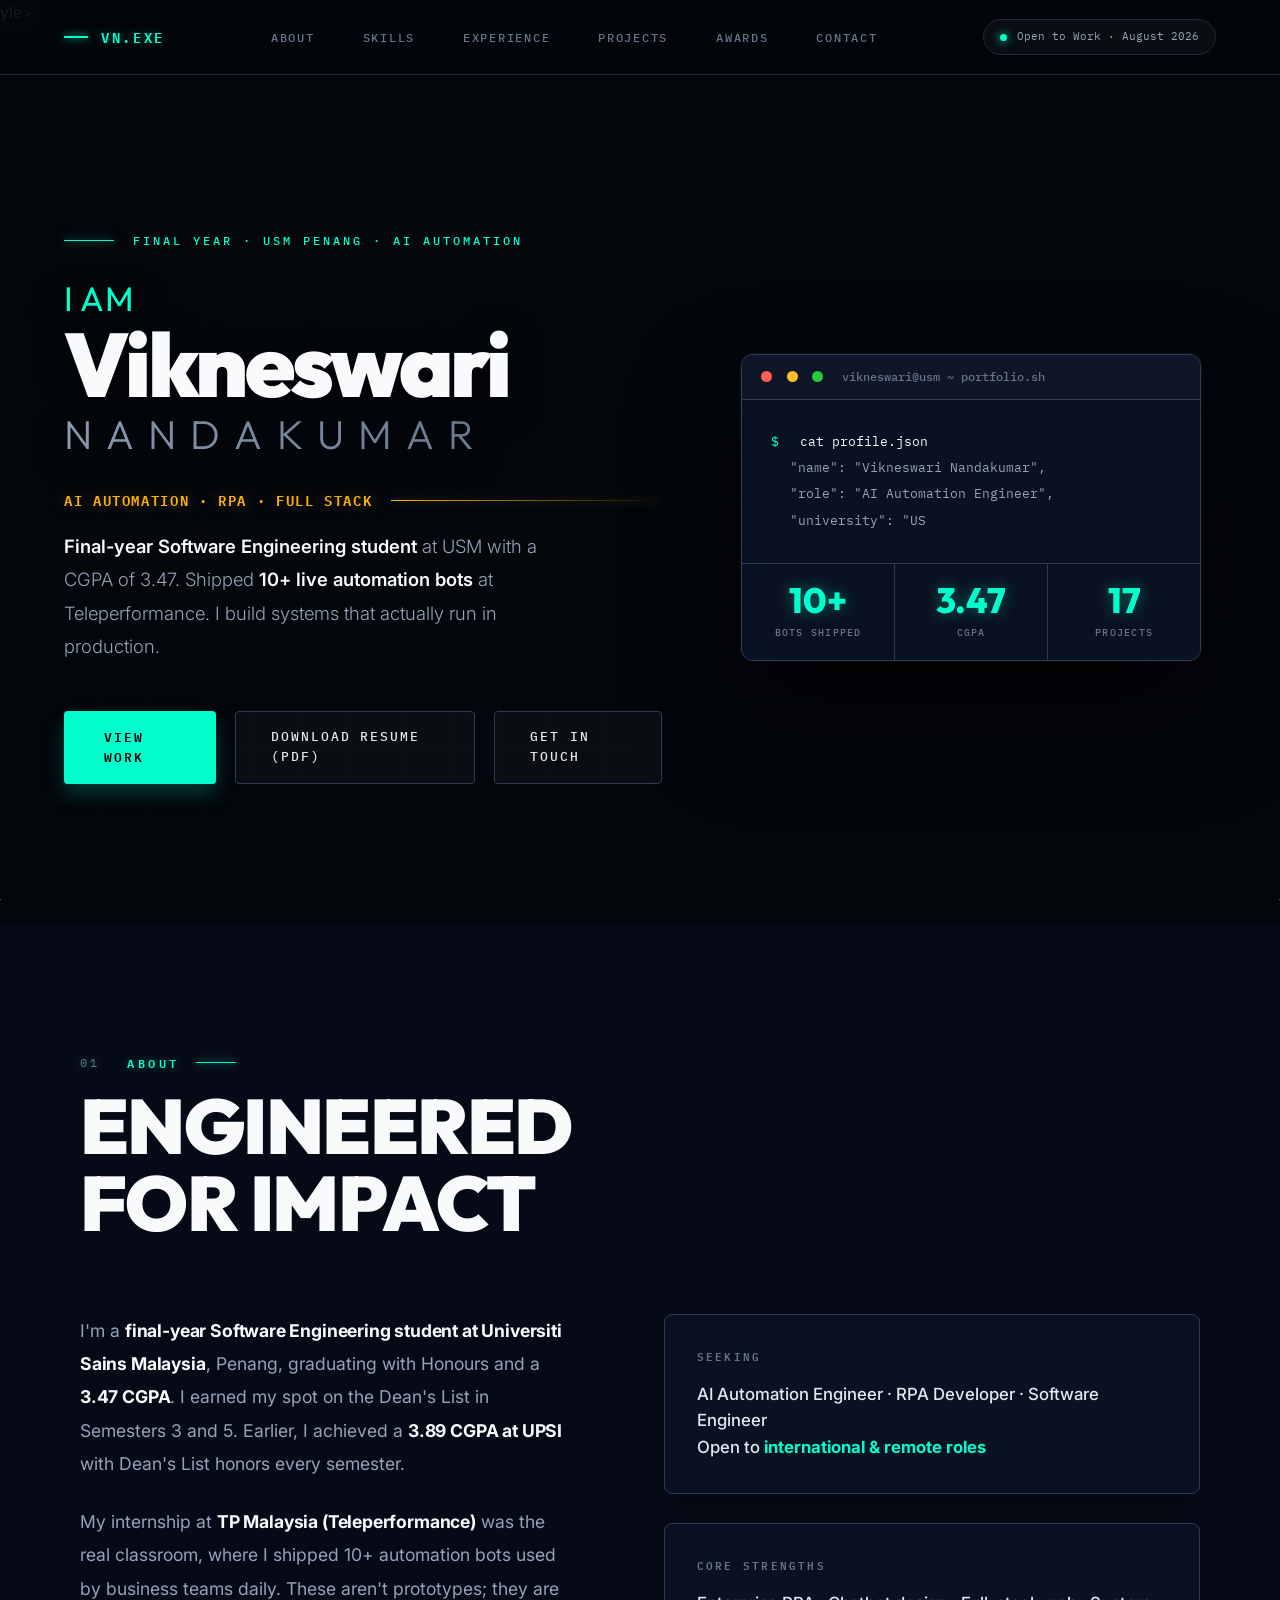
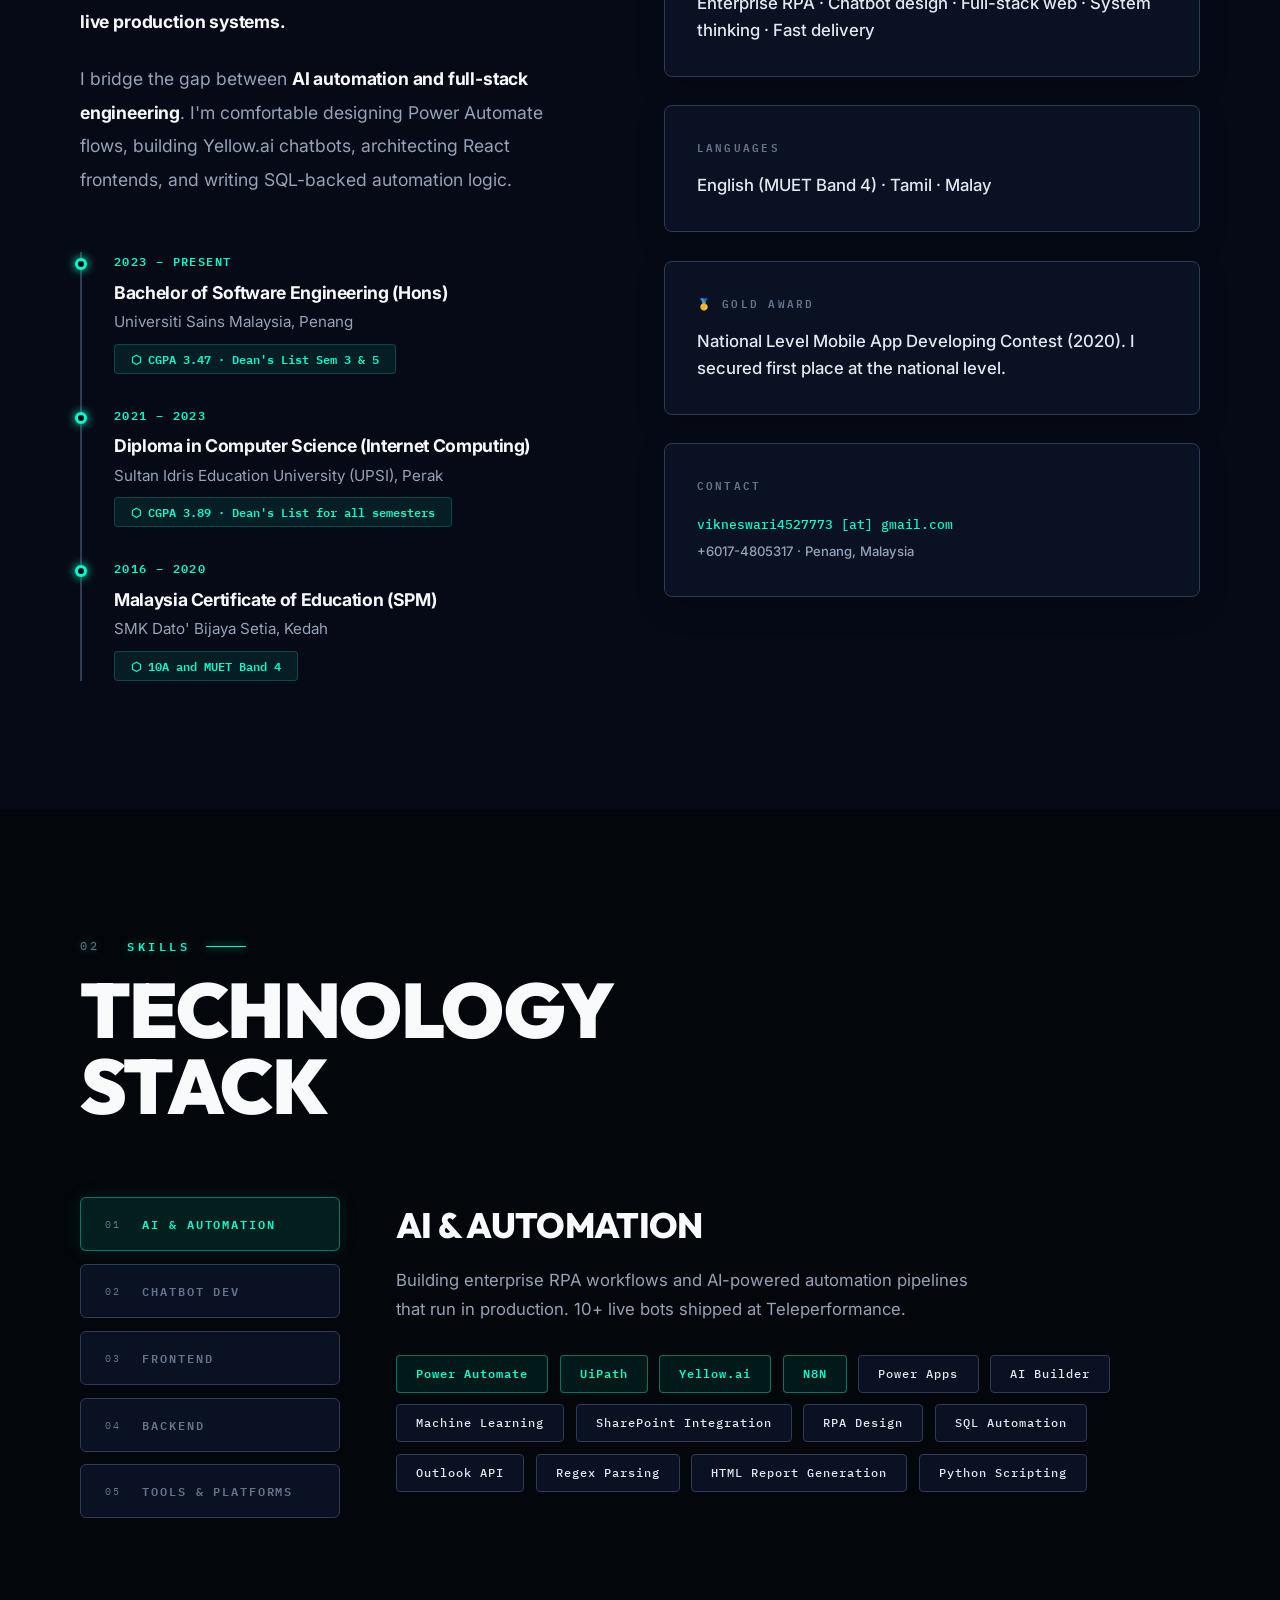
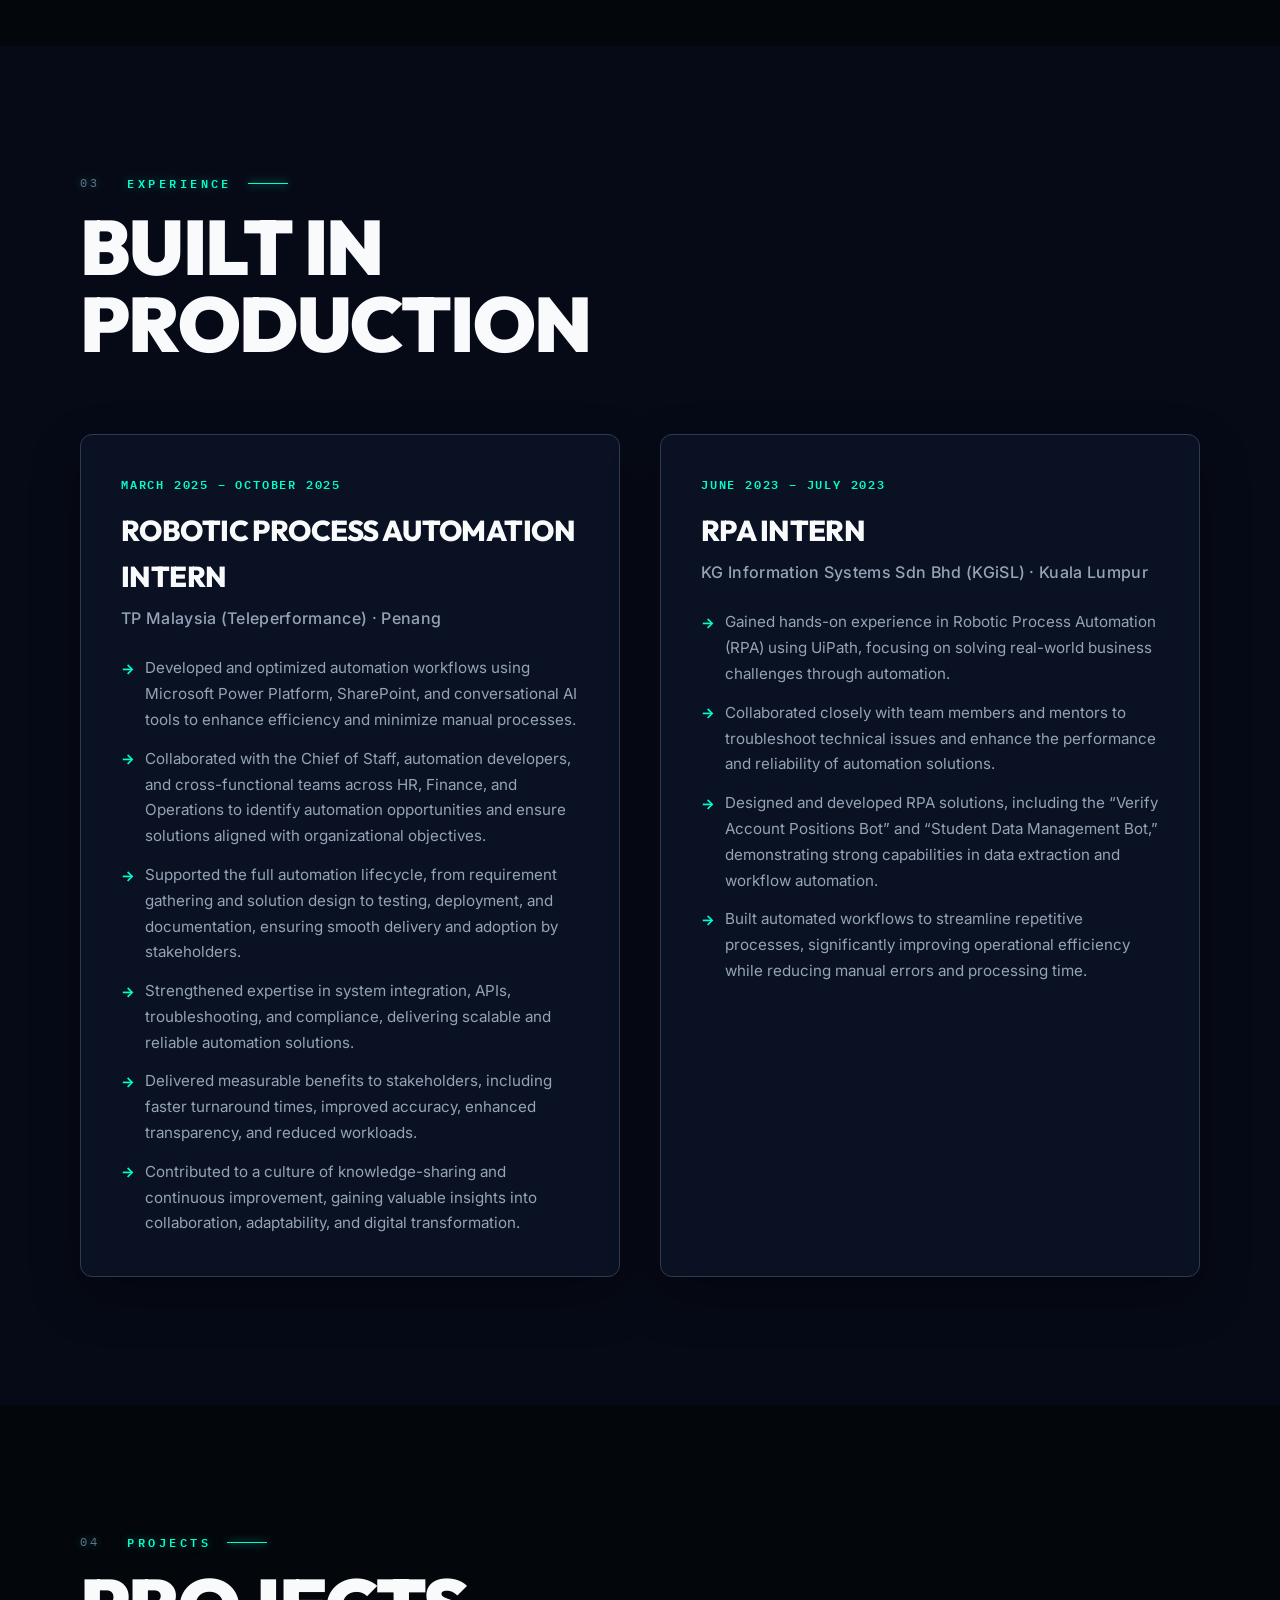
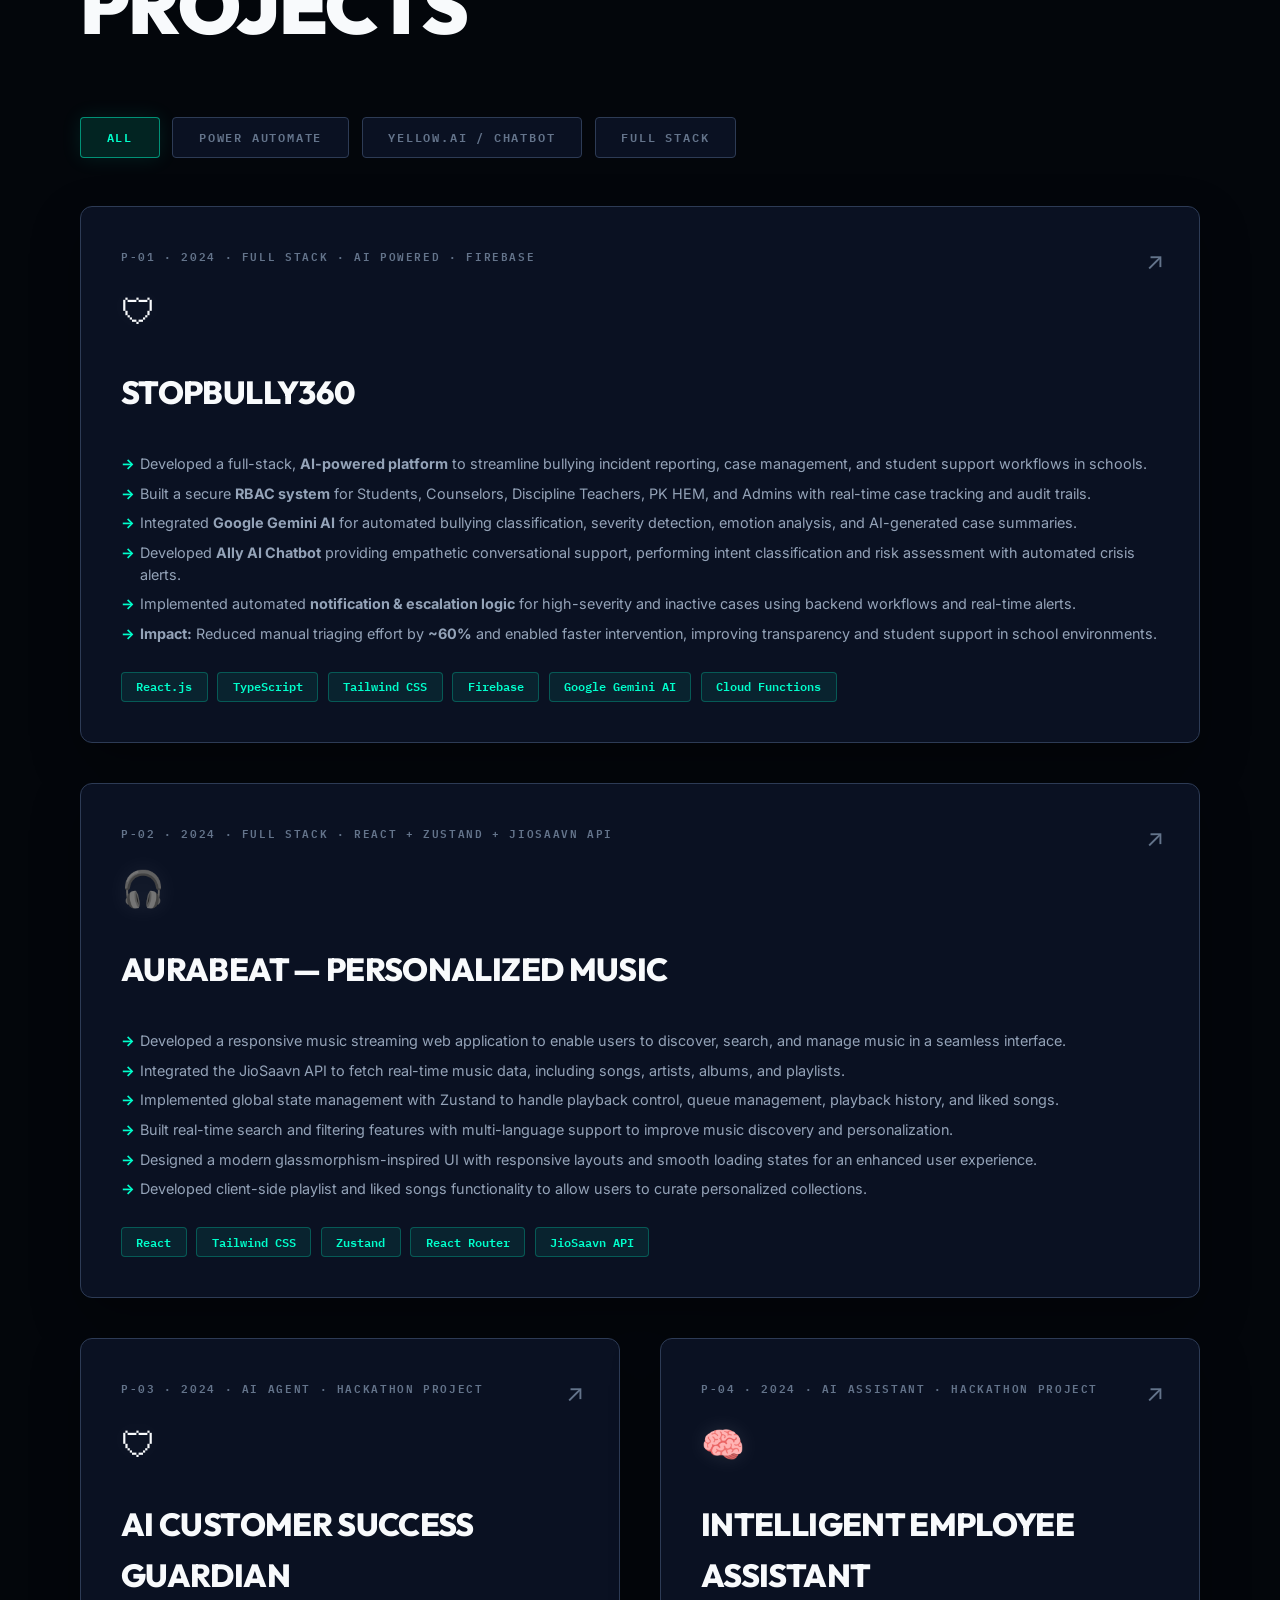
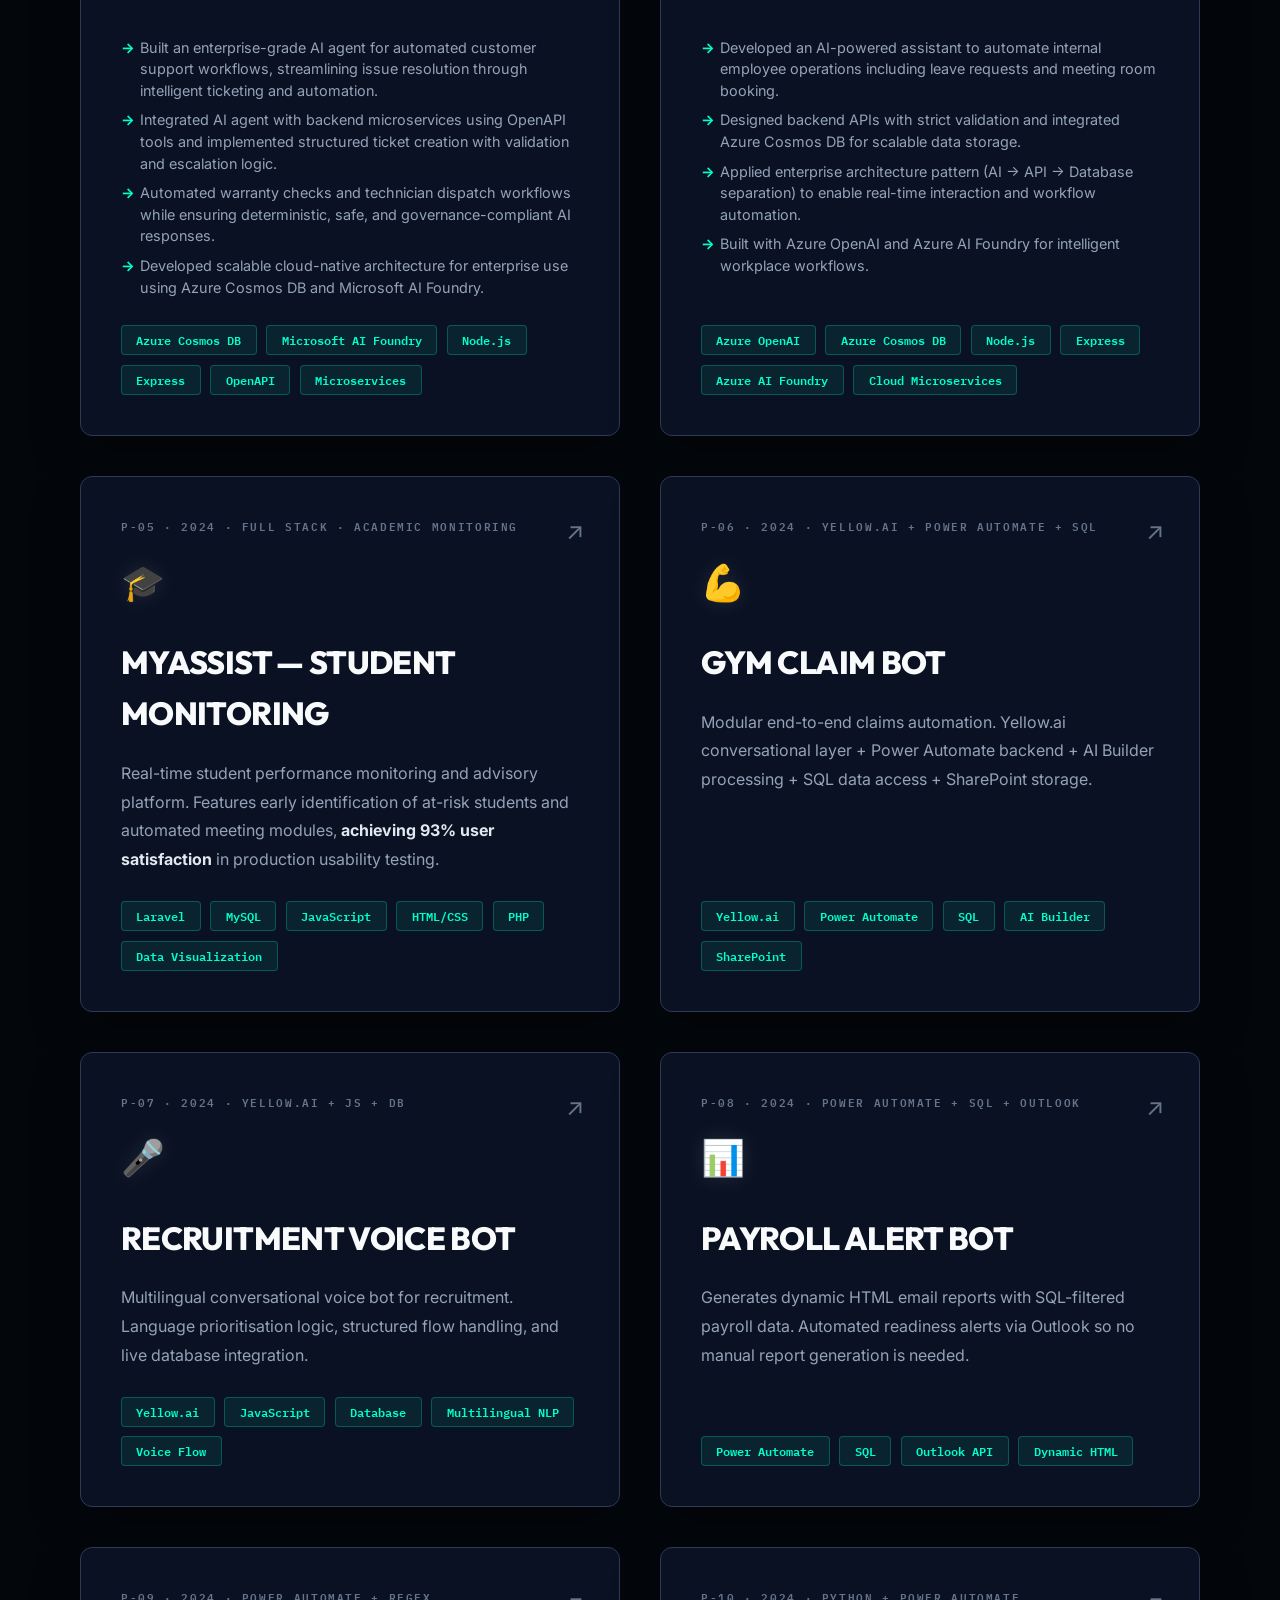
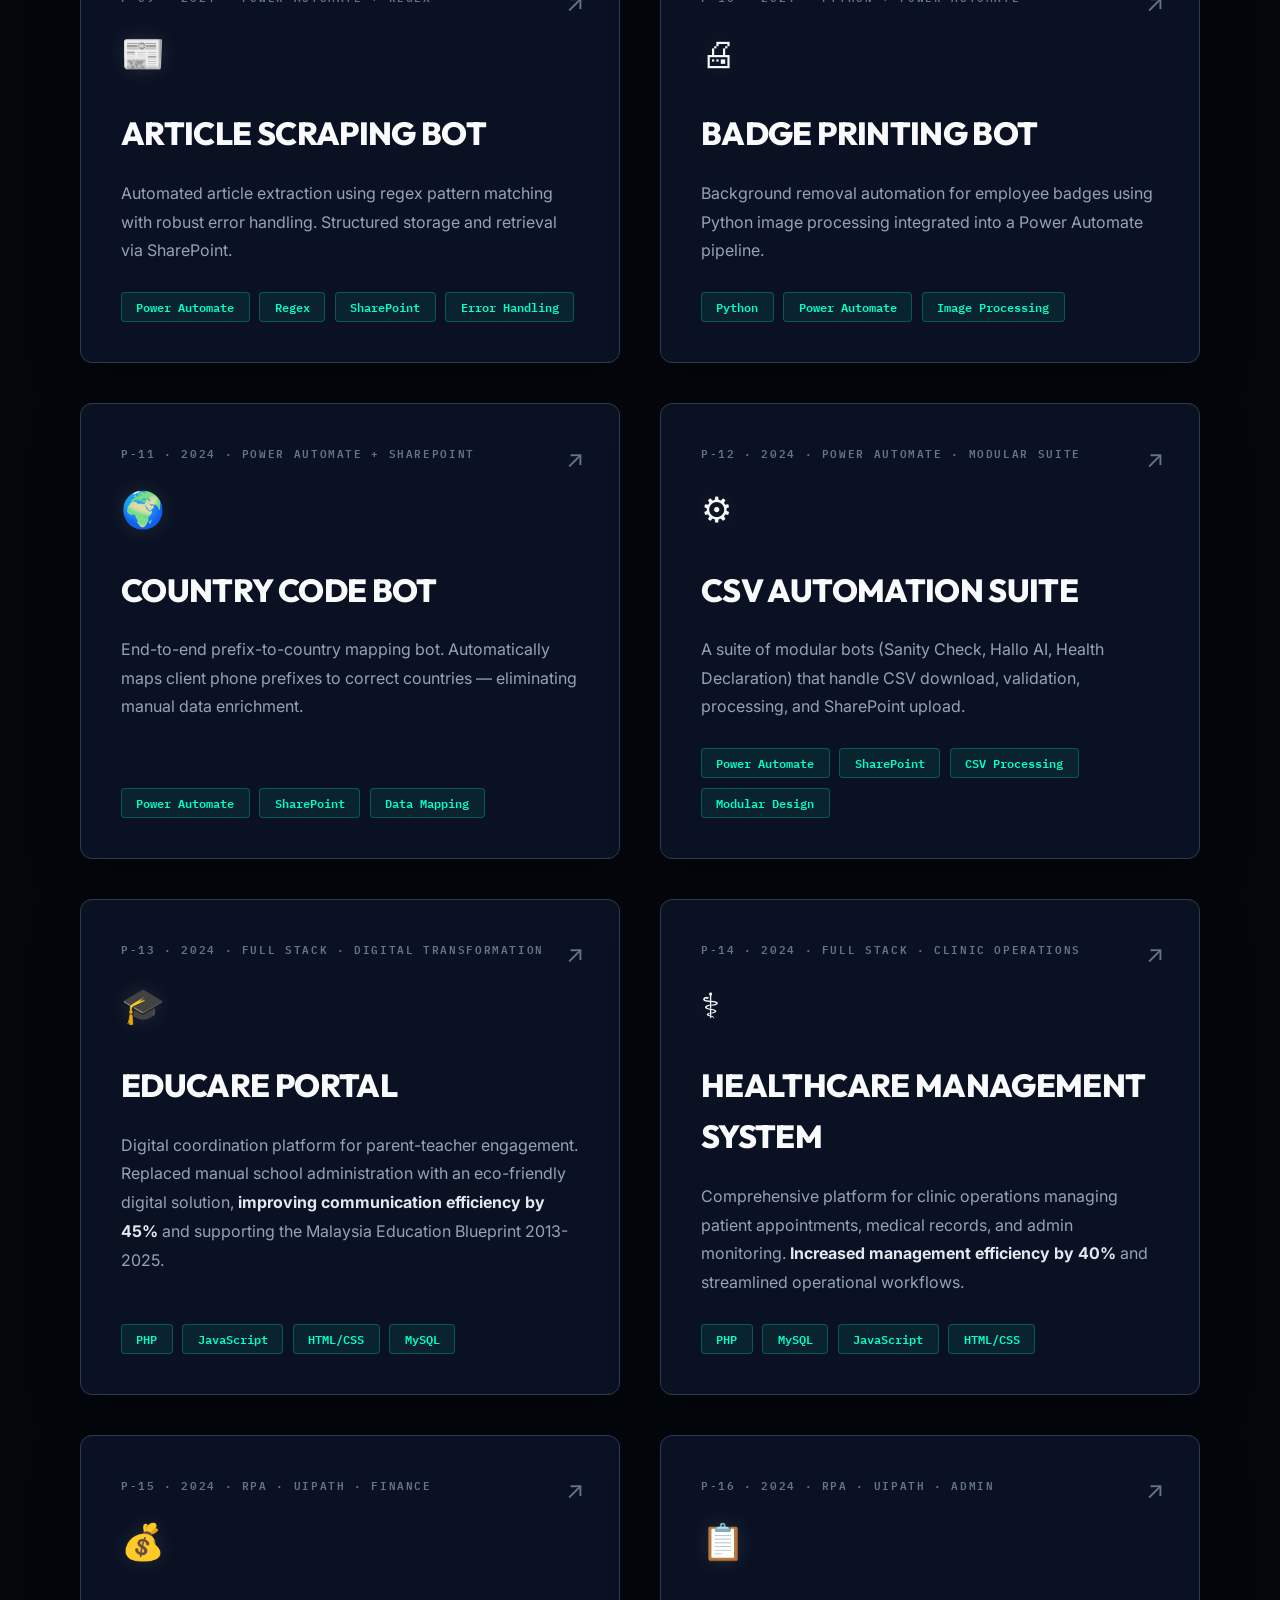
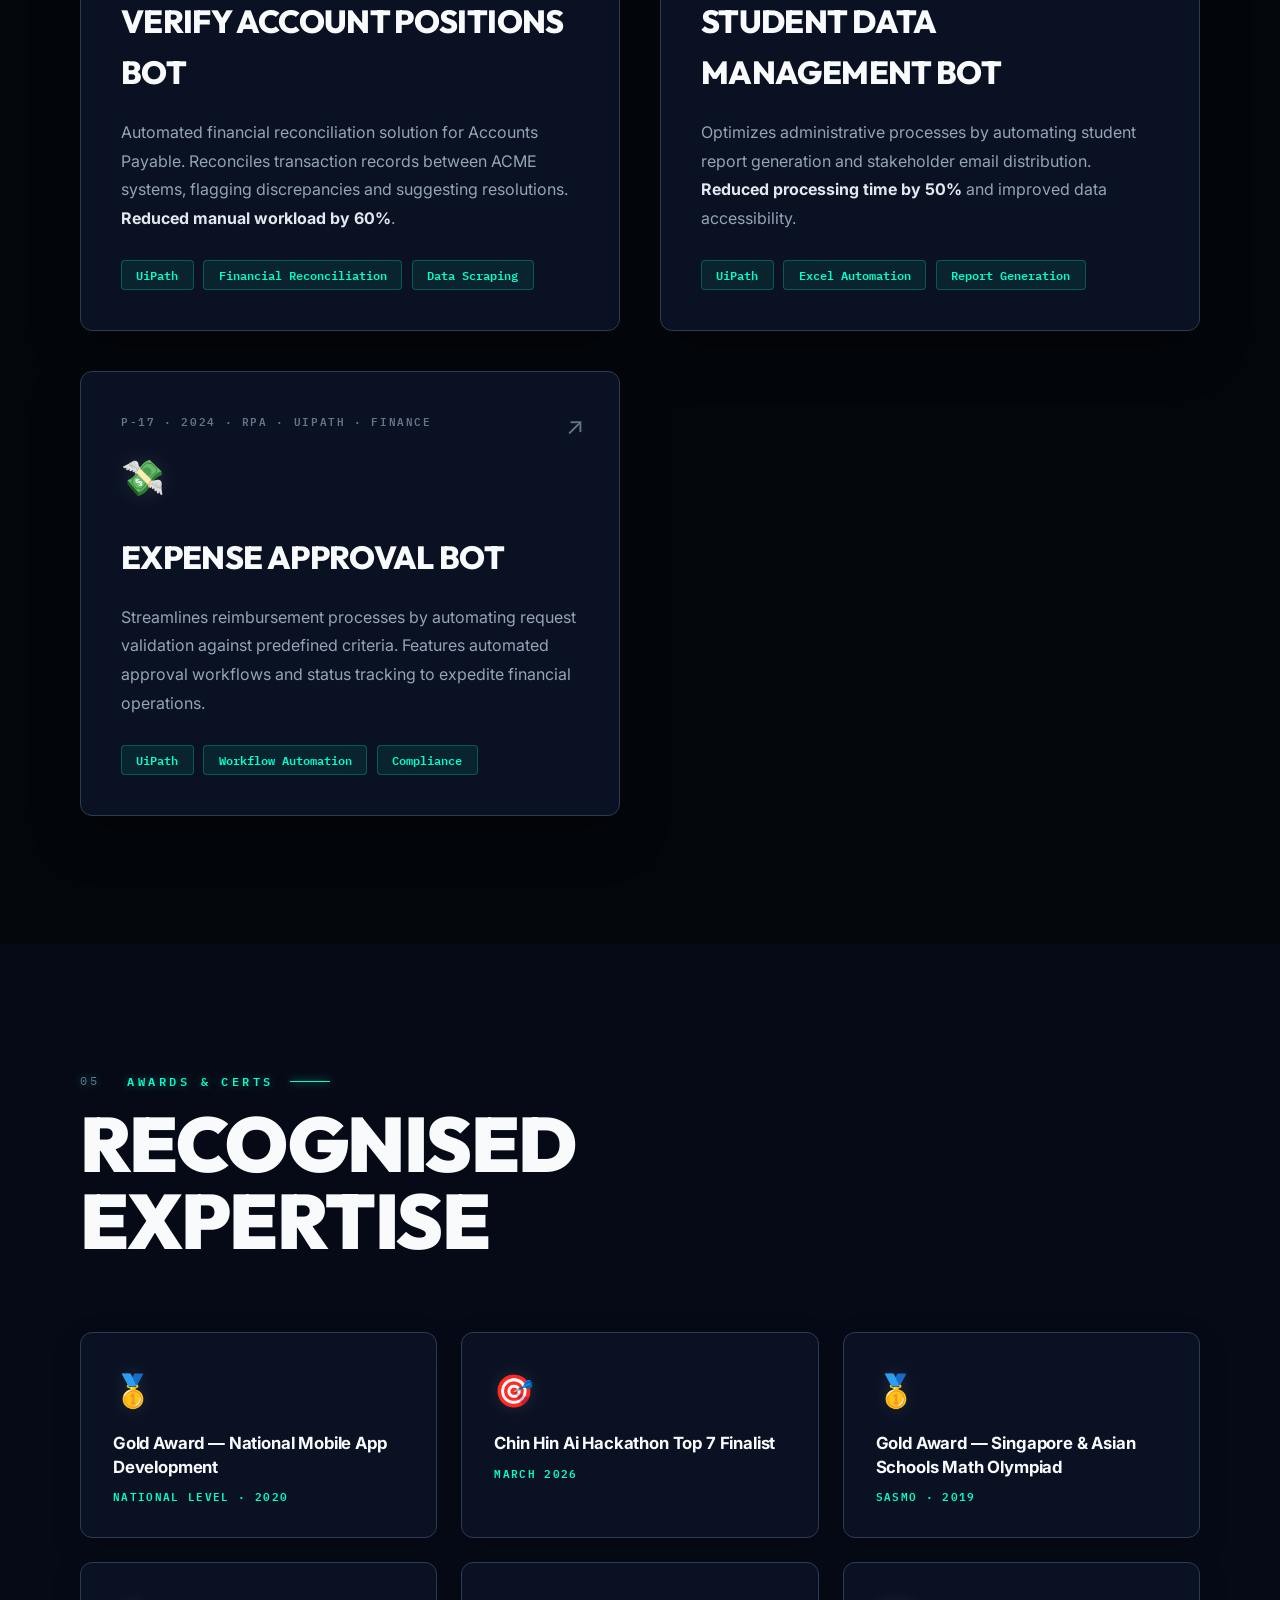
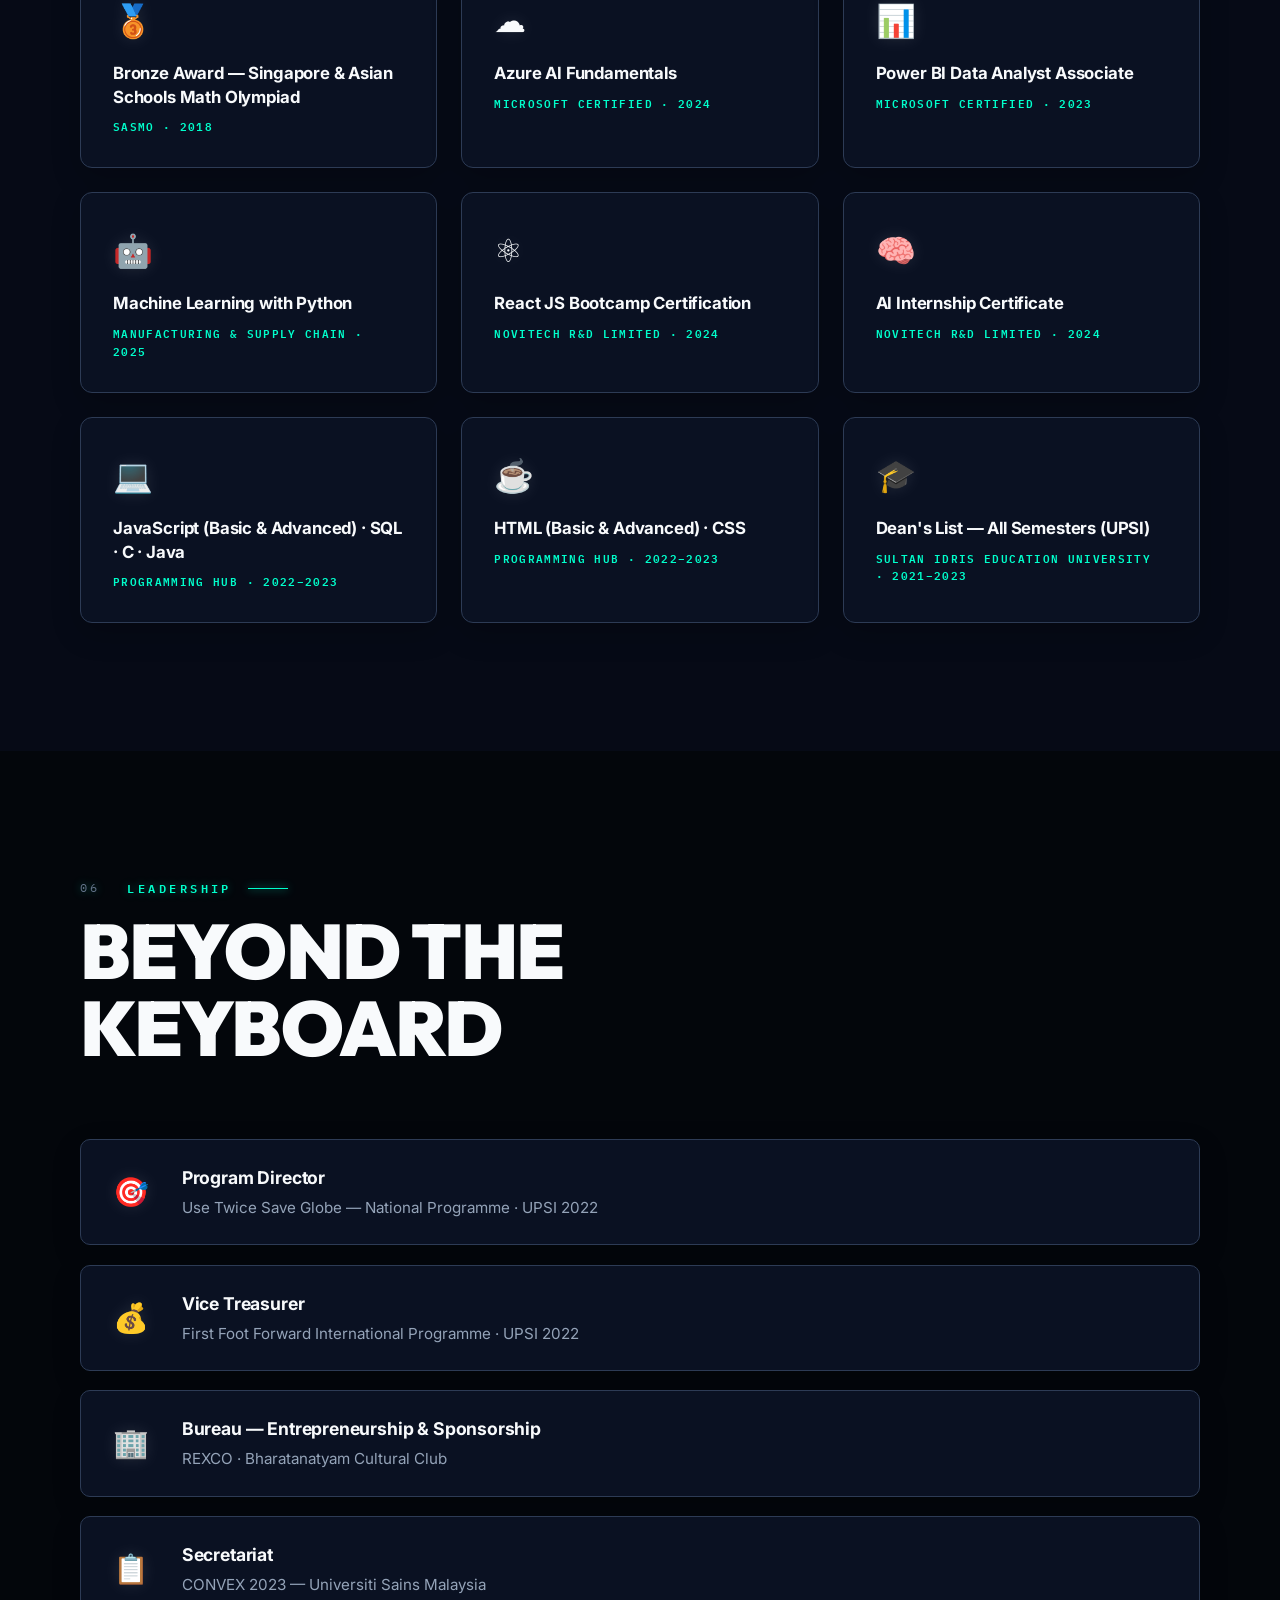
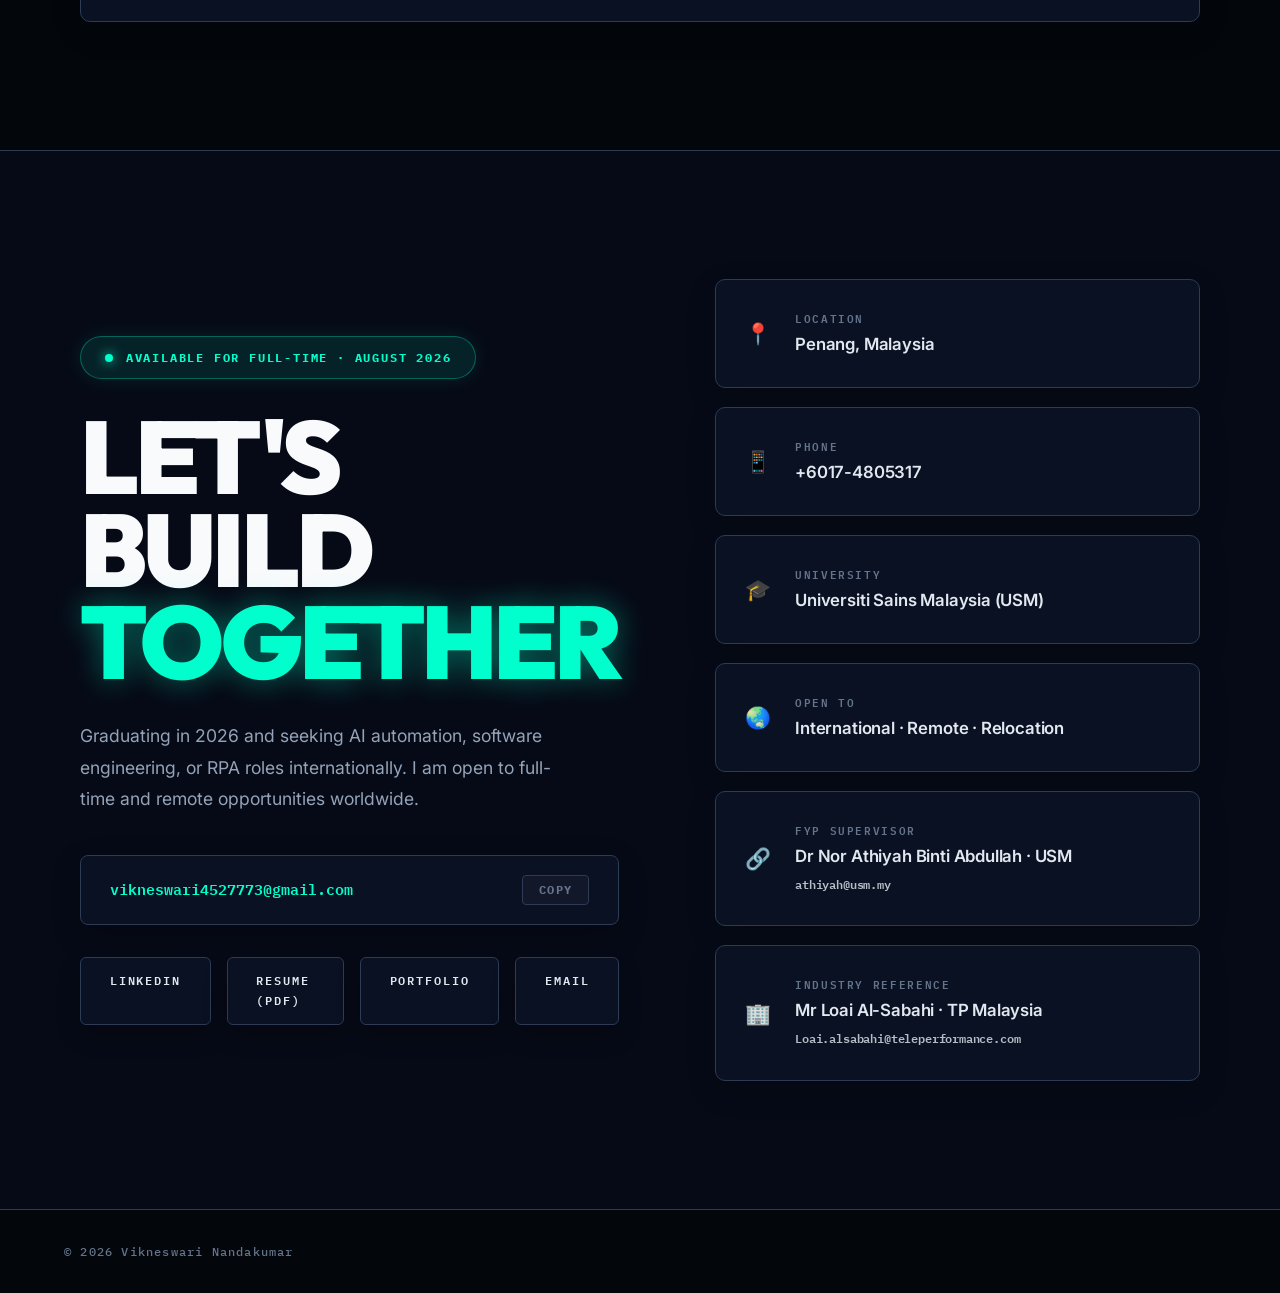
==== portfolio-od.html @ cb927f4c "final" ====
<!DOCTYPE html>
<html lang="en">

<head>
  <meta charset="UTF-8">
  <meta name="viewport" content="width=device-width, initial-scale=1.0">
  <title>Vikneswari Nandakumar — AI Automation Engineer</title>
  <link
    href="https://fonts.googleapis.com/css2?family=Bebas+Neue&family=Outfit:wght@300;400;500;600;700;800;900&family=IBM+Plex+Mono:wght@300;400;500&family=Inter:wght@300;400;500;600&display=swap"
    rel="stylesheet">
  <style>
    *,
    *::before,
    *::after {
      box-sizing: border-box;
      margin: 0;
      padding: 0
    }

    :root {
      --ink: #03060b;
      --deep: #060a16;
      --panel: #0a1122;
      --glass: #0f172a;
      --edge: #1e293b;
      --line: #2d3b55;
      --teal: #00ffcc;
      --teal-glow: rgba(0, 255, 204, 0.4);
      --amber: #ffb300;
      --amber-glow: rgba(255, 179, 0, 0.4);
      --ice: #e2e8f0;
      --ghost: #64748b;
      --white: #f8fafc;
      --mid: #94a3b8;
    }

    html {
      scroll-behavior: smooth;
      -webkit-font-smoothing: antialiased;
      -moz-osx-font-smoothing: grayscale;
    }

    body {
      background: var(--ink);
      color: var(--white);
      font-family: 'Inter', 'Outfit', sans-serif;
      font-weight: 400;
      line-height: 1.6;
      overflow-x: hidden;
      cursor: none
    }

    /* CURSOR */
    #cd {
      position: fixed;
      width: 8px;
      height: 8px;
      background: var(--teal);
      border-radius: 50%;
      pointer-events: none;
      z-index: 9999;
      transform: translate(-50%, -50%);
      box-shadow: 0 0 15px var(--teal), 0 0 30px var(--teal);
      transition: width .2s, height .2s, background .3s, box-shadow .3s;
      opacity: 0;
      left: -100px;
      top: -100px
    }

    #cr {
      position: fixed;
      width: 40px;
      height: 40px;
      border: 1px solid var(--teal-glow);
      border-radius: 50%;
      pointer-events: none;
      z-index: 9998;
      transform: translate(-50%, -50%);
      transition: width .25s, height .25s, border-color .25s, opacity .4s;
      opacity: 0;
      left: -100px;
      top: -100px
    }

    .hov #cd {
      width: 14px;
      height: 14px;
      background: var(--amber);
      box-shadow: 0 0 20px var(--amber), 0 0 40px var(--amber)
    }

    .hov #cr {
      width: 60px;
      height: 60px;
      border-color: var(--amber-glow);
      background: rgba(255, 179, 0, 0.05)
    }

    /* BACKGROUND */
    .gbg {
      position: fixed;
      inset: 0;
      z-index: 0;
      pointer-events: none;
      background-image: linear-gradient(rgba(0, 255, 204, .015) 1px, transparent 1px), linear-gradient(90deg, rgba(0, 255, 204, .015) 1px, transparent 1px);
      background-size: 50px 50px
    }

    #sf {
      position: fixed;
      inset: 0;
      z-index: 0;
      pointer-events: none;
      opacity: .6
    }

    /* NAV */
    nav {
      position: fixed;
      top: 0;
      left: 0;
      right: 0;
      z-index: 500;
      display: flex;
      align-items: center;
      justify-content: space-between;
      padding: 1.2rem 4rem;
      border-bottom: 1px solid var(--edge);
      background: rgba(3, 6, 11, 0.85);
      backdrop-filter: blur(20px);
      transition: all 0.3s ease
    }

    .nlogo {
      font-family: 'IBM Plex Mono', monospace;
      font-size: .85rem;
      font-weight: 600;
      color: var(--teal);
      letter-spacing: .2em;
      display: flex;
      align-items: center;
      gap: .8rem;
      text-shadow: 0 0 10px var(--teal-glow)
    }

    .nbar {
      width: 24px;
      height: 2px;
      background: var(--teal);
      box-shadow: 0 0 8px var(--teal)
    }

    .nlinks {
      display: flex;
      gap: 3rem;
      list-style: none
    }

    .nlinks a {
      font-family: 'IBM Plex Mono', monospace;
      font-size: .72rem;
      font-weight: 500;
      letter-spacing: .15em;
      text-transform: uppercase;
      color: var(--ghost);
      text-decoration: none;
      transition: all .3s ease;
      position: relative
    }

    .nlinks a::after {
      content: '';
      position: absolute;
      bottom: -4px;
      left: 0;
      width: 0;
      height: 1px;
      background: var(--teal);
      transition: width 0.3s ease
    }

    .nlinks a:hover::after,
    .nlinks a.active::after {
      width: 100%
    }

    .nlinks a:hover,
    .nlinks a.active {
      color: var(--white);
      text-shadow: 0 0 8px rgba(255, 255, 255, 0.3)
    }

    .nstatus {
      display: flex;
      align-items: center;
      gap: .6rem;
      font-family: 'IBM Plex Mono', monospace;
      font-size: .7rem;
      color: var(--mid);
      background: rgba(255, 255, 255, 0.03);
      padding: 0.5rem 1rem;
      border-radius: 20px;
      border: 1px solid var(--edge)
    }

    .nled {
      width: 7px;
      height: 7px;
      border-radius: 50%;
      background: var(--teal);
      box-shadow: 0 0 10px var(--teal);
      animation: pulse 2s ease infinite
    }

    /* HERO */
    #hero {
      position: relative;
      min-height: 100vh;
      z-index: 2;
      display: grid;
      grid-template-columns: 1.1fr 0.9fr;
      align-items: center;
      padding: 8rem 4rem 4rem;
      gap: 4rem
    }

    .heyebrow {
      font-family: 'IBM Plex Mono', monospace;
      font-size: .75rem;
      font-weight: 500;
      letter-spacing: .25em;
      text-transform: uppercase;
      color: var(--teal);
      display: flex;
      align-items: center;
      gap: 1.2rem;
      margin-bottom: 2rem;
      opacity: 0;
      animation: su .8s ease .2s forwards
    }

    .heyebrow::before {
      content: '';
      width: 50px;
      height: 1px;
      background: var(--teal);
      box-shadow: 0 0 10px var(--teal)
    }

    .hname {
      font-family: 'Outfit', sans-serif;
      font-size: clamp(3.2rem, 7vw, 6.5rem);
      font-weight: 900;
      line-height: 1;
      letter-spacing: -.04em;
      color: var(--white);
      text-shadow: 0 10px 30px rgba(0, 0, 0, 0.5);
      opacity: 0;
      animation: su .9s ease .35s forwards
    }

    .hn-pre {
      font-size: .38em;
      font-weight: 400;
      color: var(--teal);
      letter-spacing: .02em;
      display: block;
      margin-bottom: 0.2rem;
      text-transform: uppercase
    }

    .hn-last {
      display: block;
      font-size: .45em;
      font-weight: 300;
      letter-spacing: .35em;
      text-transform: uppercase;
      color: var(--mid);
      margin-top: .3rem;
      background: linear-gradient(to right, var(--mid), var(--ghost));
      -webkit-background-clip: text;
      background-clip: text;
      -webkit-text-fill-color: transparent
    }

    .htl {
      margin: 2.2rem 0 1.2rem;
      display: flex;
      align-items: center;
      gap: 1.2rem;
      opacity: 0;
      animation: su .9s ease .5s forwards
    }

    .htl span {
      font-family: 'IBM Plex Mono', monospace;
      font-size: .85rem;
      font-weight: 600;
      color: var(--amber);
      letter-spacing: .12em;
      text-transform: uppercase;
      text-shadow: 0 0 15px var(--amber-glow)
    }

    .tdiv {
      flex: 1;
      height: 1px;
      background: linear-gradient(to right, var(--amber), transparent);
      box-shadow: 0 0 8px var(--amber-glow)
    }

    .hdesc {
      font-size: 1.15rem;
      color: var(--mid);
      font-weight: 300;
      max-width: 520px;
      line-height: 1.8;
      margin-bottom: 3rem;
      opacity: 0;
      animation: su .9s ease .65s forwards
    }

    .hdesc strong {
      color: var(--white);
      font-weight: 600
    }

    .hact {
      display: flex;
      gap: 1.2rem;
      align-items: center;
      opacity: 0;
      animation: su .9s ease .8s forwards
    }

    .bteal {
      font-family: 'IBM Plex Mono', monospace;
      font-size: .8rem;
      font-weight: 600;
      letter-spacing: .15em;
      text-transform: uppercase;
      padding: 1rem 2.5rem;
      border-radius: 4px;
      background: var(--teal);
      color: var(--ink);
      border: none;
      cursor: pointer;
      text-decoration: none;
      transition: all .3s cubic-bezier(0.23, 1, 0.32, 1);
      display: inline-block;
      box-shadow: 0 10px 20px rgba(0, 255, 204, 0.2)
    }

    .bteal:hover {
      background: #33ffcc;
      box-shadow: 0 15px 30px rgba(0, 255, 204, 0.4);
      transform: translateY(-3px)
    }

    .bout {
      font-family: 'IBM Plex Mono', monospace;
      font-size: .8rem;
      font-weight: 500;
      letter-spacing: .15em;
      text-transform: uppercase;
      padding: 0.95rem 2.2rem;
      border-radius: 4px;
      background: rgba(255, 255, 255, 0.03);
      color: var(--ice);
      border: 1px solid var(--line);
      cursor: pointer;
      text-decoration: none;
      transition: all .3s ease;
      display: inline-block
    }

    .bout:hover {
      border-color: var(--teal);
      color: var(--teal);
      background: rgba(0, 255, 204, 0.05);
      transform: translateY(-2px)
    }

    .hr {
      opacity: 0;
      animation: fi 1.2s ease .9s forwards;
      display: flex;
      align-items: center;
      justify-content: center
    }

    .term {
      background: var(--panel);
      border: 1px solid var(--line);
      border-radius: 12px;
      width: 100%;
      max-width: 480px;
      box-shadow: 0 50px 100px rgba(0, 0, 0, 0.6), 0 0 0 1px rgba(255, 255, 255, 0.05);
      overflow: hidden;
      backdrop-filter: blur(10px)
    }

    .tbar {
      background: rgba(15, 23, 42, 0.9);
      padding: .8rem 1.2rem;
      display: flex;
      align-items: center;
      gap: .6rem;
      border-bottom: 1px solid var(--line)
    }

    .tdot {
      width: 11px;
      height: 11px;
      border-radius: 50%
    }

    /* BACK TO TOP */
    #btt {
      position: fixed;
      bottom: 2rem;
      right: 2rem;
      width: 45px;
      height: 45px;
      background: var(--panel);
      border: 1px solid var(--line);
      border-radius: 50%;
      color: var(--teal);
      display: flex;
      align-items: center;
      justify-content: center;
      cursor: pointer;
      z-index: 1000;
      opacity: 0;
      visibility: hidden;
      transition: all 0.4s cubic-bezier(0.23, 1, 0.32, 1);
      box-shadow: 0 10px 30px rgba(0, 0, 0, 0.5);
      backdrop-filter: blur(10px)
    }

    #btt.vis {
      opacity: 1;
      visibility: visible;
      transform: translateY(0)
    }

    #btt:hover {
      border-color: var(--teal);
      background: rgba(0, 255, 204, 0.1);
      transform: translateY(-5px);
      box-shadow: 0 15px 40px var(--teal-glow)
    }

    .ttitle {
      font-family: 'IBM Plex Mono', monospace;
      font-size: .72rem;
      font-weight: 500;
      color: var(--ghost);
      margin-left: .6rem
    }

    .tbody {
      padding: 1.8rem;
      font-family: 'IBM Plex Mono', monospace;
      font-size: .82rem;
      line-height: 2
    }

    .tl {
      display: flex;
      gap: .8rem
    }

    .tp {
      color: var(--teal)
    }

    .tc {
      color: var(--white)
    }

    .to {
      color: var(--mid);
      padding-left: 1.2rem
    }

    .tk {
      color: var(--amber)
    }

    .tv {
      color: var(--teal)
    }

    .tb2 {
      height: .6rem
    }

    .blk {
      animation: blk 1s step-end infinite
    }

    .hstats {
      display: grid;
      grid-template-columns: repeat(3, 1fr);
      gap: 1px;
      background: var(--line);
      border-top: 1px solid var(--line)
    }

    .hs {
      background: var(--panel);
      padding: 1.2rem;
      text-align: center;
      transition: background 0.3s ease
    }

    .hs:hover {
      background: rgba(255, 255, 255, 0.02)
    }

    .hsn {
      font-family: 'Outfit', sans-serif;
      font-weight: 800;
      font-size: 2.2rem;
      color: var(--teal);
      line-height: 1;
      text-shadow: 0 0 15px var(--teal-glow)
    }

    .hsl {
      font-family: 'IBM Plex Mono', monospace;
      font-size: .65rem;
      font-weight: 500;
      color: var(--ghost);
      letter-spacing: .12em;
      margin-top: .4rem;
      text-transform: uppercase
    }

    /* SHARED */
    .w {
      max-width: 1200px;
      margin: 0 auto;
      padding: 8rem 2.5rem;
      position: relative;
      z-index: 2
    }

    .sh {
      margin-bottom: 4.5rem
    }

    .stag {
      font-family: 'IBM Plex Mono', monospace;
      font-size: .72rem;
      font-weight: 600;
      letter-spacing: .3em;
      text-transform: uppercase;
      color: var(--teal);
      display: flex;
      align-items: center;
      gap: 1rem;
      margin-bottom: 1rem;
      text-shadow: 0 0 10px var(--teal-glow)
    }

    .stag::after {
      content: '';
      flex: 0 0 40px;
      height: 1px;
      background: var(--teal);
      box-shadow: 0 0 8px var(--teal)
    }

    .snum {
      color: var(--ghost);
      font-weight: 400
    }

    .sh2 {
      font-family: 'Outfit', sans-serif;
      font-weight: 900;
      font-size: clamp(3rem, 6vw, 5rem);
      letter-spacing: -.02em;
      line-height: 1;
      color: var(--white);
      text-transform: uppercase
    }

    /* ABOUT */
    #about {
      background: var(--deep)
    }

    .agrid {
      display: grid;
      grid-template-columns: 1fr 1.1fr;
      gap: 6rem;
      align-items: start
    }

    .abp {
      color: var(--mid);
      font-size: 1.1rem;
      font-weight: 400;
      line-height: 1.9;
      margin-bottom: 1.5rem
    }

    .abp strong {
      color: var(--white);
      font-weight: 700;
      letter-spacing: -0.01em
    }

    .aedu {
      margin-top: 3.5rem
    }

    .eitem {
      border-left: 2px solid var(--line);
      padding: 0 0 2rem 2rem;
      position: relative
    }

    .eitem:last-child {
      padding-bottom: 0
    }

    .eitem::before {
      content: '';
      position: absolute;
      left: -7px;
      top: 6px;
      width: 12px;
      height: 12px;
      border-radius: 50%;
      background: var(--ink);
      border: 3px solid var(--teal);
      box-shadow: 0 0 10px var(--teal)
    }

    .eperiod {
      font-family: 'IBM Plex Mono', monospace;
      font-size: .72rem;
      font-weight: 600;
      color: var(--teal);
      letter-spacing: .12em;
      margin-bottom: .5rem;
      text-transform: uppercase
    }

    .edeg {
      font-size: 1.1rem;
      font-weight: 700;
      color: var(--white);
      letter-spacing: -0.02em
    }

    .eschool {
      font-size: .95rem;
      color: var(--mid);
      margin-top: .2rem;
      font-weight: 400
    }

    .ecgpa {
      display: inline-flex;
      align-items: center;
      gap: .5rem;
      margin-top: .6rem;
      padding: .3rem 1rem;
      background: rgba(0, 255, 204, 0.08);
      border: 1px solid rgba(0, 255, 204, 0.2);
      border-radius: 4px;
      font-family: 'IBM Plex Mono', monospace;
      font-size: .72rem;
      font-weight: 600;
      color: var(--teal)
    }

    .ar {
      display: flex;
      flex-direction: column;
      gap: 1.8rem
    }

    .ib {
      background: var(--panel);
      border: 1px solid var(--line);
      border-radius: 8px;
      padding: 2rem;
      position: relative;
      overflow: hidden;
      transition: all .4s cubic-bezier(0.23, 1, 0.32, 1);
      box-shadow: 0 10px 30px rgba(0, 0, 0, 0.2)
    }

    .ib:hover {
      border-color: rgba(0, 255, 204, 0.3);
      transform: translateX(6px);
      box-shadow: 0 15px 40px rgba(0, 0, 0, 0.4)
    }

    .ib::before {
      content: '';
      position: absolute;
      left: 0;
      top: 0;
      bottom: 0;
      width: 3px;
      background: var(--teal);
      opacity: 0;
      transition: opacity .3s;
      box-shadow: 0 0 15px var(--teal)
    }

    .ib:hover::before {
      opacity: 1
    }

    .ibl {
      font-family: 'IBM Plex Mono', monospace;
      font-size: .7rem;
      font-weight: 600;
      color: var(--ghost);
      letter-spacing: .2em;
      text-transform: uppercase;
      margin-bottom: 1rem
    }

    .ibc {
      font-size: 1.05rem;
      color: var(--ice);
      font-weight: 500;
      line-height: 1.6
    }

    /* SKILLS */
    #skills {
      background: var(--ink)
    }

    .sklayout {
      display: grid;
      grid-template-columns: 260px 1fr;
      gap: 3.5rem;
      align-items: start
    }

    .sknav {
      display: flex;
      flex-direction: column;
      gap: .8rem
    }

    .sktab {
      font-family: 'IBM Plex Mono', monospace;
      font-size: .78rem;
      font-weight: 600;
      letter-spacing: .15em;
      text-transform: uppercase;
      padding: 1rem 1.5rem;
      border-radius: 6px;
      background: var(--panel);
      border: 1px solid var(--line);
      color: var(--ghost);
      cursor: pointer;
      text-align: left;
      transition: all .3s cubic-bezier(0.23, 1, 0.32, 1);
      display: flex;
      align-items: center;
      gap: .8rem
    }

    .sktab:hover {
      color: var(--ice);
      border-color: var(--mid);
      transform: translateX(5px)
    }

    .sktab.on {
      background: rgba(0, 255, 204, 0.1);
      border-color: rgba(0, 255, 204, 0.4);
      color: var(--teal);
      box-shadow: 0 0 20px rgba(0, 255, 204, 0.1)
    }

    .sktn {
      color: var(--ghost);
      font-size: .65rem;
      font-weight: 400
    }

    .skpan {
      display: none;
      animation: fi 0.5s ease forwards
    }

    .skpan.on {
      display: block
    }

    .skptit {
      font-family: 'Outfit', sans-serif;
      font-weight: 800;
      font-size: 2.2rem;
      letter-spacing: -0.02em;
      color: var(--white);
      margin-bottom: .8rem;
      text-transform: uppercase
    }

    .skpdesc {
      font-size: 1.05rem;
      color: var(--mid);
      font-weight: 400;
      line-height: 1.7;
      margin-bottom: 2rem;
      max-width: 600px
    }

    .chips {
      display: flex;
      flex-wrap: wrap;
      gap: .7rem
    }

    .chip {
      font-family: 'IBM Plex Mono', monospace;
      font-size: .78rem;
      font-weight: 500;
      letter-spacing: .08em;
      padding: .5rem 1.2rem;
      border-radius: 4px;
      background: var(--panel);
      border: 1px solid var(--line);
      color: var(--ice);
      transition: all .3s ease
    }

    .chip:hover {
      border-color: var(--teal);
      color: var(--teal);
      background: rgba(0, 255, 204, 0.05);
      transform: translateY(-3px)
    }

    .chip.k {
      border-color: rgba(0, 255, 204, 0.4);
      color: var(--teal);
      background: rgba(0, 255, 204, 0.08);
      font-weight: 600
    }

    /* EXPERIENCE */
    #experience {
      background: var(--deep)
    }

    .expgrid {
      display: grid;
      grid-template-columns: 1fr 1fr;
      gap: 2.5rem
    }

    .expcard {
      background: var(--panel);
      border: 1px solid var(--line);
      border-radius: 12px;
      padding: 2.5rem;
      position: relative;
      overflow: hidden;
      transition: all .4s cubic-bezier(0.23, 1, 0.32, 1);
      box-shadow: 0 20px 50px rgba(0, 0, 0, 0.3)
    }

    .expcard::before {
      content: '';
      position: absolute;
      top: 0;
      left: 0;
      right: 0;
      height: 3px;
      background: linear-gradient(to right, var(--teal), transparent);
      opacity: 0;
      transition: opacity 0.3s;
      box-shadow: 0 0 15px var(--teal-glow)
    }

    .expcard:hover {
      border-color: rgba(0, 255, 204, 0.3);
      transform: translateY(-8px);
      box-shadow: 0 30px 60px rgba(0, 0, 0, 0.5)
    }

    .expcard:hover::before {
      opacity: 1
    }

    .eperiod2 {
      font-family: 'IBM Plex Mono', monospace;
      font-size: .75rem;
      font-weight: 600;
      color: var(--teal);
      letter-spacing: .15em;
      margin-bottom: .8rem;
      text-transform: uppercase
    }

    .erole {
      font-family: 'Outfit', sans-serif;
      font-weight: 800;
      font-size: 1.8rem;
      letter-spacing: -0.02em;
      color: var(--white);
      margin-bottom: .4rem;
      text-transform: uppercase
    }

    .eco {
      font-size: 1rem;
      color: var(--mid);
      margin-bottom: 1.5rem;
      font-weight: 500;
      letter-spacing: 0.02em
    }

    .epoints {
      list-style: none;
      display: flex;
      flex-direction: column;
      gap: .8rem
    }

    .epoints li {
      font-size: .95rem;
      color: var(--mid);
      font-weight: 400;
      line-height: 1.7;
      padding-left: 1.5rem;
      position: relative
    }

    .epoints li::before {
      content: '→';
      position: absolute;
      left: 0;
      color: var(--teal);
      font-weight: 700;
      font-size: .9rem;
      top: 0.1rem
    }

    /* PROJECTS */
    #projects {
      background: var(--ink)
    }

    .pfilt {
      display: flex;
      gap: .8rem;
      flex-wrap: wrap;
      margin-bottom: 3rem
    }

    .fb {
      font-family: 'IBM Plex Mono', monospace;
      font-size: .75rem;
      font-weight: 600;
      letter-spacing: .15em;
      text-transform: uppercase;
      padding: .6rem 1.6rem;
      border-radius: 4px;
      background: var(--panel);
      border: 1px solid var(--line);
      color: var(--ghost);
      cursor: pointer;
      transition: all .3s cubic-bezier(0.23, 1, 0.32, 1)
    }

    .fb:hover {
      color: var(--ice);
      border-color: var(--mid);
      transform: translateY(-2px)
    }

    .fb.on {
      background: rgba(0, 255, 204, 0.12);
      border-color: rgba(0, 255, 204, 0.5);
      color: var(--teal);
      box-shadow: 0 0 20px rgba(0, 255, 204, 0.1)
    }

    .pgrid {
      display: grid;
      grid-template-columns: 1fr 1fr;
      gap: 2.5rem
    }

    .pc {
      background: var(--panel);
      border: 1px solid var(--line);
      border-radius: 12px;
      padding: 2.5rem;
      display: flex;
      flex-direction: column;
      gap: 1.2rem;
      position: relative;
      overflow: hidden;
      transition: all .4s cubic-bezier(0.23, 1, 0.32, 1);
      box-shadow: 0 20px 50px rgba(0, 0, 0, 0.3)
    }

    .pc.ft {
      grid-column: span 2
    }

    .pc:hover {
      border-color: rgba(0, 255, 204, 0.4);
      transform: translateY(-10px);
      box-shadow: 0 40px 80px rgba(0, 0, 0, 0.6)
    }

    .pnum {
      font-family: 'IBM Plex Mono', monospace;
      font-size: .68rem;
      font-weight: 600;
      color: var(--ghost);
      letter-spacing: .15em;
      text-transform: uppercase
    }

    .pico {
      font-size: 2.2rem;
      margin-bottom: 0.5rem;
      filter: drop-shadow(0 0 10px rgba(255, 255, 255, 0.1))
    }

    .pname {
      font-family: 'Outfit', sans-serif;
      font-weight: 800;
      font-size: 2rem;
      letter-spacing: -0.02em;
      color: var(--white);
      text-transform: uppercase
    }

    .pdesc {
      font-size: 1rem;
      color: var(--mid);
      font-weight: 400;
      line-height: 1.8;
      flex: 1
    }

    .pdesc ul {
      list-style: none;
      margin-top: 1rem;
      display: flex;
      flex-direction: column;
      gap: 0.5rem
    }

    .pdesc ul li {
      position: relative;
      padding-left: 1.2rem;
      font-size: 0.9rem;
      line-height: 1.5
    }

    .pdesc ul li::before {
      content: '→';
      position: absolute;
      left: 0;
      color: var(--teal);
      font-weight: 700
    }

    .pstack {
      display: flex;
      flex-wrap: wrap;
      gap: .6rem;
      margin-top: 0.5rem
    }

    .stk {
      font-family: 'IBM Plex Mono', monospace;
      font-size: .72rem;
      font-weight: 600;
      padding: .3rem .9rem;
      border-radius: 4px;
      background: rgba(0, 255, 204, 0.08);
      border: 1px solid rgba(0, 255, 204, 0.25);
      color: var(--teal)
    }

    .parr {
      position: absolute;
      top: 2.2rem;
      right: 2.2rem;
      font-size: 1.5rem;
      color: var(--ghost);
      transition: all .4s cubic-bezier(0.175, 0.885, 0.32, 1.275)
    }

    .pc:hover .parr {
      color: var(--teal);
      transform: rotate(45deg) scale(1.2);
      text-shadow: 0 0 15px var(--teal-glow)
    }

    /* ACHIEVEMENTS */
    #achievements {
      background: var(--deep)
    }

    .achgrid {
      display: grid;
      grid-template-columns: repeat(3, 1fr);
      gap: 1.5rem
    }

    .achc {
      background: var(--panel);
      border: 1px solid var(--line);
      border-radius: 12px;
      padding: 2rem;
      transition: all .4s cubic-bezier(0.23, 1, 0.32, 1);
      position: relative;
      overflow: hidden;
      box-shadow: 0 10px 30px rgba(0, 0, 0, 0.2)
    }

    .achc::after {
      content: '';
      position: absolute;
      bottom: 0;
      left: 0;
      right: 0;
      height: 2px;
      background: linear-gradient(to right, transparent, var(--teal), transparent);
      opacity: 0;
      transition: opacity 0.3s;
      box-shadow: 0 0 15px var(--teal)
    }

    .achc:hover {
      border-color: rgba(0, 255, 204, 0.35);
      transform: translateY(-6px);
      box-shadow: 0 20px 40px rgba(0, 0, 0, 0.4)
    }

    .achc:hover::after {
      opacity: 1
    }

    .achi {
      font-size: 2rem;
      display: block;
      margin-bottom: 1rem;
      filter: drop-shadow(0 0 8px rgba(255, 255, 255, 0.1))
    }

    .achn {
      font-size: 1.05rem;
      font-weight: 700;
      color: var(--white);
      margin-bottom: .5rem;
      line-height: 1.4;
      letter-spacing: -0.01em
    }

    .achis {
      font-family: 'IBM Plex Mono', monospace;
      font-size: .7rem;
      font-weight: 600;
      color: var(--teal);
      letter-spacing: .12em;
      text-transform: uppercase
    }

    /* LEADERSHIP */
    #leadership {
      background: var(--ink)
    }

    .llist {
      display: flex;
      flex-direction: column;
      gap: 1.2rem
    }

    .litem {
      background: var(--panel);
      border: 1px solid var(--line);
      border-radius: 10px;
      padding: 1.5rem 2rem;
      display: flex;
      align-items: center;
      gap: 1.8rem;
      transition: all .3s cubic-bezier(0.23, 1, 0.32, 1);
      box-shadow: 0 10px 30px rgba(0, 0, 0, 0.15)
    }

    .litem:hover {
      border-color: rgba(0, 255, 204, 0.3);
      background: rgba(0, 255, 204, 0.03);
      transform: translateX(10px);
      box-shadow: 0 15px 40px rgba(0, 0, 0, 0.3)
    }

    .lic {
      font-size: 1.8rem;
      width: 40px;
      flex-shrink: 0;
      filter: drop-shadow(0 0 8px rgba(255, 255, 255, 0.1))
    }

    .lti {
      font-size: 1.1rem;
      font-weight: 700;
      color: var(--white);
      margin-bottom: .25rem;
      letter-spacing: -0.01em
    }

    .lor {
      font-size: .95rem;
      color: var(--mid);
      font-weight: 400
    }

    /* CONTACT */
    #contact {
      background: var(--deep);
      border-top: 1px solid var(--line)
    }

    .clayout {
      display: grid;
      grid-template-columns: 1fr 1fr;
      gap: 6rem;
      align-items: center
    }

    .bigt {
      font-family: 'Outfit', sans-serif;
      font-weight: 900;
      font-size: clamp(4rem, 8vw, 7.5rem);
      line-height: 0.9;
      letter-spacing: -0.04em;
      margin-bottom: 2rem;
      text-transform: uppercase
    }

    .bigt span {
      color: var(--teal);
      text-shadow: 0 0 30px var(--teal-glow)
    }

    .cleftp {
      font-size: 1.1rem;
      color: var(--mid);
      font-weight: 400;
      line-height: 1.8;
      margin-bottom: 2.5rem;
      max-width: 500px
    }

    .cemail {
      display: flex;
      align-items: center;
      gap: 1.2rem;
      padding: 1.2rem 1.8rem;
      background: var(--panel);
      border: 1px solid var(--line);
      border-radius: 8px;
      margin-bottom: 2rem;
      transition: all 0.3s ease;
      box-shadow: 0 10px 30px rgba(0, 0, 0, 0.2)
    }

    .cemail:hover {
      border-color: var(--teal);
      box-shadow: 0 15px 40px rgba(0, 0, 255, 0.1)
    }

    .eaddr {
      font-family: 'IBM Plex Mono', monospace;
      font-size: .95rem;
      font-weight: 600;
      color: var(--teal);
      flex: 1
    }

    .cpbtn {
      font-family: 'IBM Plex Mono', monospace;
      font-size: .72rem;
      font-weight: 700;
      letter-spacing: .12em;
      padding: .4rem 1rem;
      border-radius: 4px;
      border: 1px solid var(--line);
      color: var(--ghost);
      background: rgba(255, 255, 255, 0.03);
      cursor: pointer;
      transition: all .2s;
      text-transform: uppercase
    }

    .cpbtn:hover {
      border-color: var(--teal);
      color: var(--teal);
      background: rgba(0, 255, 204, 0.05)
    }

    .clinks {
      display: flex;
      gap: 1rem
    }

    .clink {
      font-family: 'IBM Plex Mono', monospace;
      font-size: .78rem;
      font-weight: 600;
      letter-spacing: .15em;
      text-transform: uppercase;
      padding: .8rem 1.8rem;
      border-radius: 6px;
      border: 1px solid var(--line);
      color: var(--ice);
      background: var(--panel);
      text-decoration: none;
      transition: all .3s cubic-bezier(0.23, 1, 0.32, 1);
      box-shadow: 0 10px 25px rgba(0, 0, 0, 0.2)
    }

    .clink:hover {
      border-color: var(--teal);
      color: var(--teal);
      background: rgba(0, 255, 204, 0.08);
      transform: translateY(-4px);
      box-shadow: 0 15px 35px rgba(0, 0, 0, 0.3)
    }

    .cright {
      display: flex;
      flex-direction: column;
      gap: 1.2rem
    }

    .ccard {
      background: var(--panel);
      border: 1px solid var(--line);
      border-radius: 10px;
      padding: 1.8rem;
      display: flex;
      align-items: center;
      gap: 1.5rem;
      transition: all .3s cubic-bezier(0.23, 1, 0.32, 1);
      box-shadow: 0 10px 30px rgba(0, 0, 0, 0.15)
    }

    .ccard:hover {
      border-color: rgba(0, 255, 204, 0.3);
      transform: translateX(8px);
      box-shadow: 0 15px 40px rgba(0, 0, 0, 0.3)
    }

    .ccl {
      font-family: 'IBM Plex Mono', monospace;
      font-size: .68rem;
      font-weight: 600;
      color: var(--ghost);
      letter-spacing: .15em;
      text-transform: uppercase;
      margin-bottom: .3rem
    }

    .ccv {
      font-size: 1.05rem;
      color: var(--ice);
      font-weight: 600;
      letter-spacing: -0.01em
    }

    .avbadge {
      display: inline-flex;
      align-items: center;
      gap: .8rem;
      padding: .7rem 1.5rem;
      border-radius: 50px;
      background: rgba(0, 255, 204, 0.1);
      border: 1px solid rgba(0, 255, 204, 0.3);
      font-family: 'IBM Plex Mono', monospace;
      font-size: .75rem;
      font-weight: 700;
      color: var(--teal);
      letter-spacing: .15em;
      text-transform: uppercase;
      margin-bottom: 2rem;
      box-shadow: 0 0 20px rgba(0, 255, 204, 0.1)
    }

    .avdot {
      width: 8px;
      height: 8px;
      border-radius: 50%;
      background: var(--teal);
      box-shadow: 0 0 12px var(--teal);
      animation: pulse 2s ease infinite
    }

    /* FOOTER */
    footer {
      background: var(--ink);
      border-top: 1px solid var(--line);
      padding: 2rem 4rem;
      z-index: 2;
      position: relative;
      display: flex;
      align-items: center;
      justify-content: space-between
    }

    .fl,
    .fr {
      font-family: 'IBM Plex Mono', monospace;
      font-size: .75rem;
      font-weight: 500;
      color: var(--ghost);
      letter-spacing: .1em
    }

    .fr span {
      color: var(--teal);
      font-weight: 700
    }

    /* REVEAL */
    .rev {
      opacity: 0;
      transform: translateY(40px) scale(0.98);
      filter: blur(10px);
      transition: opacity 1s cubic-bezier(0.23, 1, 0.32, 1), transform 1s cubic-bezier(0.23, 1, 0.32, 1), filter 1s cubic-bezier(0.23, 1, 0.32, 1)
    }

    .rev.vis {
      opacity: 1;
      transform: none;
      filter: blur(0)
    }

    .d1 {
      transition-delay: .1s
    }

    .d2 {
      transition-delay: .2s
    }

    .d3 {
      transition-delay: .3s
    }

    .d4 {
      transition-delay: .4s
    }

    .d5 {
      transition-delay: .5s
    }

    /* KEYFRAMES */
    @keyframes su {
      from {
        opacity: 0;
        transform: translateY(40px)
      }

      to {
        opacity: 1;
        transform: none
      }
    }

    @keyframes fi {
      from {
        opacity: 0
      }

      to {
        opacity: 1
      }
    }

    @keyframes blk {

      0%,
      100% {
        opacity: 1
      }

      50% {
        opacity: 0
      }
    }

    @keyframes pulse {

      0%,
      100% {
        box-shadow: 0 0 0 0 rgba(0, 255, 204, 0.4)
      }

      70% {
        box-shadow: 0 0 0 10px transparent
      }
    }

    /* RESPONSIVE */
    @media(max-width:960px) {
      nav {
        padding: 1rem 2rem
      }

      .nlinks {
        display: none
      }

      #hero {
        grid-template-columns: 1fr;
        padding: 8rem 2rem 4rem;
        text-align: center
      }

      .heyebrow {
        justify-content: center
      }

      .htl {
        justify-content: center
      }

      .hdesc {
        margin: 0 auto 2.5rem
      }

      .hact {
        justify-content: center
      }

      .agrid,
      .expgrid,
      .clayout,
      .sklayout,
      .pgrid {
        grid-template-columns: 1fr;
        gap: 3rem
      }

      .achgrid {
        grid-template-columns: 1fr 1fr
      }

      .pc.ft {
        grid-column: span 1
      }

      .w {
        padding: 5rem 2rem
      }

      footer {
        flex-direction: column;
        gap: 1rem;
        text-align: center;
        padding: 2rem
      }
    }

    @media(max-width:600px) {
      .achgrid {
        grid-template-columns: 1fr
      }

      .hstats {
        grid-template-columns: 1fr
      }

      .sh2 {
        font-size: 2.8rem
      }
    }

    @media(max-width:480px) {
      .term {
        max-width: 100%;
        font-size: 0.7rem;
      }
      .tbody {
        padding: 1rem;
      }
      .hname {
        font-size: 2.8rem;
      }
      .heyebrow {
        font-size: 0.65rem;
        letter-spacing: 0.15em;
      }
      .nstatus {
        display: none;
      }
      nav {
        justify-content: center;
      }
      .nlogo {
        font-size: 0.75rem;
      }
    }
  </style>yle>
</head>

<body>

  <div id="cd"></div>
  <div id="cr"></div>
  <div class="gbg"></div>
  <canvas id="sf"></canvas>

  <nav id="navbar">
    <div class="nlogo">
      <div class="nbar"></div>VN.EXE
    </div>
    <ul class="nlinks">
      <li><a href="#about">About</a></li>
      <li><a href="#skills">Skills</a></li>
      <li><a href="#experience">Experience</a></li>
      <li><a href="#projects">Projects</a></li>
      <li><a href="#achievements">Awards</a></li>
      <li><a href="#contact">Contact</a></li>
    </ul>
    <div class="nstatus">
      <div class="nled"></div>Open to Work &middot; August 2026
    </div>
  </nav>

  <section id="hero">
    <div>
      <div class="heyebrow">Final Year &middot; USM Penang &middot; AI Automation</div>
      <h1 class="hname"><span class="hn-pre">I am</span>Vikneswari<span class="hn-last">Nandakumar</span></h1>
      <div class="htl"><span>AI Automation &middot; RPA &middot; Full Stack</span>
        <div class="tdiv"></div>
      </div>
      <p class="hdesc"><strong>Final-year Software Engineering student</strong> at USM with a CGPA of 3.47. Shipped <strong>10+ live automation bots</strong> at Teleperformance. I build systems that
        actually run in production.</p>
      <div class="hact">
        <a href="#projects" class="bteal">View Work</a>
        <a href="resume.pdf" class="bout" download>Download Resume (PDF)</a>
        <a href="#contact" class="bout">Get In Touch</a>
      </div>
    </div>
    <div class="hr">
      <div style="width:100%;max-width:460px">
        <div class="term">
          <div class="tbar">
            <div class="tdot" style="background:#ff5f56"></div>
            <div class="tdot" style="background:#ffbd2e;margin-left:.3rem"></div>
            <div class="tdot" style="background:#27c93f;margin-left:.3rem"></div>
            <span class="ttitle">vikneswari@usm ~ portfolio.sh</span>
          </div>
          <div class="tbody">
            <div class="tl"><span class="tp">$</span><span class="tc">&nbsp;cat profile.json</span></div>
            <div class="tb2"></div>
            <div class="tl"><span class="to"><span class="tk">"name"</span>: <span class="tv">"Vikneswari
                  Nandakumar"</span>,</span></div>
            <div class="tl"><span class="to"><span class="tk">"role"</span>: <span class="tv">"AI Automation
                  Engineer"</span>,</span></div>
            <div class="tl"><span class="to"><span class="tk">"university"</span>: <span class="tv">"USM
                  Penang"</span>,</span></div>
            <div class="tl"><span class="to"><span class="tk">"cgpa"</span>: <span class="tv">"3.47 /
                  4.0"</span>,</span></div>
            <div class="tl"><span class="to"><span class="tk">"status"</span>: <span class="tv">"Available August
                  2026"</span>,</span></div>
            <div class="tl"><span class="to"><span class="tk">"stack"</span>: [<span class="tv">"Power Automate"</span>,
                <span class="tv">"UiPath"</span>, <span class="tv">"N8N"</span>],</span></div>
            <div class="tl"><span class="to"><span class="tk">"bots_shipped"</span>: <span class="tv">10</span>,</span>
            </div>
            <div class="tl"><span class="to"><span class="tk">"awards"</span>: <span class="tv">"Top 7 Hackathon"</span></span>
            </div>
            <div class="tb2"></div>
            <div class="tl"><span class="tp">$</span><span class="tc">&nbsp;<span class="blk">_</span></span></div>
          </div>
          <div class="hstats">
            <div class="hs">
              <div class="hsn">10+</div>
              <div class="hsl">Bots Shipped</div>
            </div>
            <div class="hs">
              <div class="hsn">3.47</div>
              <div class="hsl">CGPA</div>
            </div>
            <div class="hs">
              <div class="hsn">17</div>
              <div class="hsl">Projects</div>
            </div>
          </div>
        </div>
      </div>
    </div>
  </section>

  <section id="about">
    <div class="w">
      <div class="sh rev">
        <div class="stag"><span class="snum">01</span>&nbsp;About</div>
        <h2 class="sh2">ENGINEERED<br>FOR IMPACT</h2>
      </div>
      <div class="agrid">
        <div>
          <p class="abp rev">I'm a <strong>final-year Software Engineering student at Universiti Sains
              Malaysia</strong>, Penang, graduating with Honours and a <strong>3.47 CGPA</strong>. I earned my spot on the Dean's List in Semesters 3 and
            5. Earlier, I achieved a <strong>3.89 CGPA at UPSI</strong> with Dean's List honors every semester.</p>
          <p class="abp rev d1">My internship at <strong>TP Malaysia (Teleperformance)</strong> was the real classroom,
            where I shipped 10+ automation bots used by business teams daily. These aren't prototypes; they are
            <strong>live production systems.</strong></p>
          <p class="abp rev d2">I bridge the gap between <strong>AI automation and full-stack engineering</strong>. I'm
            comfortable designing Power Automate flows, building Yellow.ai chatbots, architecting React frontends, and
            writing SQL-backed automation logic.</p>
          <div class="aedu rev d3">
            <div class="eitem">
              <div class="eperiod">2023 &ndash; Present</div>
              <div class="edeg">Bachelor of Software Engineering (Hons)</div>
              <div class="eschool">Universiti Sains Malaysia, Penang</div>
              <div class="ecgpa">&#x2B21; CGPA 3.47 &middot; Dean's List Sem 3 &amp; 5</div>
            </div>
            <div class="eitem">
              <div class="eperiod">2021 &ndash; 2023</div>
              <div class="edeg">Diploma in Computer Science (Internet Computing)</div>
              <div class="eschool">Sultan Idris Education University (UPSI), Perak</div>
              <div class="ecgpa">&#x2B21; CGPA 3.89 &middot; Dean's List for all semesters</div>
            </div>
            <div class="eitem">
              <div class="eperiod">2016 &ndash; 2020</div>
              <div class="edeg">Malaysia Certificate of Education (SPM)</div>
              <div class="eschool">SMK Dato' Bijaya Setia, Kedah</div>
              <div class="ecgpa">&#x2B21; 10A and MUET Band 4</div>
            </div>
          </div>
        </div>
        <div class="ar">
          <div class="ib rev">
            <div class="ibl">Seeking</div>
            <div class="ibc">AI Automation Engineer &middot; RPA Developer &middot; Software Engineer<br>Open to <strong
                style="color:var(--teal)">international &amp; remote roles</strong></div>
          </div>
          <div class="ib rev d1">
            <div class="ibl">Core Strengths</div>
            <div class="ibc">Enterprise RPA &middot; Chatbot design &middot; Full-stack web &middot; System thinking
              &middot; Fast delivery</div>
          </div>
          <div class="ib rev d2">
            <div class="ibl">Languages</div>
            <div class="ibc">English (MUET Band 4) &middot; Tamil &middot; Malay</div>
          </div>
          <div class="ib rev d3">
            <div class="ibl">&#x1F947; Gold Award</div>
            <div class="ibc">National Level Mobile App Developing Contest (2020). I secured first place at the national
              level.</div>
          </div>
          <div class="ib rev d4">
            <div class="ibl">Contact</div>
            <div class="ibc"><span
                style="color:var(--teal);font-family:'IBM Plex Mono',monospace;font-size:.82rem">vikneswari4527773 [at]
                gmail.com</span><br><span style="color:var(--mid);font-size:.82rem">+6017-4805317 &middot; Penang,
                Malaysia</span></div>
          </div>
        </div>
      </div>
    </div>
  </section>

  <section id="skills">
    <div class="w">
      <div class="sh rev">
        <div class="stag"><span class="snum">02</span>&nbsp;Skills</div>
        <h2 class="sh2">TECHNOLOGY<br>STACK</h2>
      </div>
      <div class="sklayout">
        <div class="sknav rev">
          <button class="sktab on" data-tab="auto"><span class="sktn">01</span>&nbsp;AI &amp; Automation</button>
          <button class="sktab" data-tab="bot"><span class="sktn">02</span>&nbsp;Chatbot Dev</button>
          <button class="sktab" data-tab="fe"><span class="sktn">03</span>&nbsp;Frontend</button>
          <button class="sktab" data-tab="be"><span class="sktn">04</span>&nbsp;Backend</button>
          <button class="sktab" data-tab="tools"><span class="sktn">05</span>&nbsp;Tools &amp; Platforms</button>
        </div>
        <div class="rev d2">
          <div class="skpan on" id="p-auto">
            <div class="skptit">AI &amp; AUTOMATION</div>
            <div class="skpdesc">Building enterprise RPA workflows and AI-powered automation pipelines that run in
              production. 10+ live bots shipped at Teleperformance.</div>
            <div class="chips"><span class="chip k">Power Automate</span><span class="chip k">UiPath</span><span class="chip k">Yellow.ai</span><span
                class="chip k">N8N</span><span class="chip">Power Apps</span><span class="chip">AI Builder</span><span
                class="chip">Machine Learning</span><span class="chip">SharePoint Integration</span><span class="chip">RPA Design</span><span class="chip">SQL
                Automation</span><span class="chip">Outlook API</span><span class="chip">Regex Parsing</span><span
                class="chip">HTML Report Generation</span><span class="chip">Python Scripting</span></div>
          </div>
          <div class="skpan" id="p-bot">
            <div class="skptit">CHATBOT DEV</div>
            <div class="skpdesc">Designing and deploying conversational AI from intent mapping to multilingual NLP with
              live backend integrations &mdash; including a production recruitment voice bot.</div>
            <div class="chips"><span class="chip k">Yellow.ai Platform</span><span class="chip k">Multilingual
                NLP</span><span class="chip">Conversational Flow Design</span><span class="chip">Intent &amp; Entity
                Mapping</span><span class="chip">Voice Bot Architecture</span><span class="chip">Webhook
                Integration</span><span class="chip">JavaScript in Yellow.ai</span><span class="chip">DB
                Connectors</span><span class="chip">Language Prioritisation</span><span class="chip">Fallback
                Handling</span></div>
          </div>
          <div class="skpan" id="p-fe">
            <div class="skptit">FRONTEND</div>
            <div class="skpdesc">Building clean, performant interfaces with modern frameworks &mdash; from Power Apps
              dashboards to production React applications with TypeScript.</div>
            <div class="chips"><span class="chip k">React.js</span><span class="chip k">TypeScript</span><span
                class="chip">Next.js</span><span class="chip">Tailwind CSS</span><span class="chip">JavaScript
                (ES6+)</span><span class="chip">HTML5 / CSS3</span><span class="chip">Power Apps UI</span><span
                class="chip">Responsive Design</span><span class="chip">Firebase Auth</span></div>
          </div>
          <div class="skpan" id="p-be">
            <div class="skptit">BACKEND</div>
            <div class="skpdesc">Architecting server-side systems, databases, and APIs &mdash; from Laravel monoliths to
              Node.js services and SQL-driven automation logic.</div>
            <div class="chips"><span class="chip k">Node.js</span><span class="chip k">PHP / Laravel</span><span
                class="chip k">MySQL / SQL</span><span class="chip">Python</span><span class="chip">Java</span><span
                class="chip">Firebase Realtime DB</span><span class="chip">REST API Design</span><span
                class="chip">VB.NET</span></div>
          </div>
          <div class="skpan" id="p-tools">
            <div class="skptit">TOOLS &amp; PLATFORMS</div>
            <div class="skpdesc">The enterprise toolchain from requirement to deployment &mdash; Microsoft 365 ecosystem
              and modern dev tools.</div>
          <div class="chips"><span class="chip k">SharePoint</span><span class="chip k">Power BI</span><span class="chip k">Tableau</span><span
                class="chip">Microsoft 365 / MS Office</span><span class="chip">Git / GitHub</span><span
                class="chip">Postman</span><span class="chip">Figma</span><span class="chip">VS Code</span><span
                class="chip">Jira</span><span class="chip">Azure AI Fundamentals</span></div>
          </div>
        </div>
      </div>
    </div>
  </section>

  <section id="experience">
    <div class="w">
      <div class="sh rev">
        <div class="stag"><span class="snum">03</span>&nbsp;Experience</div>
        <h2 class="sh2">BUILT IN<br>PRODUCTION</h2>
      </div>
      <div class="expgrid">
        <div class="expcard rev">
          <div class="eperiod2">March 2025 &ndash; October 2025</div>
          <div class="erole">ROBOTIC PROCESS AUTOMATION INTERN</div>
          <div class="eco">TP Malaysia (Teleperformance) &middot; Penang</div>
          <ul class="epoints">
            <li>Developed and optimized automation workflows using Microsoft Power Platform, SharePoint, and
              conversational AI tools to enhance efficiency and minimize manual processes.</li>
            <li>Collaborated with the Chief of Staff, automation developers, and cross-functional teams across HR,
              Finance, and Operations to identify automation opportunities and ensure solutions aligned with
              organizational objectives.</li>
            <li>Supported the full automation lifecycle, from requirement gathering and solution design to testing,
              deployment, and documentation, ensuring smooth delivery and adoption by stakeholders.</li>
            <li>Strengthened expertise in system integration, APIs, troubleshooting, and compliance, delivering scalable
              and reliable automation solutions.</li>
            <li>Delivered measurable benefits to stakeholders, including faster turnaround times, improved accuracy,
              enhanced transparency, and reduced workloads.</li>
            <li>Contributed to a culture of knowledge-sharing and continuous improvement, gaining valuable insights into
              collaboration, adaptability, and digital transformation.</li>
          </ul>
        </div>
        <div class="expcard rev d2">
          <div class="eperiod2">June 2023 &ndash; July 2023</div>
          <div class="erole">RPA INTERN</div>
          <div class="eco">KG Information Systems Sdn Bhd (KGiSL) &middot; Kuala Lumpur</div>
          <ul class="epoints">
            <li>Gained hands-on experience in Robotic Process Automation (RPA) using UiPath, focusing on solving
              real-world business challenges through automation.</li>
            <li>Collaborated closely with team members and mentors to troubleshoot technical issues and enhance the
              performance and reliability of automation solutions.</li>
            <li>Designed and developed RPA solutions, including the “Verify Account Positions Bot” and “Student Data
              Management Bot,” demonstrating strong capabilities in data extraction and workflow automation.</li>
            <li>Built automated workflows to streamline repetitive processes, significantly improving operational
              efficiency while reducing manual errors and processing time.</li>
          </ul>
        </div>
      </div>
    </div>
  </section>

  <section id="projects">
    <div class="w">
      <div class="sh rev">
        <div class="stag"><span class="snum">04</span>&nbsp;Projects</div>
        <h2 class="sh2">PROJECTS</h2>
      </div>
      <div class="pfilt rev">
        <button class="fb on" data-f="all">All</button>
        <button class="fb" data-f="rpa">Power Automate</button>
        <button class="fb" data-f="bot">Yellow.ai / Chatbot</button>
        <button class="fb" data-f="fs">Full Stack</button>
      </div>
      <div class="pgrid">
        <div class="pc ft rev" data-c="fs"><span class="pnum">P-01 &middot; 2024 &middot; Full Stack &middot; AI Powered &middot; Firebase</span>
          <div class="pico">&#x1F6E1;</div>
          <div class="pname">STOPBULLY360</div>
          <div class="pdesc">
            <ul>
              <li>Developed a full-stack, <strong>AI-powered platform</strong> to streamline bullying incident reporting, case management, and student support workflows in schools.</li>
              <li>Built a secure <strong>RBAC system</strong> for Students, Counselors, Discipline Teachers, PK HEM, and Admins with real-time case tracking and audit trails.</li>
              <li>Integrated <strong>Google Gemini AI</strong> for automated bullying classification, severity detection, emotion analysis, and AI-generated case summaries.</li>
              <li>Developed <strong>Ally AI Chatbot</strong> providing empathetic conversational support, performing intent classification and risk assessment with automated crisis alerts.</li>
              <li>Implemented automated <strong>notification &amp; escalation logic</strong> for high-severity and inactive cases using backend workflows and real-time alerts.</li>
              <li><strong>Impact:</strong> Reduced manual triaging effort by <strong>~60%</strong> and enabled faster intervention, improving transparency and student support in school environments.</li>
            </ul>
          </div>
          <div class="pstack"><span class="stk">React.js</span><span class="stk">TypeScript</span><span class="stk">Tailwind CSS</span><span class="stk">Firebase</span><span class="stk">Google Gemini AI</span><span class="stk">Cloud Functions</span></div>
          <div class="parr">&#x2197;</div>
        </div>

        <div class="pc ft rev" data-c="fs"><span class="pnum">P-02 &middot; 2024 &middot; Full Stack &middot; React + Zustand +
            JioSaavn API</span>
          <div class="pico">&#x1F3A7;</div>
          <div class="pname">AURABEAT &mdash; PERSONALIZED MUSIC</div>
          <div class="pdesc">
            <ul>
              <li>Developed a responsive music streaming web application to enable users to discover, search, and manage music in a seamless interface.</li>
              <li>Integrated the JioSaavn API to fetch real-time music data, including songs, artists, albums, and playlists.</li>
              <li>Implemented global state management with Zustand to handle playback control, queue management, playback history, and liked songs.</li>
              <li>Built real-time search and filtering features with multi-language support to improve music discovery and personalization.</li>
              <li>Designed a modern glassmorphism-inspired UI with responsive layouts and smooth loading states for an enhanced user experience.</li>
              <li>Developed client-side playlist and liked songs functionality to allow users to curate personalized collections.</li>
            </ul>
          </div>
          <div class="pstack"><span class="stk">React</span><span class="stk">Tailwind CSS</span><span class="stk">Zustand</span><span class="stk">React Router</span><span class="stk">JioSaavn API</span></div>
          <div class="parr">&#x2197;</div>
        </div>

        <div class="pc rev d1" data-c="fs bot"><span class="pnum">P-03 &middot; 2024 &middot; AI Agent &middot; Hackathon
            Project</span>
          <div class="pico">&#x1F6E1;</div>
          <div class="pname">AI CUSTOMER SUCCESS GUARDIAN</div>
          <div class="pdesc">
            <ul>
              <li>Built an enterprise-grade AI agent for automated customer support workflows, streamlining issue resolution through intelligent ticketing and automation.</li>
              <li>Integrated AI agent with backend microservices using OpenAPI tools and implemented structured ticket creation with validation and escalation logic.</li>
              <li>Automated warranty checks and technician dispatch workflows while ensuring deterministic, safe, and governance-compliant AI responses.</li>
              <li>Developed scalable cloud-native architecture for enterprise use using Azure Cosmos DB and Microsoft AI Foundry.</li>
            </ul>
          </div>
          <div class="pstack"><span class="stk">Azure Cosmos DB</span><span class="stk">Microsoft AI Foundry</span><span class="stk">Node.js</span><span class="stk">Express</span><span class="stk">OpenAPI</span><span class="stk">Microservices</span></div>
          <div class="parr">&#x2197;</div>
        </div>

        <div class="pc rev d2" data-c="fs bot"><span class="pnum">P-04 &middot; 2024 &middot; AI Assistant &middot; Hackathon
            Project</span>
          <div class="pico">&#x1F9E0;</div>
          <div class="pname">INTELLIGENT EMPLOYEE ASSISTANT</div>
          <div class="pdesc">
            <ul>
              <li>Developed an AI-powered assistant to automate internal employee operations including leave requests and meeting room booking.</li>
              <li>Designed backend APIs with strict validation and integrated Azure Cosmos DB for scalable data storage.</li>
              <li>Applied enterprise architecture pattern (AI → API → Database separation) to enable real-time interaction and workflow automation.</li>
              <li>Built with Azure OpenAI and Azure AI Foundry for intelligent workplace workflows.</li>
            </ul>
          </div>
          <div class="pstack"><span class="stk">Azure OpenAI</span><span class="stk">Azure Cosmos DB</span><span class="stk">Node.js</span><span class="stk">Express</span><span class="stk">Azure AI Foundry</span><span class="stk">Cloud Microservices</span></div>
          <div class="parr">&#x2197;</div>
        </div>

        <div class="pc rev" data-c="fs"><span class="pnum">P-05 &middot; 2024 &middot; Full Stack &middot; Academic Monitoring</span>
          <div class="pico">&#x1F393;</div>
          <div class="pname">MYASSIST &mdash; STUDENT MONITORING</div>
          <div class="pdesc">Real-time student performance monitoring and advisory platform. Features early identification of at-risk students and automated meeting modules, <strong style="color:var(--ice)">achieving 93% user satisfaction</strong> in production usability testing.</div>
          <div class="pstack"><span class="stk">Laravel</span><span class="stk">MySQL</span><span
              class="stk">JavaScript</span><span class="stk">HTML/CSS</span><span class="stk">PHP</span><span class="stk">Data Visualization</span></div>
          <div class="parr">&#x2197;</div>
        </div>

        <div class="pc rev d1" data-c="rpa bot"><span class="pnum">P-06 &middot; 2024 &middot; Yellow.ai + Power Automate + SQL</span>
          <div class="pico">&#x1F4AA;</div>
          <div class="pname">GYM CLAIM BOT</div>
          <div class="pdesc">Modular end-to-end claims automation. Yellow.ai conversational layer + Power Automate
            backend + AI Builder processing + SQL data access + SharePoint storage.</div>
          <div class="pstack"><span class="stk">Yellow.ai</span><span class="stk">Power Automate</span><span
              class="stk">SQL</span><span class="stk">AI Builder</span><span class="stk">SharePoint</span></div>
          <div class="parr">&#x2197;</div>
        </div>

        <div class="pc rev d2" data-c="bot"><span class="pnum">P-07 &middot; 2024 &middot; Yellow.ai + JS + DB</span>
          <div class="pico">&#x1F3A4;</div>
          <div class="pname">RECRUITMENT VOICE BOT</div>
          <div class="pdesc">Multilingual conversational voice bot for recruitment. Language prioritisation logic,
            structured flow handling, and live database integration.</div>
          <div class="pstack"><span class="stk">Yellow.ai</span><span class="stk">JavaScript</span><span
              class="stk">Database</span><span class="stk">Multilingual NLP</span><span class="stk">Voice Flow</span>
          </div>
          <div class="parr">&#x2197;</div>
        </div>

        <div class="pc rev" data-c="rpa"><span class="pnum">P-08 &middot; 2024 &middot; Power Automate + SQL + Outlook</span>
          <div class="pico">&#x1F4CA;</div>
          <div class="pname">PAYROLL ALERT BOT</div>
          <div class="pdesc">Generates dynamic HTML email reports with SQL-filtered payroll data. Automated readiness
            alerts via Outlook so no manual report generation is needed.</div>
          <div class="pstack"><span class="stk">Power Automate</span><span class="stk">SQL</span><span
              class="stk">Outlook API</span><span class="stk">Dynamic HTML</span></div>
          <div class="parr">&#x2197;</div>
        </div>

        <div class="pc rev d1" data-c="rpa"><span class="pnum">P-09 &middot; 2024 &middot; Power Automate + Regex</span>
          <div class="pico">&#x1F4F0;</div>
          <div class="pname">ARTICLE SCRAPING BOT</div>
          <div class="pdesc">Automated article extraction using regex pattern matching with robust error handling.
            Structured storage and retrieval via SharePoint.</div>
          <div class="pstack"><span class="stk">Power Automate</span><span class="stk">Regex</span><span
              class="stk">SharePoint</span><span class="stk">Error Handling</span></div>
          <div class="parr">&#x2197;</div>
        </div>

        <div class="pc rev d2" data-c="rpa"><span class="pnum">P-10 &middot; 2024 &middot; Python + Power Automate</span>
          <div class="pico">&#x1F5A8;</div>
          <div class="pname">BADGE PRINTING BOT</div>
          <div class="pdesc">Background removal automation for employee badges using Python image processing integrated
            into a Power Automate pipeline.</div>
          <div class="pstack"><span class="stk">Python</span><span class="stk">Power Automate</span><span
              class="stk">Image Processing</span></div>
          <div class="parr">&#x2197;</div>
        </div>

        <div class="pc rev" data-c="rpa"><span class="pnum">P-11 &middot; 2024 &middot; Power Automate + SharePoint</span>
          <div class="pico">&#x1F30D;</div>
          <div class="pname">COUNTRY CODE BOT</div>
          <div class="pdesc">End-to-end prefix-to-country mapping bot. Automatically maps client phone prefixes to
            correct countries &mdash; eliminating manual data enrichment.</div>
          <div class="pstack"><span class="stk">Power Automate</span><span class="stk">SharePoint</span><span
              class="stk">Data Mapping</span></div>
          <div class="parr">&#x2197;</div>
        </div>

        <div class="pc rev d1" data-c="rpa"><span class="pnum">P-12 &middot; 2024 &middot; Power Automate &middot; Modular
            Suite</span>
          <div class="pico">&#x2699;</div>
          <div class="pname">CSV AUTOMATION SUITE</div>
          <div class="pdesc">A suite of modular bots (Sanity Check, Hallo AI, Health Declaration) that handle CSV
            download, validation, processing, and SharePoint upload.</div>
          <div class="pstack"><span class="stk">Power Automate</span><span class="stk">SharePoint</span><span
              class="stk">CSV Processing</span><span class="stk">Modular Design</span></div>
          <div class="parr">&#x2197;</div>
        </div>

        <div class="pc rev d2" data-c="fs"><span class="pnum">P-13 &middot; 2024 &middot; Full Stack &middot; Digital Transformation</span>
          <div class="pico">&#x1F393;</div>
          <div class="pname">EDUCARE PORTAL</div>
          <div class="pdesc">Digital coordination platform for parent-teacher engagement. Replaced manual school administration with an eco-friendly digital solution, <strong style="color:var(--ice)">improving communication efficiency by 45%</strong> and supporting the Malaysia Education Blueprint 2013-2025.</div>
          <div class="pstack"><span class="stk">PHP</span><span class="stk">JavaScript</span><span
              class="stk">HTML/CSS</span><span class="stk">MySQL</span></div>
          <div class="parr">&#x2197;</div>
        </div>

        <div class="pc rev" data-c="fs"><span class="pnum">P-14 &middot; 2024 &middot; Full Stack &middot; Clinic Operations</span>
          <div class="pico">&#x2695;</div>
          <div class="pname">HEALTHCARE MANAGEMENT SYSTEM</div>
          <div class="pdesc">Comprehensive platform for clinic operations managing patient appointments, medical records, and admin monitoring. <strong style="color:var(--ice)">Increased management efficiency by 40%</strong> and streamlined operational workflows.</div>
          <div class="pstack"><span class="stk">PHP</span><span class="stk">MySQL</span><span class="stk">JavaScript</span><span class="stk">HTML/CSS</span></div>
          <div class="parr">&#x2197;</div>
        </div>

        <div class="pc rev d1" data-c="rpa"><span class="pnum">P-15 &middot; 2024 &middot; RPA &middot; UiPath &middot; Finance</span>
          <div class="pico">&#x1F4B0;</div>
          <div class="pname">VERIFY ACCOUNT POSITIONS BOT</div>
          <div class="pdesc">Automated financial reconciliation solution for Accounts Payable. Reconciles transaction records between ACME systems, flagging discrepancies and suggesting resolutions. <strong style="color:var(--ice)">Reduced manual workload by 60%</strong>.</div>
          <div class="pstack"><span class="stk">UiPath</span><span class="stk">Financial Reconciliation</span><span class="stk">Data Scraping</span></div>
          <div class="parr">&#x2197;</div>
        </div>

        <div class="pc rev d2" data-c="rpa"><span class="pnum">P-16 &middot; 2024 &middot; RPA &middot; UiPath &middot; Admin</span>
          <div class="pico">&#x1F4CB;</div>
          <div class="pname">STUDENT DATA MANAGEMENT BOT</div>
          <div class="pdesc">Optimizes administrative processes by automating student report generation and stakeholder email distribution. <strong style="color:var(--ice)">Reduced processing time by 50%</strong> and improved data accessibility.</div>
          <div class="pstack"><span class="stk">UiPath</span><span class="stk">Excel Automation</span><span class="stk">Report Generation</span></div>
          <div class="parr">&#x2197;</div>
        </div>

        <div class="pc rev" data-c="rpa"><span class="pnum">P-17 &middot; 2024 &middot; RPA &middot; UiPath &middot; Finance</span>
          <div class="pico">&#x1F4B8;</div>
          <div class="pname">EXPENSE APPROVAL BOT</div>
          <div class="pdesc">Streamlines reimbursement processes by automating request validation against predefined criteria. Features automated approval workflows and status tracking to expedite financial operations.</div>
          <div class="pstack"><span class="stk">UiPath</span><span class="stk">Workflow Automation</span><span class="stk">Compliance</span></div>
          <div class="parr">&#x2197;</div>
        </div>
      </div>
    </div>
  </section>

  <section id="achievements">
    <div class="w">
      <div class="sh rev">
        <div class="stag"><span class="snum">05</span>&nbsp;Awards &amp; Certs</div>
        <h2 class="sh2">RECOGNISED<br>EXPERTISE</h2>
      </div>
      <div class="achgrid">
        <div class="achc rev"><span class="achi">&#x1F947;</span>
          <div class="achn">Gold Award &mdash; National Mobile App Development</div>
          <div class="achis">National Level &middot; 2020</div>
        </div>
        <div class="achc rev d1"><span class="achi">&#x1F3AF;</span>
          <div class="achn">Chin Hin Ai Hackathon Top 7 Finalist</div>
          <div class="achis">March 2026</div>
        </div>
        <div class="achc rev d2"><span class="achi">&#x1F947;</span>
          <div class="achn">Gold Award &mdash; Singapore &amp; Asian Schools Math Olympiad</div>
          <div class="achis">SASMO &middot; 2019</div>
        </div>
        <div class="achc rev"><span class="achi">&#x1F949;</span>
          <div class="achn">Bronze Award &mdash; Singapore &amp; Asian Schools Math Olympiad</div>
          <div class="achis">SASMO &middot; 2018</div>
        </div>
        <div class="achc rev d1"><span class="achi">&#x2601;</span>
          <div class="achn">Azure AI Fundamentals</div>
          <div class="achis">Microsoft Certified &middot; 2024</div>
        </div>
        <div class="achc rev d2"><span class="achi">&#x1F4CA;</span>
          <div class="achn">Power BI Data Analyst Associate</div>
          <div class="achis">Microsoft Certified &middot; 2023</div>
        </div>
        <div class="achc rev"><span class="achi">&#x1F916;</span>
          <div class="achn">Machine Learning with Python</div>
          <div class="achis">Manufacturing &amp; Supply Chain &middot; 2025</div>
        </div>
        <div class="achc rev d1"><span class="achi">&#x269B;</span>
          <div class="achn">React JS Bootcamp Certification</div>
          <div class="achis">Novitech R&amp;D Limited &middot; 2024</div>
        </div>
        <div class="achc rev d2"><span class="achi">&#x1F9E0;</span>
          <div class="achn">AI Internship Certificate</div>
          <div class="achis">Novitech R&amp;D Limited &middot; 2024</div>
        </div>
        <div class="achc rev"><span class="achi">&#x1F4BB;</span>
          <div class="achn">JavaScript (Basic &amp; Advanced) &middot; SQL &middot; C &middot; Java</div>
          <div class="achis">Programming Hub &middot; 2022&ndash;2023</div>
        </div>
        <div class="achc rev d1"><span class="achi">&#x2615;</span>
          <div class="achn">HTML (Basic &amp; Advanced) &middot; CSS</div>
          <div class="achis">Programming Hub &middot; 2022&ndash;2023</div>
        </div>
        <div class="achc rev d2"><span class="achi">&#x1F393;</span>
          <div class="achn">Dean's List &mdash; All Semesters (UPSI)</div>
          <div class="achis">Sultan Idris Education University &middot; 2021&ndash;2023</div>
        </div>
      </div>
    </div>
  </section>

  <section id="leadership">
    <div class="w">
      <div class="sh rev">
        <div class="stag"><span class="snum">06</span>&nbsp;Leadership</div>
        <h2 class="sh2">BEYOND THE<br>KEYBOARD</h2>
      </div>
      <div class="llist">
        <div class="litem rev">
          <div class="lic">&#x1F3AF;</div>
          <div>
            <div class="lti">Program Director</div>
            <div class="lor">Use Twice Save Globe &mdash; National Programme &middot; UPSI 2022</div>
          </div>
        </div>
        <div class="litem rev d1">
          <div class="lic">&#x1F4B0;</div>
          <div>
            <div class="lti">Vice Treasurer</div>
            <div class="lor">First Foot Forward International Programme &middot; UPSI 2022</div>
          </div>
        </div>
        <div class="litem rev d2">
          <div class="lic">&#x1F3E2;</div>
          <div>
            <div class="lti">Bureau &mdash; Entrepreneurship &amp; Sponsorship</div>
            <div class="lor">REXCO &middot; Bharatanatyam Cultural Club</div>
          </div>
        </div>
        <div class="litem rev d3">
          <div class="lic">&#x1F4CB;</div>
          <div>
            <div class="lti">Secretariat</div>
            <div class="lor">CONVEX 2023 &mdash; Universiti Sains Malaysia</div>
          </div>
        </div>
      </div>
    </div>
  </section>

  <section id="contact">
    <div class="w">
      <div class="clayout">
        <div class="rev">
          <div class="avbadge"><span class="avdot"></span>Available for Full-Time &middot; August 2026</div>
          <div class="bigt">LET'S<br>BUILD<br><span>TOGETHER</span></div>
          <p class="cleftp">Graduating in 2026 and seeking AI automation, software engineering, or RPA roles
            internationally. I am open to full-time and remote opportunities worldwide.</p>
          <div class="cemail"><span class="eaddr" id="emailDisplay">vikneswari4527773@gmail.com</span><button
              class="cpbtn" id="cpbtn">Copy</button></div>
          <div class="clinks">
            <a href="https://www.linkedin.com/in/vikneswari176/" target="_blank" class="clink">LinkedIn</a>
            <a href="resume.pdf" class="clink" download>Resume (PDF)</a>
            <a href="https://vikneswari.weebly.com/" target="_blank" class="clink">Portfolio</a>
            <a href="mailto:vikneswari4527773@gmail.com" class="clink">Email</a>
          </div>
        </div>
        <div class="cright rev d2">
          <div class="ccard">
            <div style="font-size:1.3rem">&#x1F4CD;</div>
            <div>
              <div class="ccl">Location</div>
              <div class="ccv">Penang, Malaysia</div>
            </div>
          </div>
          <div class="ccard">
            <div style="font-size:1.3rem">&#x1F4F1;</div>
            <div>
              <div class="ccl">Phone</div>
              <div class="ccv">+6017-4805317</div>
            </div>
          </div>
          <div class="ccard">
            <div style="font-size:1.3rem">&#x1F393;</div>
            <div>
              <div class="ccl">University</div>
              <div class="ccv">Universiti Sains Malaysia (USM)</div>
            </div>
          </div>
          <div class="ccard">
            <div style="font-size:1.3rem">&#x1F30F;</div>
            <div>
              <div class="ccl">Open To</div>
              <div class="ccv">International &middot; Remote &middot; Relocation</div>
            </div>
          </div>
          <div class="ccard">
            <div style="font-size:1.3rem">&#x1F517;</div>
            <div>
              <div class="ccl">FYP Supervisor</div>
              <div class="ccv">Dr Nor Athiyah Binti Abdullah &middot; USM<br><a href="mailto:athiyah@usm.my" style="font-size:.75rem;opacity:.8;font-family:'IBM Plex Mono',monospace;color:inherit;text-decoration:none">athiyah@usm.my</a></div>
            </div>
          </div>
          <div class="ccard">
            <div style="font-size:1.3rem">&#x1F3E2;</div>
            <div>
              <div class="ccl">Industry Reference</div>
              <div class="ccv">Mr Loai Al-Sabahi &middot; TP Malaysia<br><a href="mailto:Loai.alsabahi@teleperformance.com" style="font-size:.75rem;opacity:.8;font-family:'IBM Plex Mono',monospace;color:inherit;text-decoration:none">Loai.alsabahi@teleperformance.com</a></div>
            </div>
          </div>
        </div>
      </div>
    </div>
  </section>

  <button id="btt" title="Back to Top">&#x2191;</button>

  <footer>
    <div class="fl">&#169; 2026 Vikneswari Nandakumar</div>
  </footer>

  <script>
    // ── CURSOR ──────────────────────────────────
    var cd = document.getElementById('cd');
    var cr = document.getElementById('cr');
    var mx = -200, my = -200, rx = -200, ry = -200, shown = false;

    document.addEventListener('mousemove', function (e) {
      mx = e.clientX; my = e.clientY;
      cd.style.left = mx + 'px';
      cd.style.top = my + 'px';
      if (!shown) {
        shown = true;
        cd.style.opacity = '1';
        cr.style.opacity = '1';
      }
    });

    (function ringLoop() {
      rx += (mx - rx) * 0.12;
      ry += (my - ry) * 0.12;
      cr.style.left = rx + 'px';
      cr.style.top = ry + 'px';
      requestAnimationFrame(ringLoop);
    })();

    document.querySelectorAll('a, button, .pc, .ib, .expcard, .achc, .litem, .ccard, .sktab, .fb').forEach(function (el) {
      el.addEventListener('mouseenter', function () { document.body.classList.add('hov'); });
      el.addEventListener('mouseleave', function () { document.body.classList.remove('hov'); });
    });

    // ── STARFIELD ───────────────────────────────
    (function () {
      var c = document.getElementById('sf');
      var ctx = c.getContext('2d');
      var W, H, stars = [];
      function resize() { W = c.width = window.innerWidth; H = c.height = window.innerHeight; }
      window.addEventListener('resize', resize); resize();
      for (var i = 0; i < 120; i++) {
        stars.push({ x: Math.random() * W, y: Math.random() * H, r: Math.random() * .8 + .2, vx: (Math.random() - .5) * .1, vy: (Math.random() - .5) * .1, a: Math.random() * .4 + .1, h: Math.random() > .7 ? 170 : 220 });
      }
      (function frame() {
        ctx.clearRect(0, 0, W, H);
        stars.forEach(function (s) {
          s.x += s.vx; s.y += s.vy;
          if (s.x < 0) s.x = W; if (s.x > W) s.x = 0;
          if (s.y < 0) s.y = H; if (s.y > H) s.y = 0;
          ctx.beginPath(); ctx.arc(s.x, s.y, s.r, 0, Math.PI * 2);
          ctx.fillStyle = 'hsla(' + s.h + ',80%,70%,' + s.a + ')'; ctx.fill();
        });
        requestAnimationFrame(frame);
      })();
    })();

    // ── SCROLL REVEAL ───────────────────────────
    (function () {
      var els = document.querySelectorAll('.rev');
      var obs = new IntersectionObserver(function (entries) {
        entries.forEach(function (e) { if (e.isIntersecting) e.target.classList.add('vis'); });
      }, { threshold: 0.1 });
      els.forEach(function (el) { obs.observe(el); });
    })();

    // ── SKILLS TABS ─────────────────────────────
    document.querySelectorAll('.sktab').forEach(function (btn) {
      btn.addEventListener('click', function () {
        document.querySelectorAll('.sktab').forEach(function (b) { b.classList.remove('on'); });
        document.querySelectorAll('.skpan').forEach(function (p) { p.classList.remove('on'); });
        btn.classList.add('on');
        var p = document.getElementById('p-' + btn.dataset.tab);
        if (p) p.classList.add('on');
      });
    });

    // ── PROJECT FILTER ──────────────────────────
    document.querySelectorAll('.fb').forEach(function (btn) {
      btn.addEventListener('click', function () {
        document.querySelectorAll('.fb').forEach(function (b) { b.classList.remove('on'); });
        btn.classList.add('on');
        var f = btn.dataset.f;
        document.querySelectorAll('.pc').forEach(function (card) {
          card.style.display = (f === 'all' || card.dataset.c.includes(f)) ? 'flex' : 'none';
        });
      });
    });

    // ── COPY EMAIL ──────────────────────────────
    document.getElementById('cpbtn').addEventListener('click', function () {
      var self = this;
      navigator.clipboard.writeText('vikneswari4527773@gmail.com').then(function () {
        self.textContent = 'Copied!';
        self.style.color = 'var(--teal)';
        self.style.borderColor = 'var(--teal)';
        setTimeout(function () { self.textContent = 'Copy'; self.style.color = ''; self.style.borderColor = ''; }, 2000);
      }).catch(function () {
        self.textContent = 'Done';
        setTimeout(function () { self.textContent = 'Copy'; }, 2000);
      });
    });

    // ── 3D TILT ─────────────────────────────────
    document.querySelectorAll('.pc, .expcard').forEach(function (card) {
      card.addEventListener('mousemove', function (e) {
        var r = card.getBoundingClientRect();
        var rx2 = ((e.clientY - r.top - r.height / 2) / r.height) * 8;
        var ry2 = -((e.clientX - r.left - r.width / 2) / r.width) * 8;
        card.style.transform = 'translateY(-4px) rotateX(' + rx2 + 'deg) rotateY(' + ry2 + 'deg)';
        card.style.transformStyle = 'preserve-3d';
      });
      card.addEventListener('mouseleave', function () { card.style.transform = ''; });
    });

    // ── ACTIVE NAV & BACK TO TOP ────────────────
    (function () {
      var secs = document.querySelectorAll('section[id]');
      var links = document.querySelectorAll('.nlinks a');
      var btt = document.getElementById('btt');
      window.addEventListener('scroll', function () {
        var cur = '';
        secs.forEach(function (s) { if (window.scrollY >= s.offsetTop - 200) cur = s.id; });
        links.forEach(function (a) {
          a.getAttribute('href') === '#' + cur ? a.classList.add('active') : a.classList.remove('active');
        });
        if (window.scrollY > 500) btt.classList.add('vis'); else btt.classList.remove('vis');
      });
      btt.addEventListener('click', function () { window.scrollTo({ top: 0, behavior: 'smooth' }); });
    })();

    // ── TERMINAL TYPING ──────────────────────────
    (function () {
      const tbody = document.querySelector('.tbody');
      const lines = Array.from(tbody.querySelectorAll('.tl'));
      const originalLines = lines.map(l => l.innerHTML);
      tbody.innerHTML = '';

      async function typeLine(html, container) {
        const line = document.createElement('div');
        line.className = 'tl';
        container.appendChild(line);
        
        // Temporary element to parse HTML
        const temp = document.createElement('div');
        temp.innerHTML = html;
        
        const nodes = Array.from(temp.childNodes);
        for (const node of nodes) {
          if (node.nodeType === Node.TEXT_NODE) {
            const text = node.textContent;
            const span = document.createElement('span');
            line.appendChild(span);
            for (let char of text) {
              span.textContent += char;
              await new Promise(r => setTimeout(r, Math.random() * 15 + 5));
            }
          } else {
            const newNode = node.cloneNode(false);
            newNode.textContent = '';
            line.appendChild(newNode);
            const text = node.textContent;
            for (let char of text) {
              newNode.textContent += char;
              await new Promise(r => setTimeout(r, Math.random() * 15 + 5));
            }
          }
        }
      }

      async function startTyping() {
        for (let i = 0; i < originalLines.length; i++) {
          if (originalLines[i].includes('blk')) {
             const lastLine = document.createElement('div');
             lastLine.className = 'tl';
             lastLine.innerHTML = originalLines[i];
             tbody.appendChild(lastLine);
             continue;
          }
          await typeLine(originalLines[i], tbody);
          if (i < originalLines.length - 1 && !originalLines[i+1].includes('blk')) {
             // add small delay between lines
             await new Promise(r => setTimeout(r, 150));
          }
        }
      }

      // Start after hero animations
      setTimeout(startTyping, 1200);
    })();
  </script>
</body>

</html>
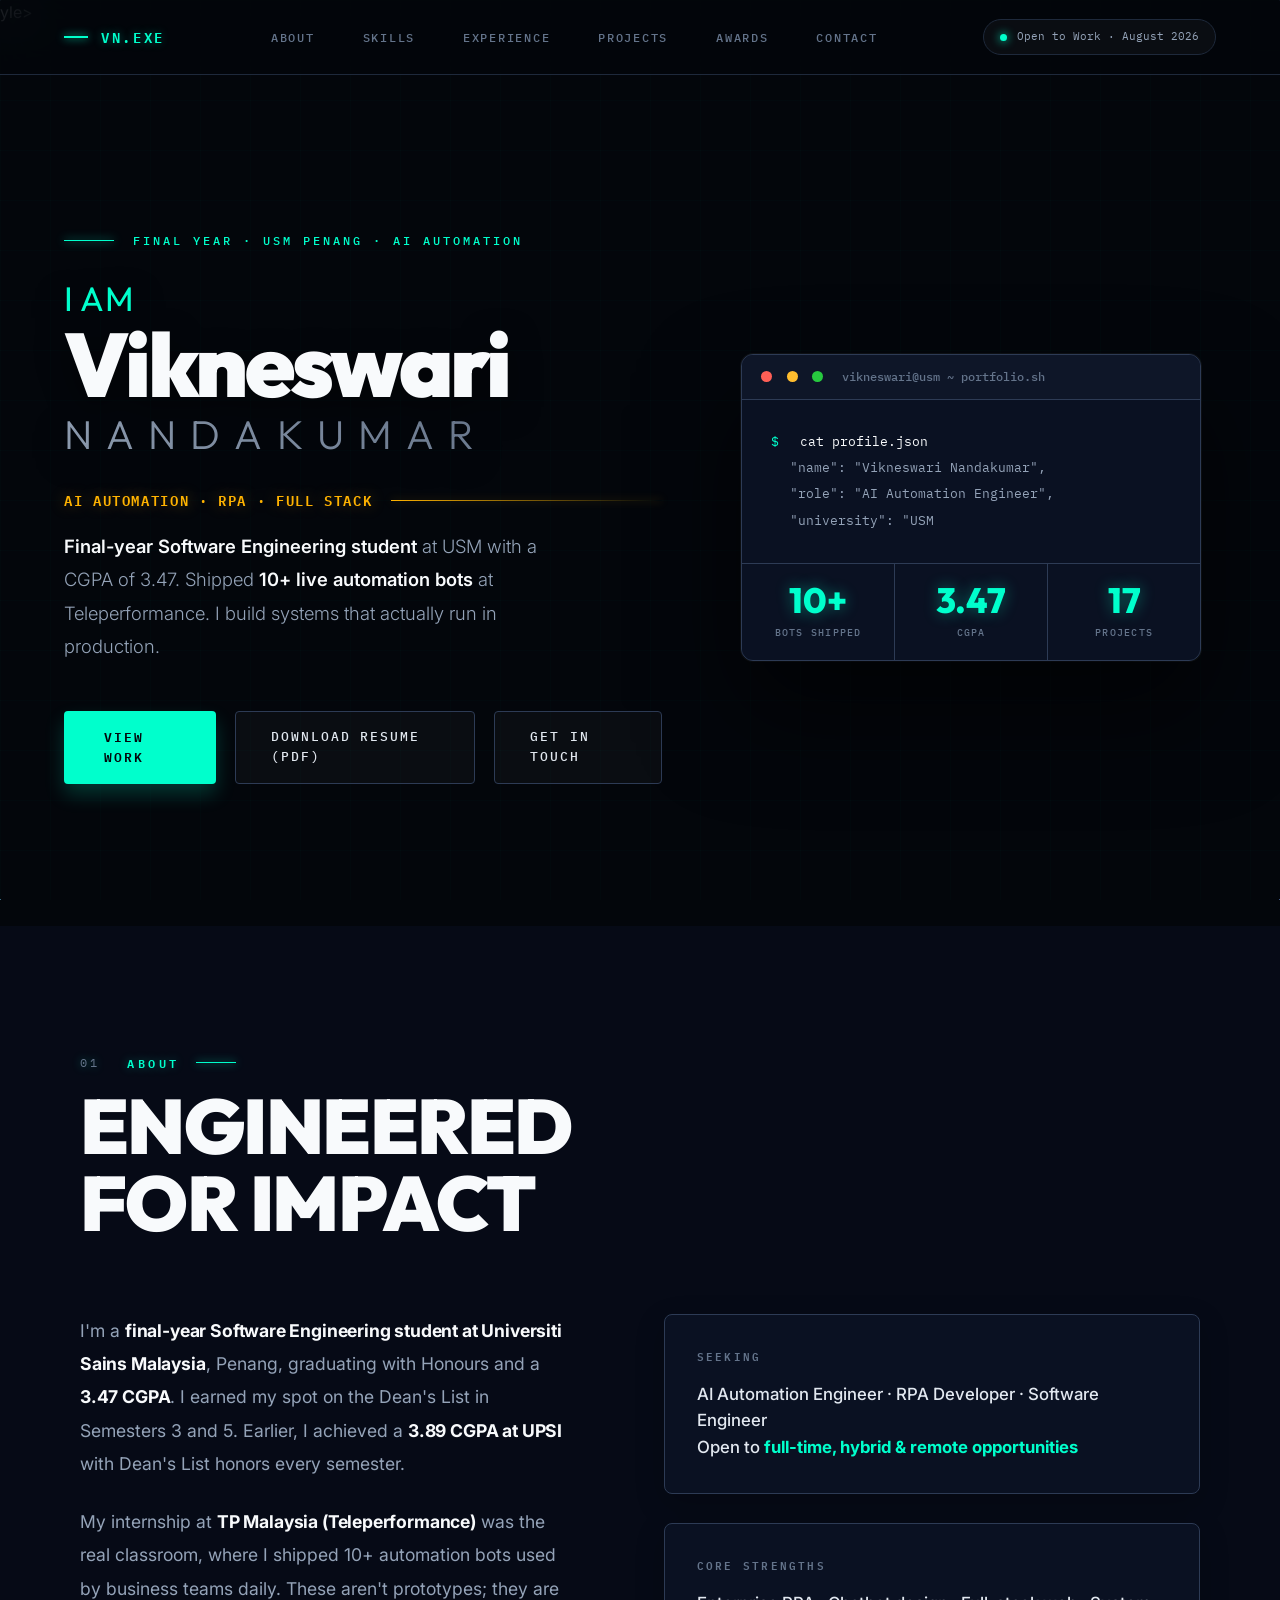
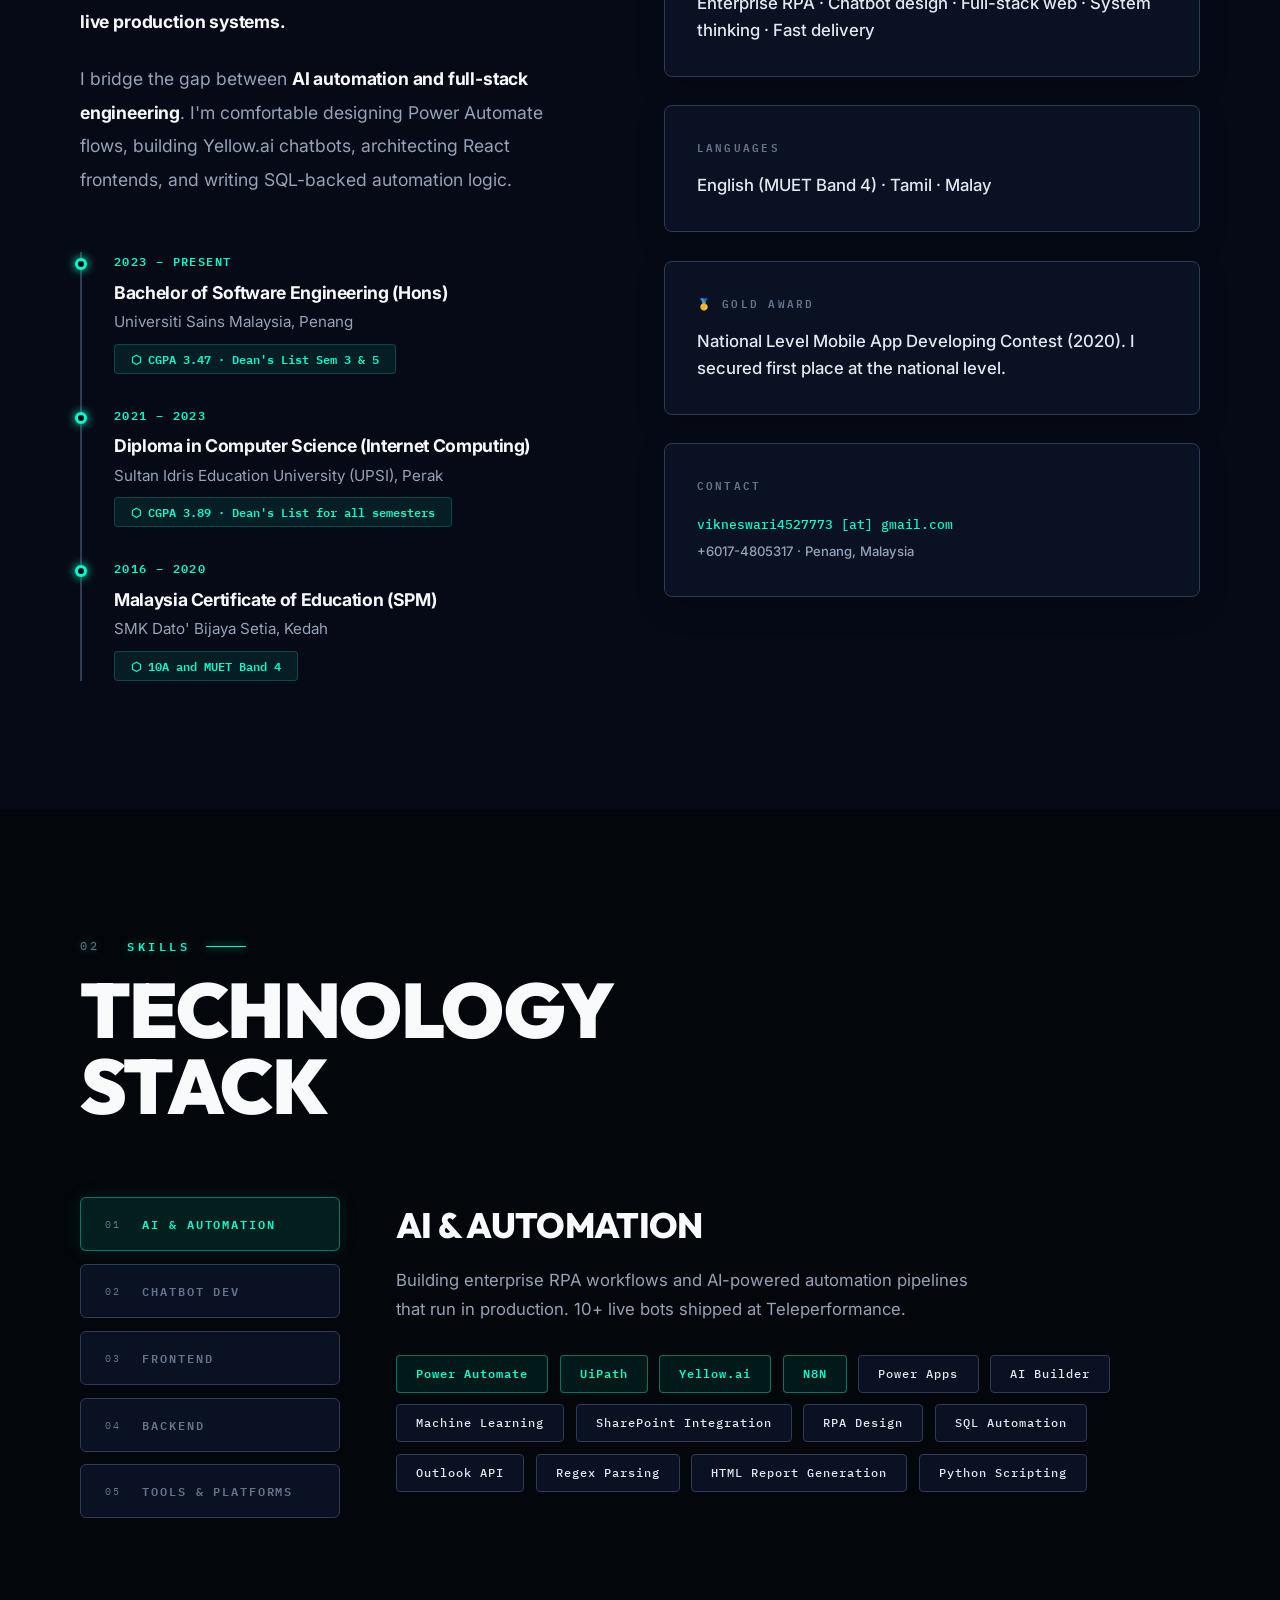
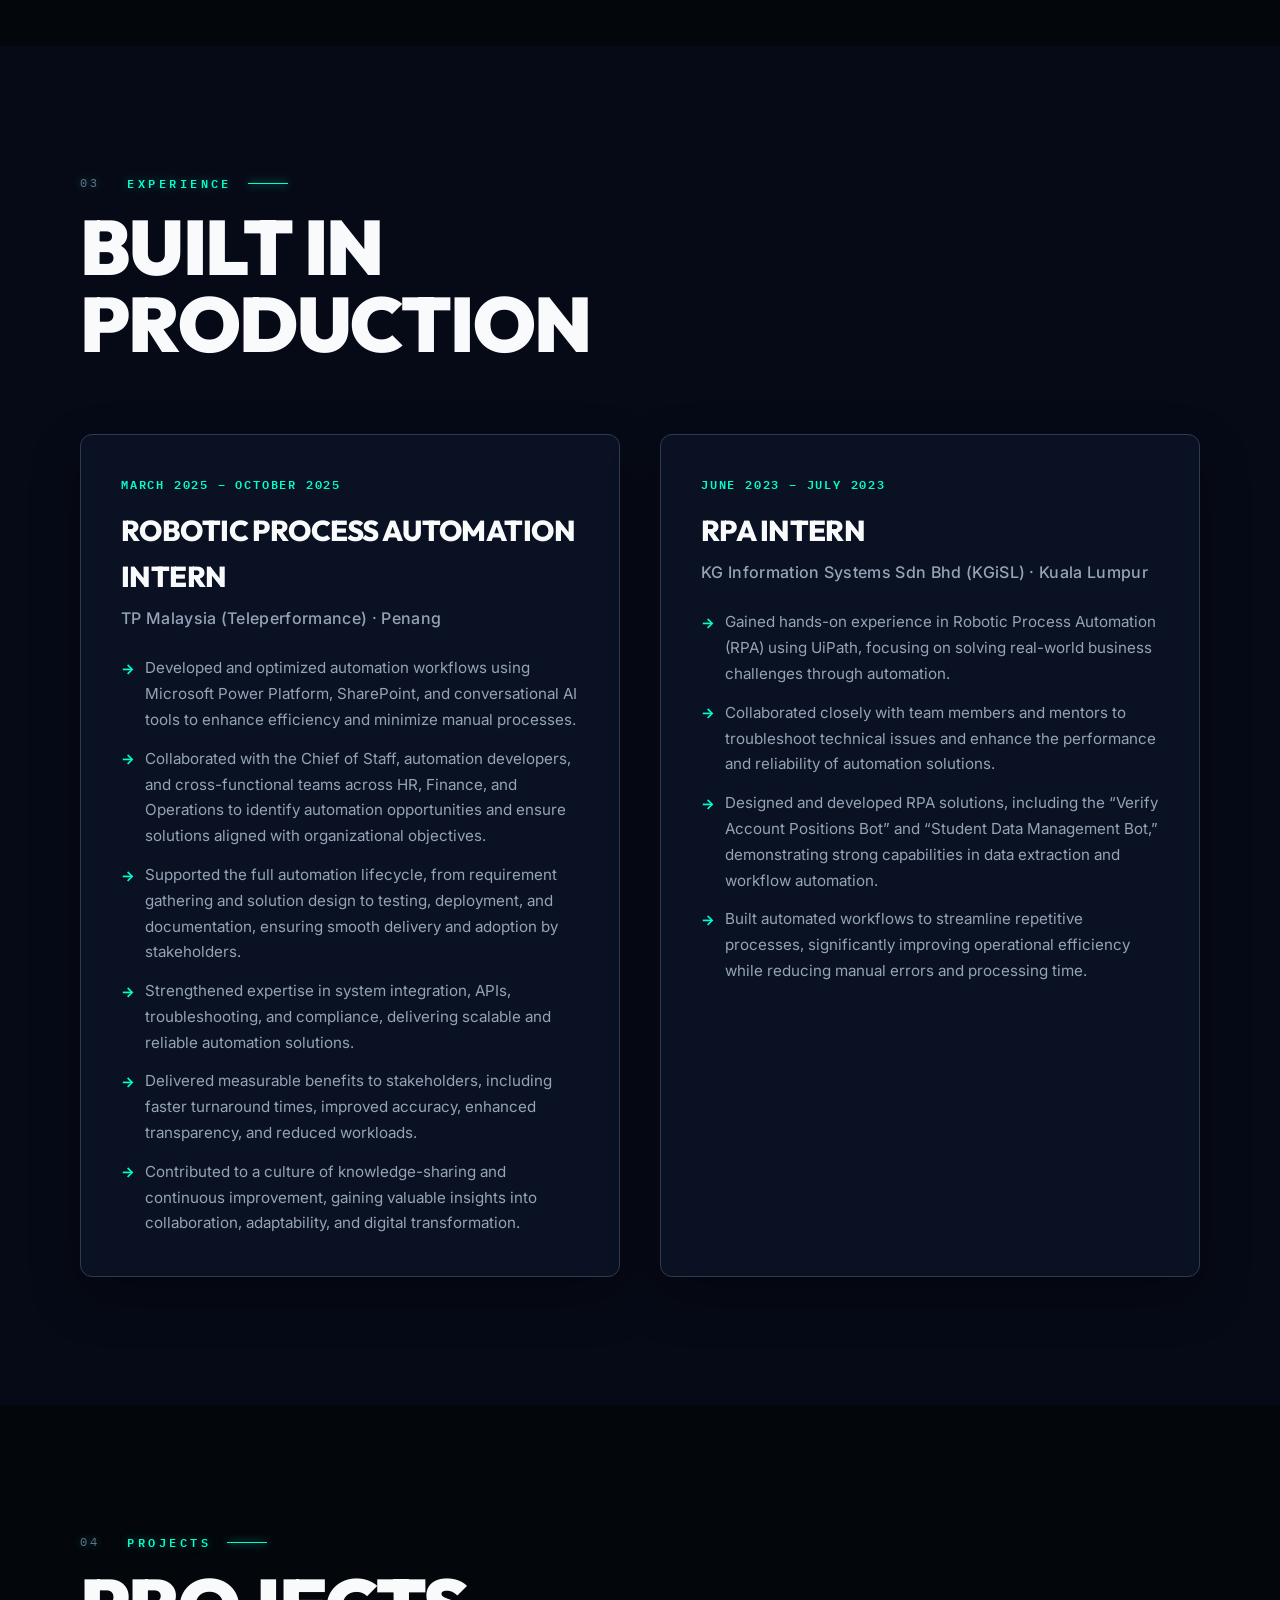
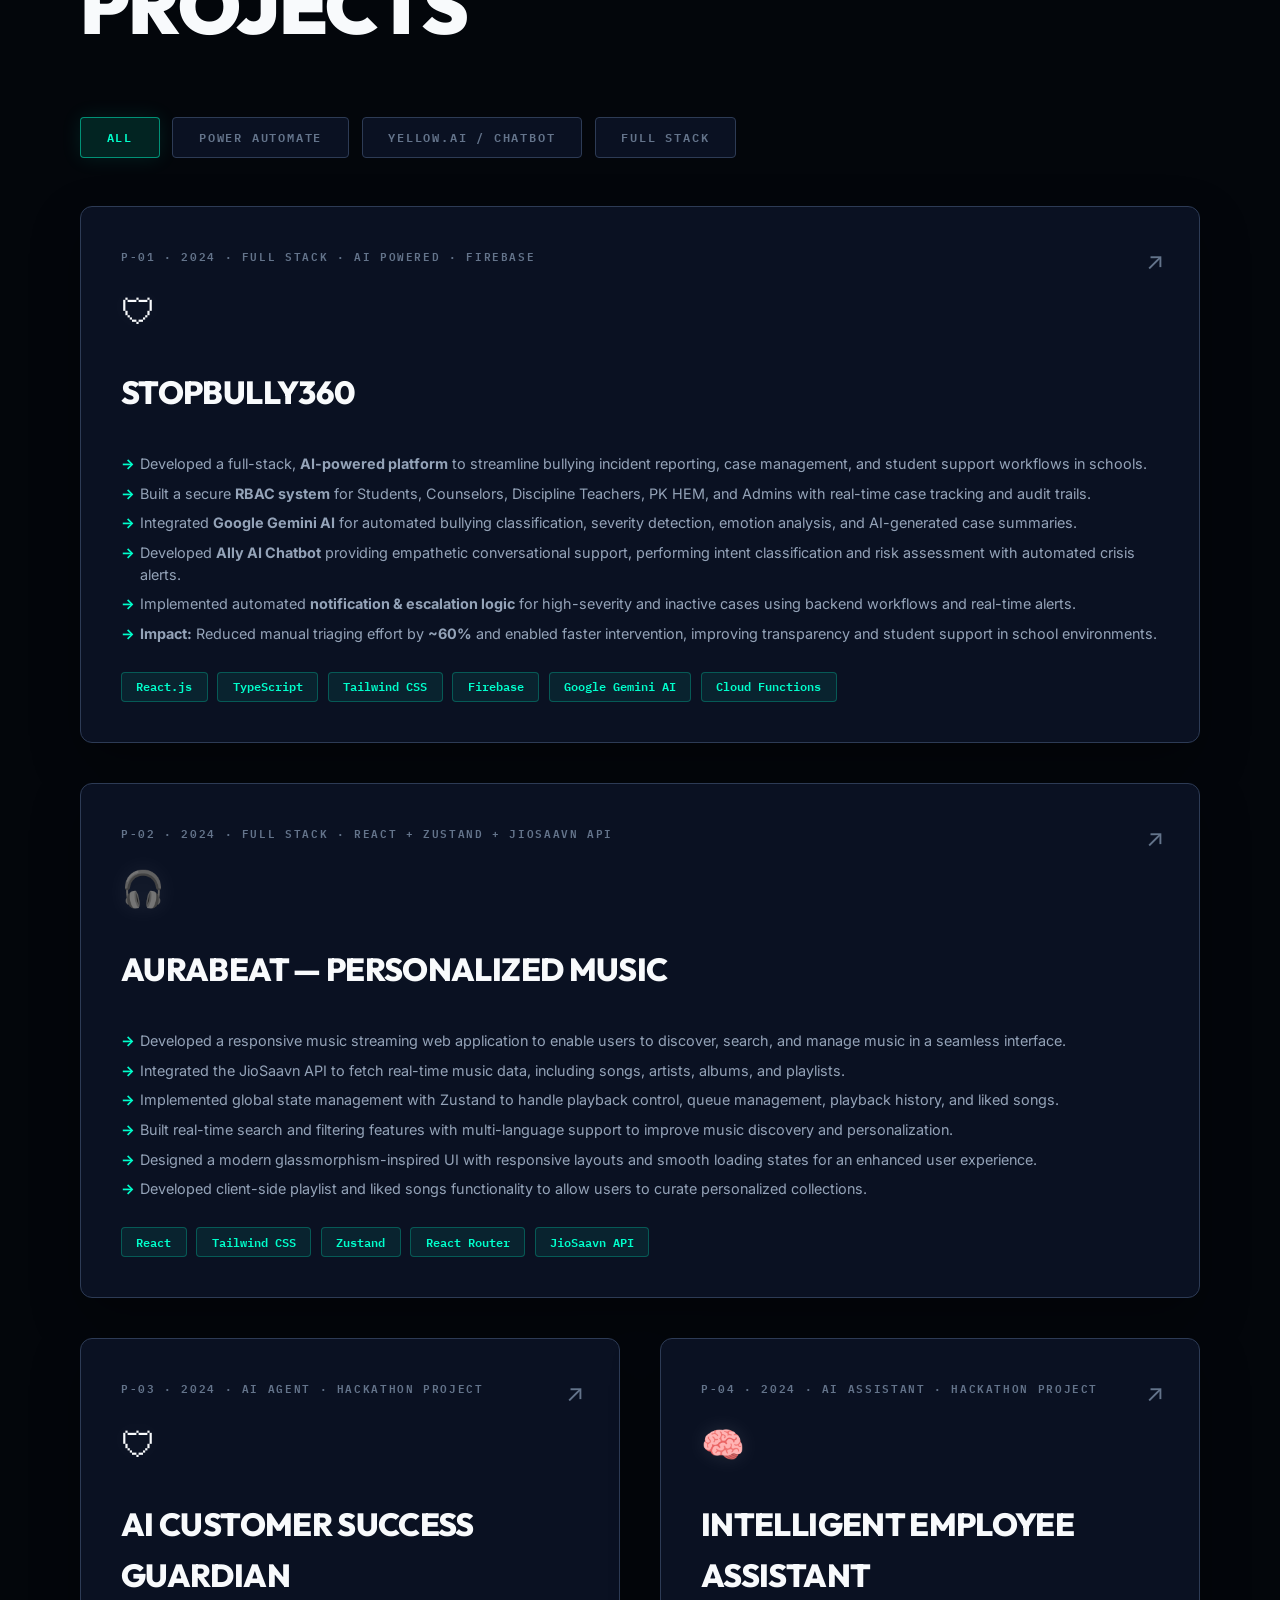
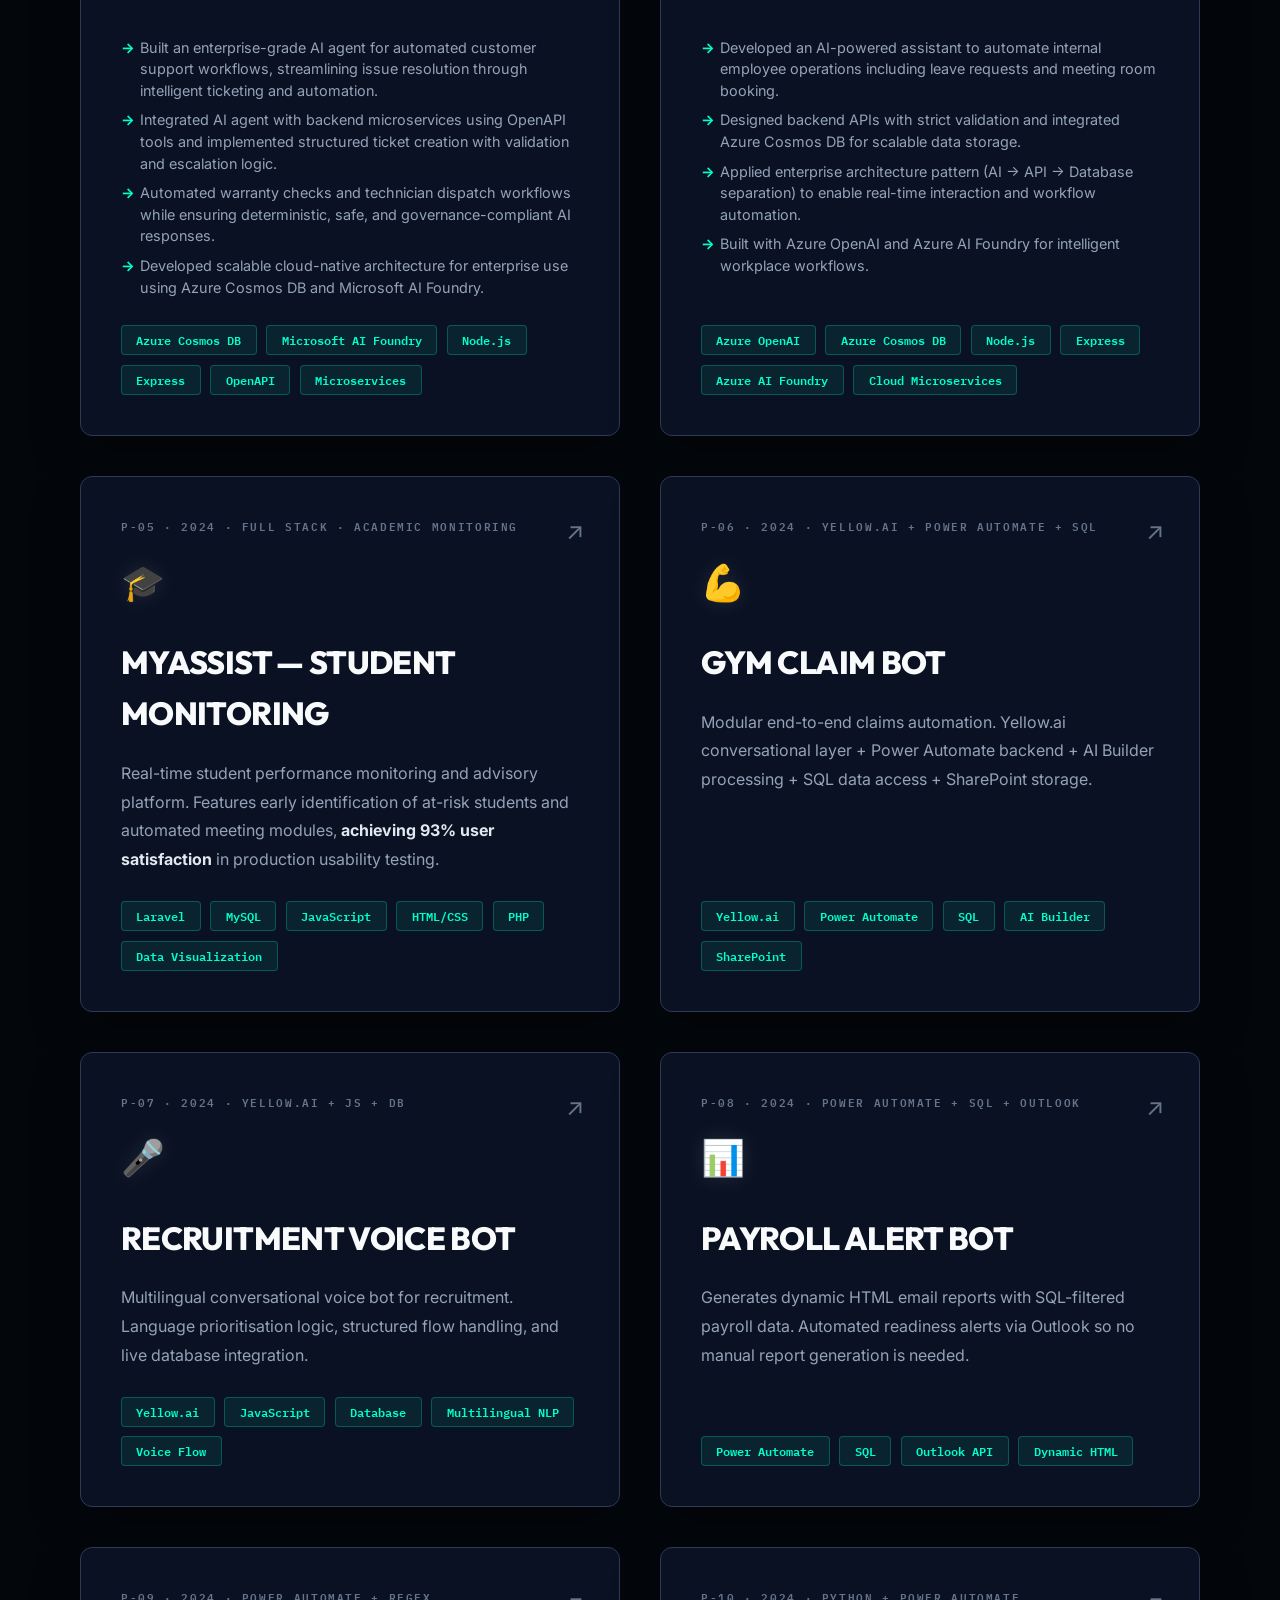
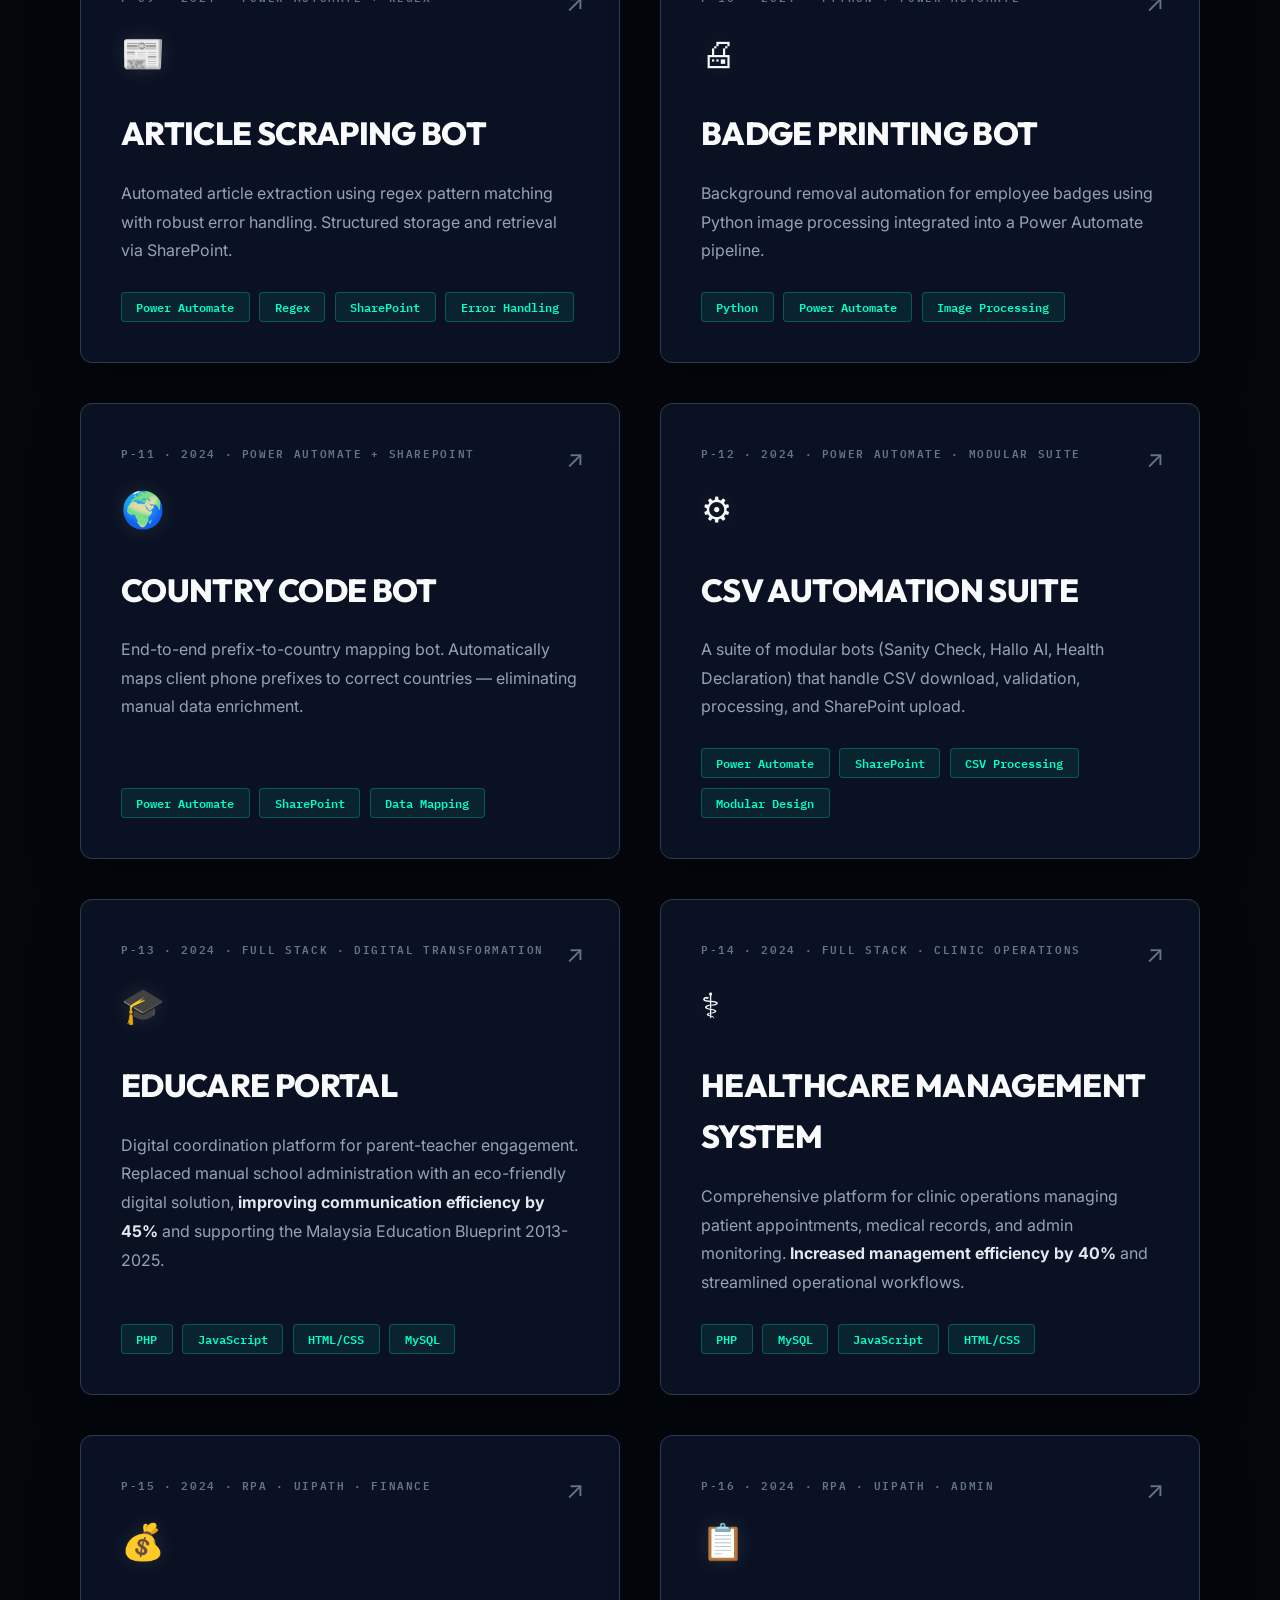
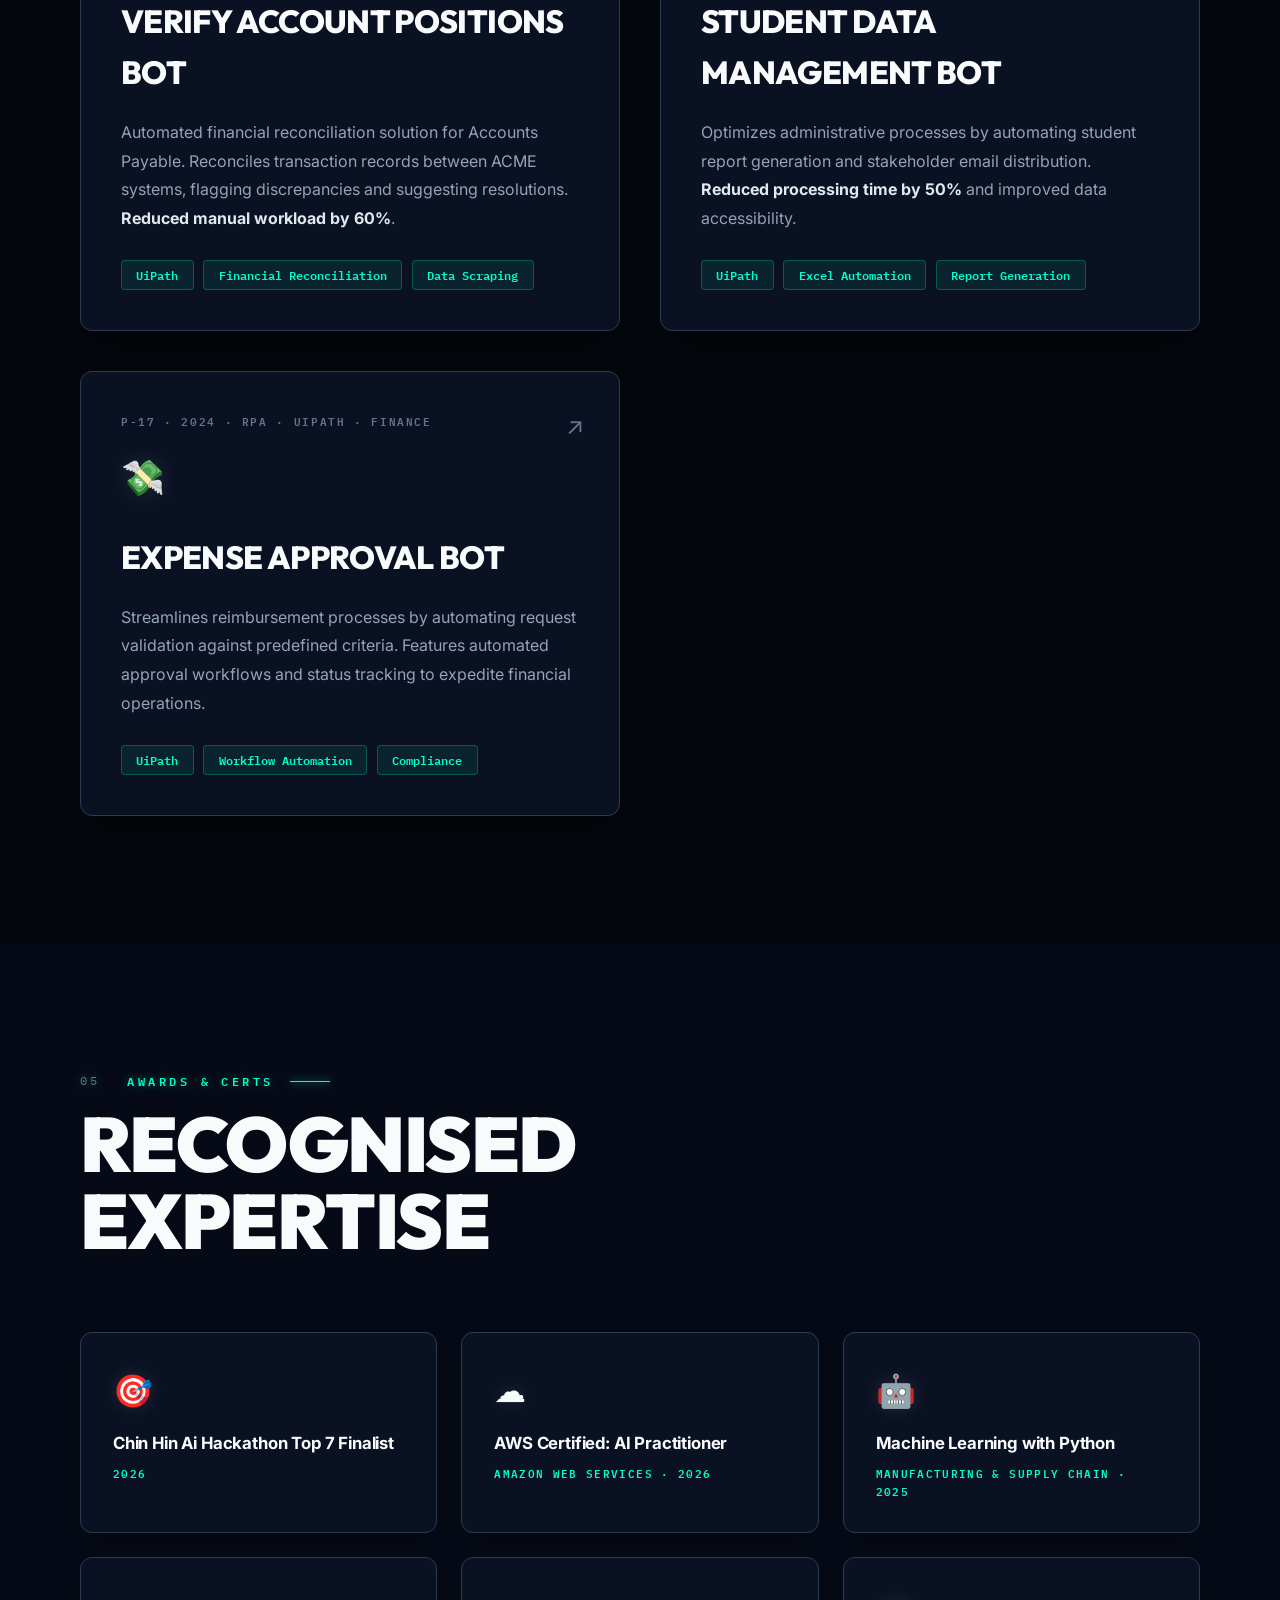
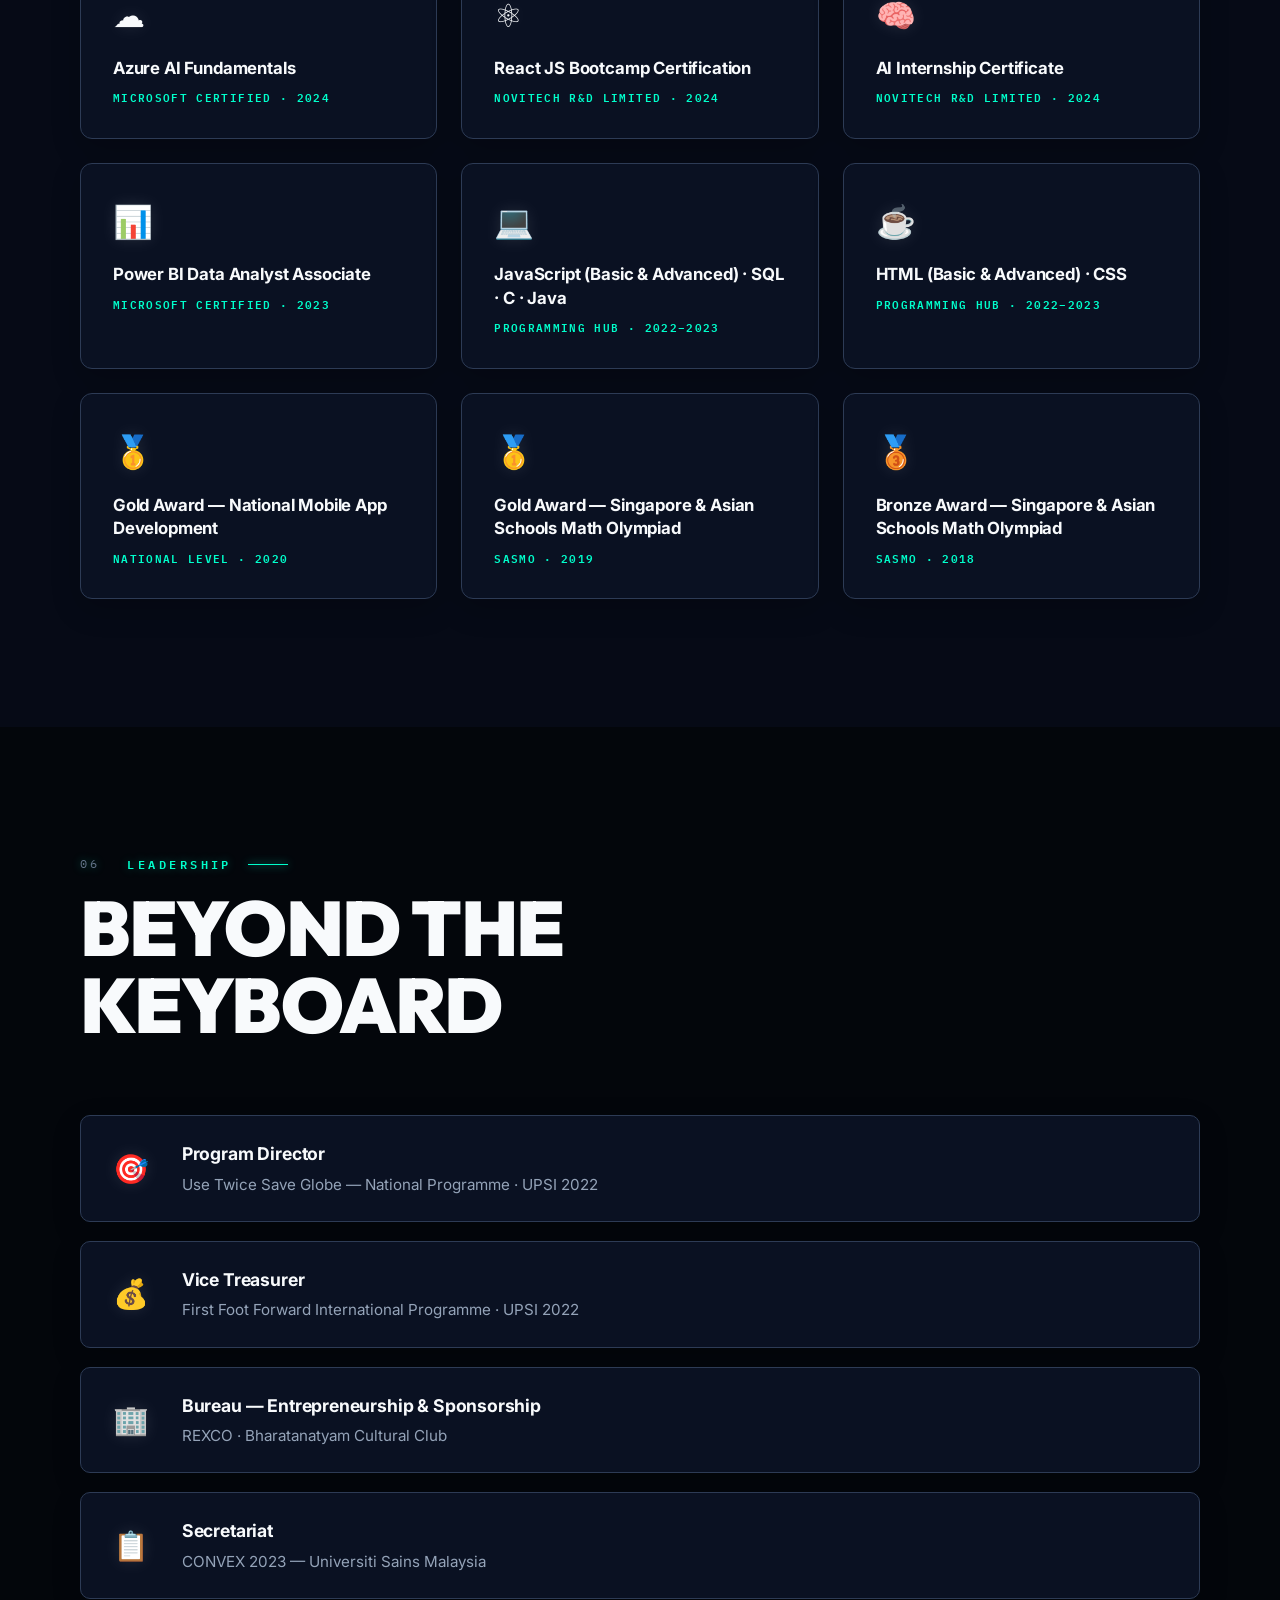
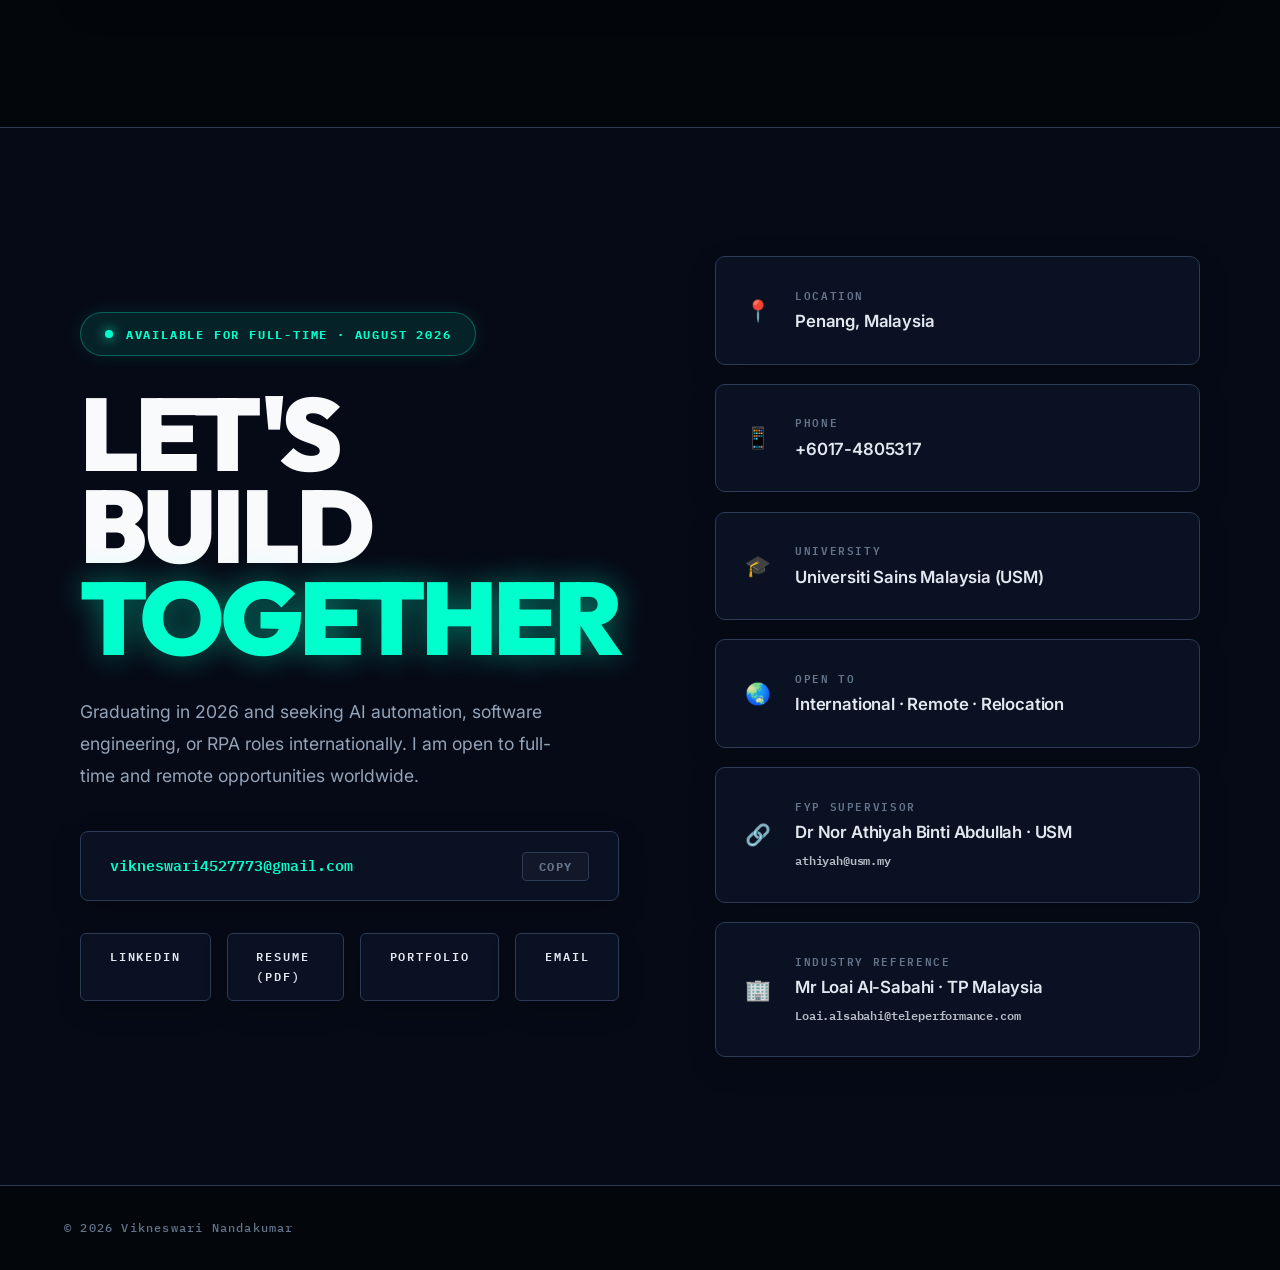
==== commit 5f308950: "resume" ====
--- a/portfolio-od.html
+++ b/portfolio-od.html
@@ -1600,22 +1600,28 @@
         max-width: 100%;
         font-size: 0.7rem;
       }
+
       .tbody {
         padding: 1rem;
       }
+
       .hname {
         font-size: 2.8rem;
       }
+
       .heyebrow {
         font-size: 0.65rem;
         letter-spacing: 0.15em;
       }
+
       .nstatus {
         display: none;
       }
+
       nav {
         justify-content: center;
       }
+
       .nlogo {
         font-size: 0.75rem;
       }
@@ -1654,7 +1660,8 @@
       <div class="htl"><span>AI Automation &middot; RPA &middot; Full Stack</span>
         <div class="tdiv"></div>
       </div>
-      <p class="hdesc"><strong>Final-year Software Engineering student</strong> at USM with a CGPA of 3.47. Shipped <strong>10+ live automation bots</strong> at Teleperformance. I build systems that
+      <p class="hdesc"><strong>Final-year Software Engineering student</strong> at USM with a CGPA of 3.47. Shipped
+        <strong>10+ live automation bots</strong> at Teleperformance. I build systems that
         actually run in production.</p>
       <div class="hact">
         <a href="#projects" class="bteal">View Work</a>
@@ -1688,7 +1695,8 @@
                 <span class="tv">"UiPath"</span>, <span class="tv">"N8N"</span>],</span></div>
             <div class="tl"><span class="to"><span class="tk">"bots_shipped"</span>: <span class="tv">10</span>,</span>
             </div>
-            <div class="tl"><span class="to"><span class="tk">"awards"</span>: <span class="tv">"Top 7 Hackathon"</span></span>
+            <div class="tl"><span class="to"><span class="tk">"awards"</span>: <span class="tv">"Top 7
+                  Hackathon"</span></span>
             </div>
             <div class="tb2"></div>
             <div class="tl"><span class="tp">$</span><span class="tc">&nbsp;<span class="blk">_</span></span></div>
@@ -1721,11 +1729,13 @@
       <div class="agrid">
         <div>
           <p class="abp rev">I'm a <strong>final-year Software Engineering student at Universiti Sains
-              Malaysia</strong>, Penang, graduating with Honours and a <strong>3.47 CGPA</strong>. I earned my spot on the Dean's List in Semesters 3 and
+              Malaysia</strong>, Penang, graduating with Honours and a <strong>3.47 CGPA</strong>. I earned my spot on
+            the Dean's List in Semesters 3 and
             5. Earlier, I achieved a <strong>3.89 CGPA at UPSI</strong> with Dean's List honors every semester.</p>
           <p class="abp rev d1">My internship at <strong>TP Malaysia (Teleperformance)</strong> was the real classroom,
             where I shipped 10+ automation bots used by business teams daily. These aren't prototypes; they are
-            <strong>live production systems.</strong></p>
+            <strong>live production systems.</strong>
+          </p>
           <p class="abp rev d2">I bridge the gap between <strong>AI automation and full-stack engineering</strong>. I'm
             comfortable designing Power Automate flows, building Yellow.ai chatbots, architecting React frontends, and
             writing SQL-backed automation logic.</p>
@@ -1754,7 +1764,7 @@
           <div class="ib rev">
             <div class="ibl">Seeking</div>
             <div class="ibc">AI Automation Engineer &middot; RPA Developer &middot; Software Engineer<br>Open to <strong
-                style="color:var(--teal)">international &amp; remote roles</strong></div>
+                style="color:var(--teal)">full-time, hybrid &amp; remote opportunities</strong></div>
           </div>
           <div class="ib rev d1">
             <div class="ibl">Core Strengths</div>
@@ -1801,9 +1811,10 @@
             <div class="skptit">AI &amp; AUTOMATION</div>
             <div class="skpdesc">Building enterprise RPA workflows and AI-powered automation pipelines that run in
               production. 10+ live bots shipped at Teleperformance.</div>
-            <div class="chips"><span class="chip k">Power Automate</span><span class="chip k">UiPath</span><span class="chip k">Yellow.ai</span><span
-                class="chip k">N8N</span><span class="chip">Power Apps</span><span class="chip">AI Builder</span><span
-                class="chip">Machine Learning</span><span class="chip">SharePoint Integration</span><span class="chip">RPA Design</span><span class="chip">SQL
+            <div class="chips"><span class="chip k">Power Automate</span><span class="chip k">UiPath</span><span
+                class="chip k">Yellow.ai</span><span class="chip k">N8N</span><span class="chip">Power Apps</span><span
+                class="chip">AI Builder</span><span class="chip">Machine Learning</span><span class="chip">SharePoint
+                Integration</span><span class="chip">RPA Design</span><span class="chip">SQL
                 Automation</span><span class="chip">Outlook API</span><span class="chip">Regex Parsing</span><span
                 class="chip">HTML Report Generation</span><span class="chip">Python Scripting</span></div>
           </div>
@@ -1840,10 +1851,10 @@
             <div class="skptit">TOOLS &amp; PLATFORMS</div>
             <div class="skpdesc">The enterprise toolchain from requirement to deployment &mdash; Microsoft 365 ecosystem
               and modern dev tools.</div>
-          <div class="chips"><span class="chip k">SharePoint</span><span class="chip k">Power BI</span><span class="chip k">Tableau</span><span
-                class="chip">Microsoft 365 / MS Office</span><span class="chip">Git / GitHub</span><span
-                class="chip">Postman</span><span class="chip">Figma</span><span class="chip">VS Code</span><span
-                class="chip">Jira</span><span class="chip">Azure AI Fundamentals</span></div>
+            <div class="chips"><span class="chip k">SharePoint</span><span class="chip k">Power BI</span><span
+                class="chip k">Tableau</span><span class="chip">Microsoft 365 / MS Office</span><span class="chip">Git /
+                GitHub</span><span class="chip">Postman</span><span class="chip">Figma</span><span class="chip">VS
+                Code</span><span class="chip">Jira</span><span class="chip">Azure AI Fundamentals</span></div>
           </div>
         </div>
       </div>
@@ -1909,83 +1920,118 @@
         <button class="fb" data-f="fs">Full Stack</button>
       </div>
       <div class="pgrid">
-        <div class="pc ft rev" data-c="fs"><span class="pnum">P-01 &middot; 2024 &middot; Full Stack &middot; AI Powered &middot; Firebase</span>
+        <div class="pc ft rev" data-c="fs"><span class="pnum">P-01 &middot; 2024 &middot; Full Stack &middot; AI Powered
+            &middot; Firebase</span>
           <div class="pico">&#x1F6E1;</div>
           <div class="pname">STOPBULLY360</div>
           <div class="pdesc">
             <ul>
-              <li>Developed a full-stack, <strong>AI-powered platform</strong> to streamline bullying incident reporting, case management, and student support workflows in schools.</li>
-              <li>Built a secure <strong>RBAC system</strong> for Students, Counselors, Discipline Teachers, PK HEM, and Admins with real-time case tracking and audit trails.</li>
-              <li>Integrated <strong>Google Gemini AI</strong> for automated bullying classification, severity detection, emotion analysis, and AI-generated case summaries.</li>
-              <li>Developed <strong>Ally AI Chatbot</strong> providing empathetic conversational support, performing intent classification and risk assessment with automated crisis alerts.</li>
-              <li>Implemented automated <strong>notification &amp; escalation logic</strong> for high-severity and inactive cases using backend workflows and real-time alerts.</li>
-              <li><strong>Impact:</strong> Reduced manual triaging effort by <strong>~60%</strong> and enabled faster intervention, improving transparency and student support in school environments.</li>
+              <li>Developed a full-stack, <strong>AI-powered platform</strong> to streamline bullying incident
+                reporting, case management, and student support workflows in schools.</li>
+              <li>Built a secure <strong>RBAC system</strong> for Students, Counselors, Discipline Teachers, PK HEM, and
+                Admins with real-time case tracking and audit trails.</li>
+              <li>Integrated <strong>Google Gemini AI</strong> for automated bullying classification, severity
+                detection, emotion analysis, and AI-generated case summaries.</li>
+              <li>Developed <strong>Ally AI Chatbot</strong> providing empathetic conversational support, performing
+                intent classification and risk assessment with automated crisis alerts.</li>
+              <li>Implemented automated <strong>notification &amp; escalation logic</strong> for high-severity and
+                inactive cases using backend workflows and real-time alerts.</li>
+              <li><strong>Impact:</strong> Reduced manual triaging effort by <strong>~60%</strong> and enabled faster
+                intervention, improving transparency and student support in school environments.</li>
             </ul>
           </div>
-          <div class="pstack"><span class="stk">React.js</span><span class="stk">TypeScript</span><span class="stk">Tailwind CSS</span><span class="stk">Firebase</span><span class="stk">Google Gemini AI</span><span class="stk">Cloud Functions</span></div>
+          <div class="pstack"><span class="stk">React.js</span><span class="stk">TypeScript</span><span
+              class="stk">Tailwind CSS</span><span class="stk">Firebase</span><span class="stk">Google Gemini
+              AI</span><span class="stk">Cloud Functions</span></div>
           <div class="parr">&#x2197;</div>
         </div>
 
-        <div class="pc ft rev" data-c="fs"><span class="pnum">P-02 &middot; 2024 &middot; Full Stack &middot; React + Zustand +
+        <div class="pc ft rev" data-c="fs"><span class="pnum">P-02 &middot; 2024 &middot; Full Stack &middot; React +
+            Zustand +
             JioSaavn API</span>
           <div class="pico">&#x1F3A7;</div>
           <div class="pname">AURABEAT &mdash; PERSONALIZED MUSIC</div>
           <div class="pdesc">
             <ul>
-              <li>Developed a responsive music streaming web application to enable users to discover, search, and manage music in a seamless interface.</li>
-              <li>Integrated the JioSaavn API to fetch real-time music data, including songs, artists, albums, and playlists.</li>
-              <li>Implemented global state management with Zustand to handle playback control, queue management, playback history, and liked songs.</li>
-              <li>Built real-time search and filtering features with multi-language support to improve music discovery and personalization.</li>
-              <li>Designed a modern glassmorphism-inspired UI with responsive layouts and smooth loading states for an enhanced user experience.</li>
-              <li>Developed client-side playlist and liked songs functionality to allow users to curate personalized collections.</li>
+              <li>Developed a responsive music streaming web application to enable users to discover, search, and manage
+                music in a seamless interface.</li>
+              <li>Integrated the JioSaavn API to fetch real-time music data, including songs, artists, albums, and
+                playlists.</li>
+              <li>Implemented global state management with Zustand to handle playback control, queue management,
+                playback history, and liked songs.</li>
+              <li>Built real-time search and filtering features with multi-language support to improve music discovery
+                and personalization.</li>
+              <li>Designed a modern glassmorphism-inspired UI with responsive layouts and smooth loading states for an
+                enhanced user experience.</li>
+              <li>Developed client-side playlist and liked songs functionality to allow users to curate personalized
+                collections.</li>
             </ul>
           </div>
-          <div class="pstack"><span class="stk">React</span><span class="stk">Tailwind CSS</span><span class="stk">Zustand</span><span class="stk">React Router</span><span class="stk">JioSaavn API</span></div>
+          <div class="pstack"><span class="stk">React</span><span class="stk">Tailwind CSS</span><span
+              class="stk">Zustand</span><span class="stk">React Router</span><span class="stk">JioSaavn API</span></div>
           <div class="parr">&#x2197;</div>
         </div>
 
-        <div class="pc rev d1" data-c="fs bot"><span class="pnum">P-03 &middot; 2024 &middot; AI Agent &middot; Hackathon
+        <div class="pc rev d1" data-c="fs bot"><span class="pnum">P-03 &middot; 2024 &middot; AI Agent &middot;
+            Hackathon
             Project</span>
           <div class="pico">&#x1F6E1;</div>
           <div class="pname">AI CUSTOMER SUCCESS GUARDIAN</div>
           <div class="pdesc">
             <ul>
-              <li>Built an enterprise-grade AI agent for automated customer support workflows, streamlining issue resolution through intelligent ticketing and automation.</li>
-              <li>Integrated AI agent with backend microservices using OpenAPI tools and implemented structured ticket creation with validation and escalation logic.</li>
-              <li>Automated warranty checks and technician dispatch workflows while ensuring deterministic, safe, and governance-compliant AI responses.</li>
-              <li>Developed scalable cloud-native architecture for enterprise use using Azure Cosmos DB and Microsoft AI Foundry.</li>
+              <li>Built an enterprise-grade AI agent for automated customer support workflows, streamlining issue
+                resolution through intelligent ticketing and automation.</li>
+              <li>Integrated AI agent with backend microservices using OpenAPI tools and implemented structured ticket
+                creation with validation and escalation logic.</li>
+              <li>Automated warranty checks and technician dispatch workflows while ensuring deterministic, safe, and
+                governance-compliant AI responses.</li>
+              <li>Developed scalable cloud-native architecture for enterprise use using Azure Cosmos DB and Microsoft AI
+                Foundry.</li>
             </ul>
           </div>
-          <div class="pstack"><span class="stk">Azure Cosmos DB</span><span class="stk">Microsoft AI Foundry</span><span class="stk">Node.js</span><span class="stk">Express</span><span class="stk">OpenAPI</span><span class="stk">Microservices</span></div>
+          <div class="pstack"><span class="stk">Azure Cosmos DB</span><span class="stk">Microsoft AI Foundry</span><span
+              class="stk">Node.js</span><span class="stk">Express</span><span class="stk">OpenAPI</span><span
+              class="stk">Microservices</span></div>
           <div class="parr">&#x2197;</div>
         </div>
 
-        <div class="pc rev d2" data-c="fs bot"><span class="pnum">P-04 &middot; 2024 &middot; AI Assistant &middot; Hackathon
+        <div class="pc rev d2" data-c="fs bot"><span class="pnum">P-04 &middot; 2024 &middot; AI Assistant &middot;
+            Hackathon
             Project</span>
           <div class="pico">&#x1F9E0;</div>
           <div class="pname">INTELLIGENT EMPLOYEE ASSISTANT</div>
           <div class="pdesc">
             <ul>
-              <li>Developed an AI-powered assistant to automate internal employee operations including leave requests and meeting room booking.</li>
-              <li>Designed backend APIs with strict validation and integrated Azure Cosmos DB for scalable data storage.</li>
-              <li>Applied enterprise architecture pattern (AI → API → Database separation) to enable real-time interaction and workflow automation.</li>
+              <li>Developed an AI-powered assistant to automate internal employee operations including leave requests
+                and meeting room booking.</li>
+              <li>Designed backend APIs with strict validation and integrated Azure Cosmos DB for scalable data storage.
+              </li>
+              <li>Applied enterprise architecture pattern (AI → API → Database separation) to enable real-time
+                interaction and workflow automation.</li>
               <li>Built with Azure OpenAI and Azure AI Foundry for intelligent workplace workflows.</li>
             </ul>
           </div>
-          <div class="pstack"><span class="stk">Azure OpenAI</span><span class="stk">Azure Cosmos DB</span><span class="stk">Node.js</span><span class="stk">Express</span><span class="stk">Azure AI Foundry</span><span class="stk">Cloud Microservices</span></div>
+          <div class="pstack"><span class="stk">Azure OpenAI</span><span class="stk">Azure Cosmos DB</span><span
+              class="stk">Node.js</span><span class="stk">Express</span><span class="stk">Azure AI Foundry</span><span
+              class="stk">Cloud Microservices</span></div>
           <div class="parr">&#x2197;</div>
         </div>
 
-        <div class="pc rev" data-c="fs"><span class="pnum">P-05 &middot; 2024 &middot; Full Stack &middot; Academic Monitoring</span>
+        <div class="pc rev" data-c="fs"><span class="pnum">P-05 &middot; 2024 &middot; Full Stack &middot; Academic
+            Monitoring</span>
           <div class="pico">&#x1F393;</div>
           <div class="pname">MYASSIST &mdash; STUDENT MONITORING</div>
-          <div class="pdesc">Real-time student performance monitoring and advisory platform. Features early identification of at-risk students and automated meeting modules, <strong style="color:var(--ice)">achieving 93% user satisfaction</strong> in production usability testing.</div>
+          <div class="pdesc">Real-time student performance monitoring and advisory platform. Features early
+            identification of at-risk students and automated meeting modules, <strong style="color:var(--ice)">achieving
+              93% user satisfaction</strong> in production usability testing.</div>
           <div class="pstack"><span class="stk">Laravel</span><span class="stk">MySQL</span><span
-              class="stk">JavaScript</span><span class="stk">HTML/CSS</span><span class="stk">PHP</span><span class="stk">Data Visualization</span></div>
+              class="stk">JavaScript</span><span class="stk">HTML/CSS</span><span class="stk">PHP</span><span
+              class="stk">Data Visualization</span></div>
           <div class="parr">&#x2197;</div>
         </div>
 
-        <div class="pc rev d1" data-c="rpa bot"><span class="pnum">P-06 &middot; 2024 &middot; Yellow.ai + Power Automate + SQL</span>
+        <div class="pc rev d1" data-c="rpa bot"><span class="pnum">P-06 &middot; 2024 &middot; Yellow.ai + Power
+            Automate + SQL</span>
           <div class="pico">&#x1F4AA;</div>
           <div class="pname">GYM CLAIM BOT</div>
           <div class="pdesc">Modular end-to-end claims automation. Yellow.ai conversational layer + Power Automate
@@ -2006,7 +2052,8 @@
           <div class="parr">&#x2197;</div>
         </div>
 
-        <div class="pc rev" data-c="rpa"><span class="pnum">P-08 &middot; 2024 &middot; Power Automate + SQL + Outlook</span>
+        <div class="pc rev" data-c="rpa"><span class="pnum">P-08 &middot; 2024 &middot; Power Automate + SQL +
+            Outlook</span>
           <div class="pico">&#x1F4CA;</div>
           <div class="pname">PAYROLL ALERT BOT</div>
           <div class="pdesc">Generates dynamic HTML email reports with SQL-filtered payroll data. Automated readiness
@@ -2026,7 +2073,8 @@
           <div class="parr">&#x2197;</div>
         </div>
 
-        <div class="pc rev d2" data-c="rpa"><span class="pnum">P-10 &middot; 2024 &middot; Python + Power Automate</span>
+        <div class="pc rev d2" data-c="rpa"><span class="pnum">P-10 &middot; 2024 &middot; Python + Power
+            Automate</span>
           <div class="pico">&#x1F5A8;</div>
           <div class="pname">BADGE PRINTING BOT</div>
           <div class="pdesc">Background removal automation for employee badges using Python image processing integrated
@@ -2036,7 +2084,8 @@
           <div class="parr">&#x2197;</div>
         </div>
 
-        <div class="pc rev" data-c="rpa"><span class="pnum">P-11 &middot; 2024 &middot; Power Automate + SharePoint</span>
+        <div class="pc rev" data-c="rpa"><span class="pnum">P-11 &middot; 2024 &middot; Power Automate +
+            SharePoint</span>
           <div class="pico">&#x1F30D;</div>
           <div class="pname">COUNTRY CODE BOT</div>
           <div class="pdesc">End-to-end prefix-to-country mapping bot. Automatically maps client phone prefixes to
@@ -2046,7 +2095,8 @@
           <div class="parr">&#x2197;</div>
         </div>
 
-        <div class="pc rev d1" data-c="rpa"><span class="pnum">P-12 &middot; 2024 &middot; Power Automate &middot; Modular
+        <div class="pc rev d1" data-c="rpa"><span class="pnum">P-12 &middot; 2024 &middot; Power Automate &middot;
+            Modular
             Suite</span>
           <div class="pico">&#x2699;</div>
           <div class="pname">CSV AUTOMATION SUITE</div>
@@ -2057,44 +2107,62 @@
           <div class="parr">&#x2197;</div>
         </div>
 
-        <div class="pc rev d2" data-c="fs"><span class="pnum">P-13 &middot; 2024 &middot; Full Stack &middot; Digital Transformation</span>
+        <div class="pc rev d2" data-c="fs"><span class="pnum">P-13 &middot; 2024 &middot; Full Stack &middot; Digital
+            Transformation</span>
           <div class="pico">&#x1F393;</div>
           <div class="pname">EDUCARE PORTAL</div>
-          <div class="pdesc">Digital coordination platform for parent-teacher engagement. Replaced manual school administration with an eco-friendly digital solution, <strong style="color:var(--ice)">improving communication efficiency by 45%</strong> and supporting the Malaysia Education Blueprint 2013-2025.</div>
+          <div class="pdesc">Digital coordination platform for parent-teacher engagement. Replaced manual school
+            administration with an eco-friendly digital solution, <strong style="color:var(--ice)">improving
+              communication efficiency by 45%</strong> and supporting the Malaysia Education Blueprint 2013-2025.</div>
           <div class="pstack"><span class="stk">PHP</span><span class="stk">JavaScript</span><span
               class="stk">HTML/CSS</span><span class="stk">MySQL</span></div>
           <div class="parr">&#x2197;</div>
         </div>
 
-        <div class="pc rev" data-c="fs"><span class="pnum">P-14 &middot; 2024 &middot; Full Stack &middot; Clinic Operations</span>
+        <div class="pc rev" data-c="fs"><span class="pnum">P-14 &middot; 2024 &middot; Full Stack &middot; Clinic
+            Operations</span>
           <div class="pico">&#x2695;</div>
           <div class="pname">HEALTHCARE MANAGEMENT SYSTEM</div>
-          <div class="pdesc">Comprehensive platform for clinic operations managing patient appointments, medical records, and admin monitoring. <strong style="color:var(--ice)">Increased management efficiency by 40%</strong> and streamlined operational workflows.</div>
-          <div class="pstack"><span class="stk">PHP</span><span class="stk">MySQL</span><span class="stk">JavaScript</span><span class="stk">HTML/CSS</span></div>
+          <div class="pdesc">Comprehensive platform for clinic operations managing patient appointments, medical
+            records, and admin monitoring. <strong style="color:var(--ice)">Increased management efficiency by
+              40%</strong> and streamlined operational workflows.</div>
+          <div class="pstack"><span class="stk">PHP</span><span class="stk">MySQL</span><span
+              class="stk">JavaScript</span><span class="stk">HTML/CSS</span></div>
           <div class="parr">&#x2197;</div>
         </div>
 
-        <div class="pc rev d1" data-c="rpa"><span class="pnum">P-15 &middot; 2024 &middot; RPA &middot; UiPath &middot; Finance</span>
+        <div class="pc rev d1" data-c="rpa"><span class="pnum">P-15 &middot; 2024 &middot; RPA &middot; UiPath &middot;
+            Finance</span>
           <div class="pico">&#x1F4B0;</div>
           <div class="pname">VERIFY ACCOUNT POSITIONS BOT</div>
-          <div class="pdesc">Automated financial reconciliation solution for Accounts Payable. Reconciles transaction records between ACME systems, flagging discrepancies and suggesting resolutions. <strong style="color:var(--ice)">Reduced manual workload by 60%</strong>.</div>
-          <div class="pstack"><span class="stk">UiPath</span><span class="stk">Financial Reconciliation</span><span class="stk">Data Scraping</span></div>
+          <div class="pdesc">Automated financial reconciliation solution for Accounts Payable. Reconciles transaction
+            records between ACME systems, flagging discrepancies and suggesting resolutions. <strong
+              style="color:var(--ice)">Reduced manual workload by 60%</strong>.</div>
+          <div class="pstack"><span class="stk">UiPath</span><span class="stk">Financial Reconciliation</span><span
+              class="stk">Data Scraping</span></div>
           <div class="parr">&#x2197;</div>
         </div>
 
-        <div class="pc rev d2" data-c="rpa"><span class="pnum">P-16 &middot; 2024 &middot; RPA &middot; UiPath &middot; Admin</span>
+        <div class="pc rev d2" data-c="rpa"><span class="pnum">P-16 &middot; 2024 &middot; RPA &middot; UiPath &middot;
+            Admin</span>
           <div class="pico">&#x1F4CB;</div>
           <div class="pname">STUDENT DATA MANAGEMENT BOT</div>
-          <div class="pdesc">Optimizes administrative processes by automating student report generation and stakeholder email distribution. <strong style="color:var(--ice)">Reduced processing time by 50%</strong> and improved data accessibility.</div>
-          <div class="pstack"><span class="stk">UiPath</span><span class="stk">Excel Automation</span><span class="stk">Report Generation</span></div>
+          <div class="pdesc">Optimizes administrative processes by automating student report generation and stakeholder
+            email distribution. <strong style="color:var(--ice)">Reduced processing time by 50%</strong> and improved
+            data accessibility.</div>
+          <div class="pstack"><span class="stk">UiPath</span><span class="stk">Excel Automation</span><span
+              class="stk">Report Generation</span></div>
           <div class="parr">&#x2197;</div>
         </div>
 
-        <div class="pc rev" data-c="rpa"><span class="pnum">P-17 &middot; 2024 &middot; RPA &middot; UiPath &middot; Finance</span>
+        <div class="pc rev" data-c="rpa"><span class="pnum">P-17 &middot; 2024 &middot; RPA &middot; UiPath &middot;
+            Finance</span>
           <div class="pico">&#x1F4B8;</div>
           <div class="pname">EXPENSE APPROVAL BOT</div>
-          <div class="pdesc">Streamlines reimbursement processes by automating request validation against predefined criteria. Features automated approval workflows and status tracking to expedite financial operations.</div>
-          <div class="pstack"><span class="stk">UiPath</span><span class="stk">Workflow Automation</span><span class="stk">Compliance</span></div>
+          <div class="pdesc">Streamlines reimbursement processes by automating request validation against predefined
+            criteria. Features automated approval workflows and status tracking to expedite financial operations.</div>
+          <div class="pstack"><span class="stk">UiPath</span><span class="stk">Workflow Automation</span><span
+              class="stk">Compliance</span></div>
           <div class="parr">&#x2197;</div>
         </div>
       </div>
@@ -2108,33 +2176,21 @@
         <h2 class="sh2">RECOGNISED<br>EXPERTISE</h2>
       </div>
       <div class="achgrid">
-        <div class="achc rev"><span class="achi">&#x1F947;</span>
-          <div class="achn">Gold Award &mdash; National Mobile App Development</div>
-          <div class="achis">National Level &middot; 2020</div>
-        </div>
-        <div class="achc rev d1"><span class="achi">&#x1F3AF;</span>
+        <div class="achc rev"><span class="achi">&#x1F3AF;</span>
           <div class="achn">Chin Hin Ai Hackathon Top 7 Finalist</div>
-          <div class="achis">March 2026</div>
-        </div>
-        <div class="achc rev d2"><span class="achi">&#x1F947;</span>
-          <div class="achn">Gold Award &mdash; Singapore &amp; Asian Schools Math Olympiad</div>
-          <div class="achis">SASMO &middot; 2019</div>
-        </div>
-        <div class="achc rev"><span class="achi">&#x1F949;</span>
-          <div class="achn">Bronze Award &mdash; Singapore &amp; Asian Schools Math Olympiad</div>
-          <div class="achis">SASMO &middot; 2018</div>
+          <div class="achis"> 2026</div>
         </div>
         <div class="achc rev d1"><span class="achi">&#x2601;</span>
+          <div class="achn">AWS Certified: AI Practitioner</div>
+          <div class="achis">Amazon Web Services &middot; 2026</div>
+        </div>
+        <div class="achc rev d2"><span class="achi">&#x1F916;</span>
+          <div class="achn">Machine Learning with Python</div>
+          <div class="achis">Manufacturing &amp; Supply Chain &middot; 2025</div>
+        </div>
+        <div class="achc rev"><span class="achi">&#x2601;</span>
           <div class="achn">Azure AI Fundamentals</div>
           <div class="achis">Microsoft Certified &middot; 2024</div>
-        </div>
-        <div class="achc rev d2"><span class="achi">&#x1F4CA;</span>
-          <div class="achn">Power BI Data Analyst Associate</div>
-          <div class="achis">Microsoft Certified &middot; 2023</div>
-        </div>
-        <div class="achc rev"><span class="achi">&#x1F916;</span>
-          <div class="achn">Machine Learning with Python</div>
-          <div class="achis">Manufacturing &amp; Supply Chain &middot; 2025</div>
         </div>
         <div class="achc rev d1"><span class="achi">&#x269B;</span>
           <div class="achn">React JS Bootcamp Certification</div>
@@ -2144,17 +2200,29 @@
           <div class="achn">AI Internship Certificate</div>
           <div class="achis">Novitech R&amp;D Limited &middot; 2024</div>
         </div>
-        <div class="achc rev"><span class="achi">&#x1F4BB;</span>
+        <div class="achc rev"><span class="achi">&#x1F4CA;</span>
+          <div class="achn">Power BI Data Analyst Associate</div>
+          <div class="achis">Microsoft Certified &middot; 2023</div>
+        </div>
+        <div class="achc rev d1"><span class="achi">&#x1F4BB;</span>
           <div class="achn">JavaScript (Basic &amp; Advanced) &middot; SQL &middot; C &middot; Java</div>
           <div class="achis">Programming Hub &middot; 2022&ndash;2023</div>
         </div>
-        <div class="achc rev d1"><span class="achi">&#x2615;</span>
+        <div class="achc rev d2"><span class="achi">&#x2615;</span>
           <div class="achn">HTML (Basic &amp; Advanced) &middot; CSS</div>
           <div class="achis">Programming Hub &middot; 2022&ndash;2023</div>
         </div>
-        <div class="achc rev d2"><span class="achi">&#x1F393;</span>
-          <div class="achn">Dean's List &mdash; All Semesters (UPSI)</div>
-          <div class="achis">Sultan Idris Education University &middot; 2021&ndash;2023</div>
+        <div class="achc rev "><span class="achi">&#x1F947;</span>
+          <div class="achn">Gold Award &mdash; National Mobile App Development</div>
+          <div class="achis">National Level &middot; 2020</div>
+        </div>
+        <div class="achc rev d1"><span class="achi">&#x1F947;</span>
+          <div class="achn">Gold Award &mdash; Singapore &amp; Asian Schools Math Olympiad</div>
+          <div class="achis">SASMO &middot; 2019</div>
+        </div>
+        <div class="achc rev d2"><span class="achi">&#x1F949;</span>
+          <div class="achn">Bronze Award &mdash; Singapore &amp; Asian Schools Math Olympiad</div>
+          <div class="achis">SASMO &middot; 2018</div>
         </div>
       </div>
     </div>
@@ -2249,14 +2317,19 @@
             <div style="font-size:1.3rem">&#x1F517;</div>
             <div>
               <div class="ccl">FYP Supervisor</div>
-              <div class="ccv">Dr Nor Athiyah Binti Abdullah &middot; USM<br><a href="mailto:athiyah@usm.my" style="font-size:.75rem;opacity:.8;font-family:'IBM Plex Mono',monospace;color:inherit;text-decoration:none">athiyah@usm.my</a></div>
+              <div class="ccv">Dr Nor Athiyah Binti Abdullah &middot; USM<br><a href="mailto:athiyah@usm.my"
+                  style="font-size:.75rem;opacity:.8;font-family:'IBM Plex Mono',monospace;color:inherit;text-decoration:none">athiyah@usm.my</a>
+              </div>
             </div>
           </div>
           <div class="ccard">
             <div style="font-size:1.3rem">&#x1F3E2;</div>
             <div>
               <div class="ccl">Industry Reference</div>
-              <div class="ccv">Mr Loai Al-Sabahi &middot; TP Malaysia<br><a href="mailto:Loai.alsabahi@teleperformance.com" style="font-size:.75rem;opacity:.8;font-family:'IBM Plex Mono',monospace;color:inherit;text-decoration:none">Loai.alsabahi@teleperformance.com</a></div>
+              <div class="ccv">Mr Loai Al-Sabahi &middot; TP Malaysia<br><a
+                  href="mailto:Loai.alsabahi@teleperformance.com"
+                  style="font-size:.75rem;opacity:.8;font-family:'IBM Plex Mono',monospace;color:inherit;text-decoration:none">Loai.alsabahi@teleperformance.com</a>
+              </div>
             </div>
           </div>
         </div>
@@ -2408,11 +2481,11 @@
         const line = document.createElement('div');
         line.className = 'tl';
         container.appendChild(line);
-        
+
         // Temporary element to parse HTML
         const temp = document.createElement('div');
         temp.innerHTML = html;
-        
+
         const nodes = Array.from(temp.childNodes);
         for (const node of nodes) {
           if (node.nodeType === Node.TEXT_NODE) {
@@ -2439,16 +2512,16 @@
       async function startTyping() {
         for (let i = 0; i < originalLines.length; i++) {
           if (originalLines[i].includes('blk')) {
-             const lastLine = document.createElement('div');
-             lastLine.className = 'tl';
-             lastLine.innerHTML = originalLines[i];
-             tbody.appendChild(lastLine);
-             continue;
+            const lastLine = document.createElement('div');
+            lastLine.className = 'tl';
+            lastLine.innerHTML = originalLines[i];
+            tbody.appendChild(lastLine);
+            continue;
           }
           await typeLine(originalLines[i], tbody);
-          if (i < originalLines.length - 1 && !originalLines[i+1].includes('blk')) {
-             // add small delay between lines
-             await new Promise(r => setTimeout(r, 150));
+          if (i < originalLines.length - 1 && !originalLines[i + 1].includes('blk')) {
+            // add small delay between lines
+            await new Promise(r => setTimeout(r, 150));
           }
         }
       }
